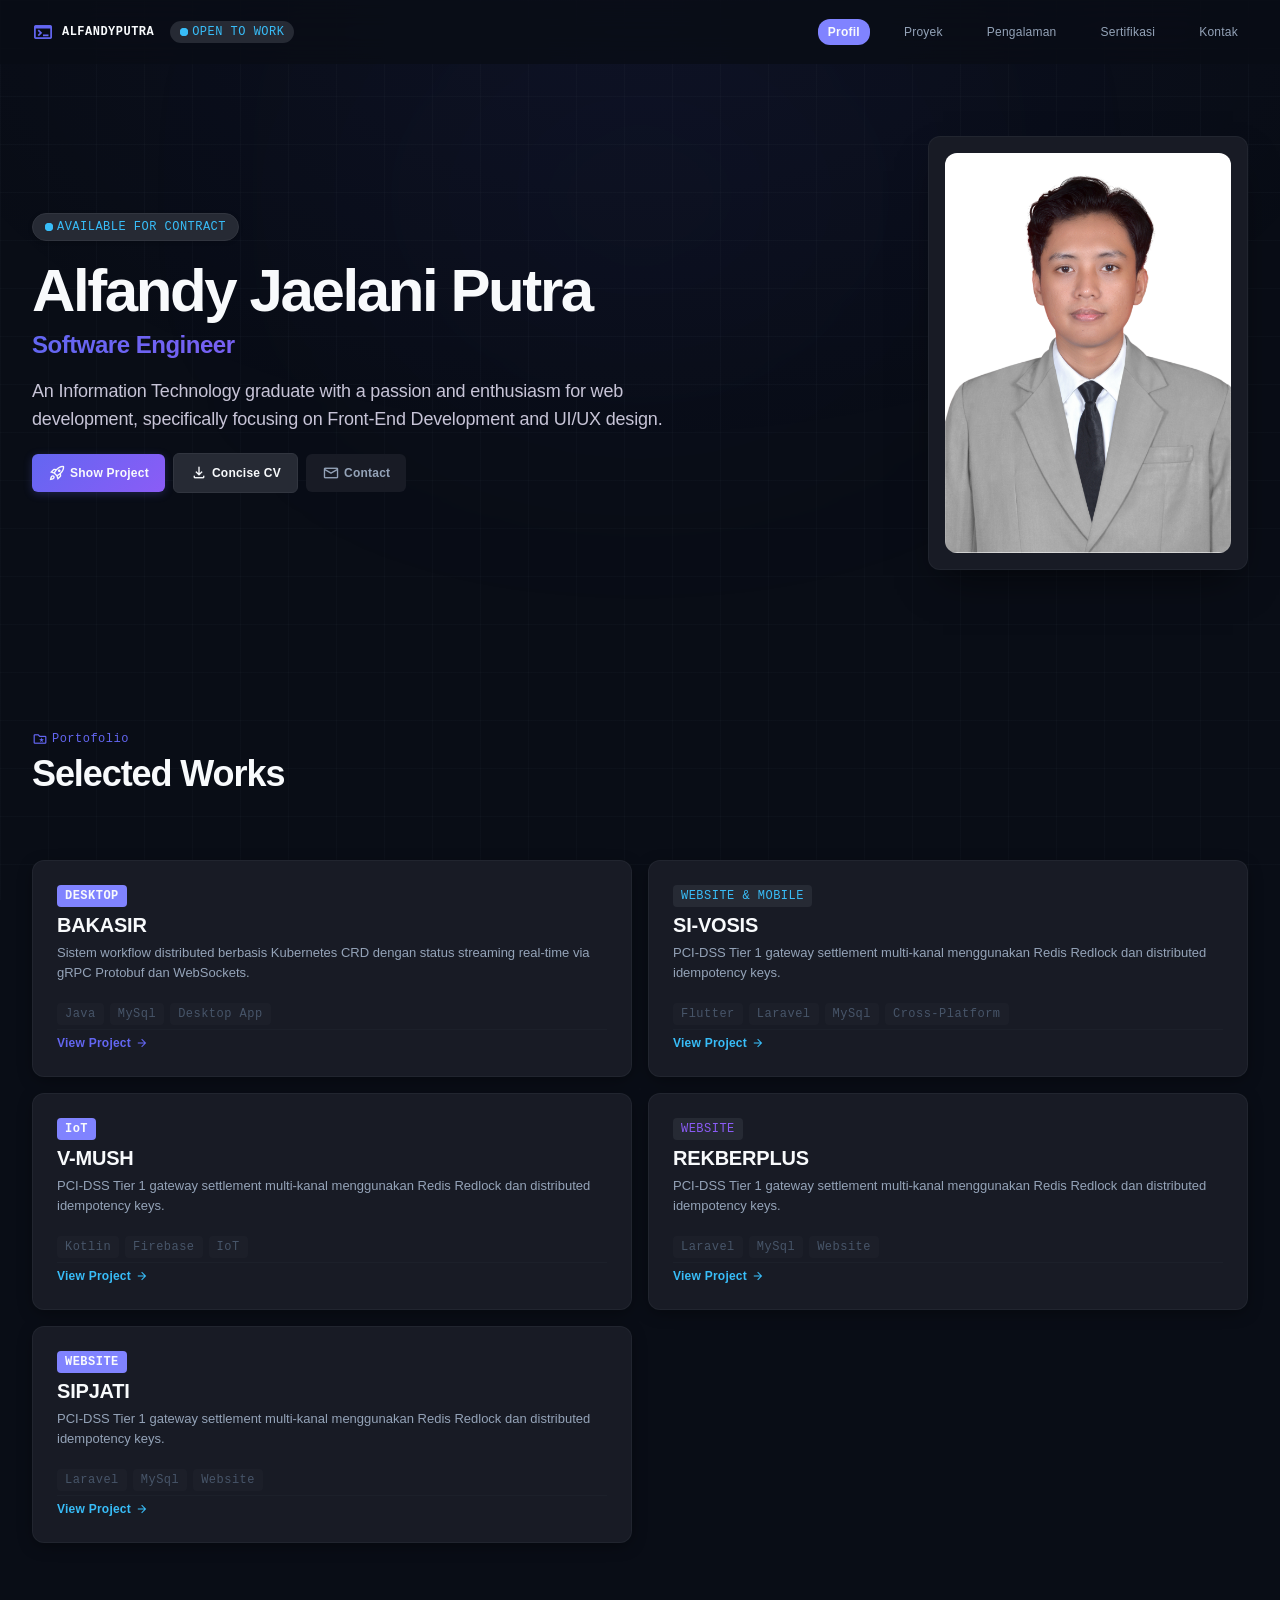
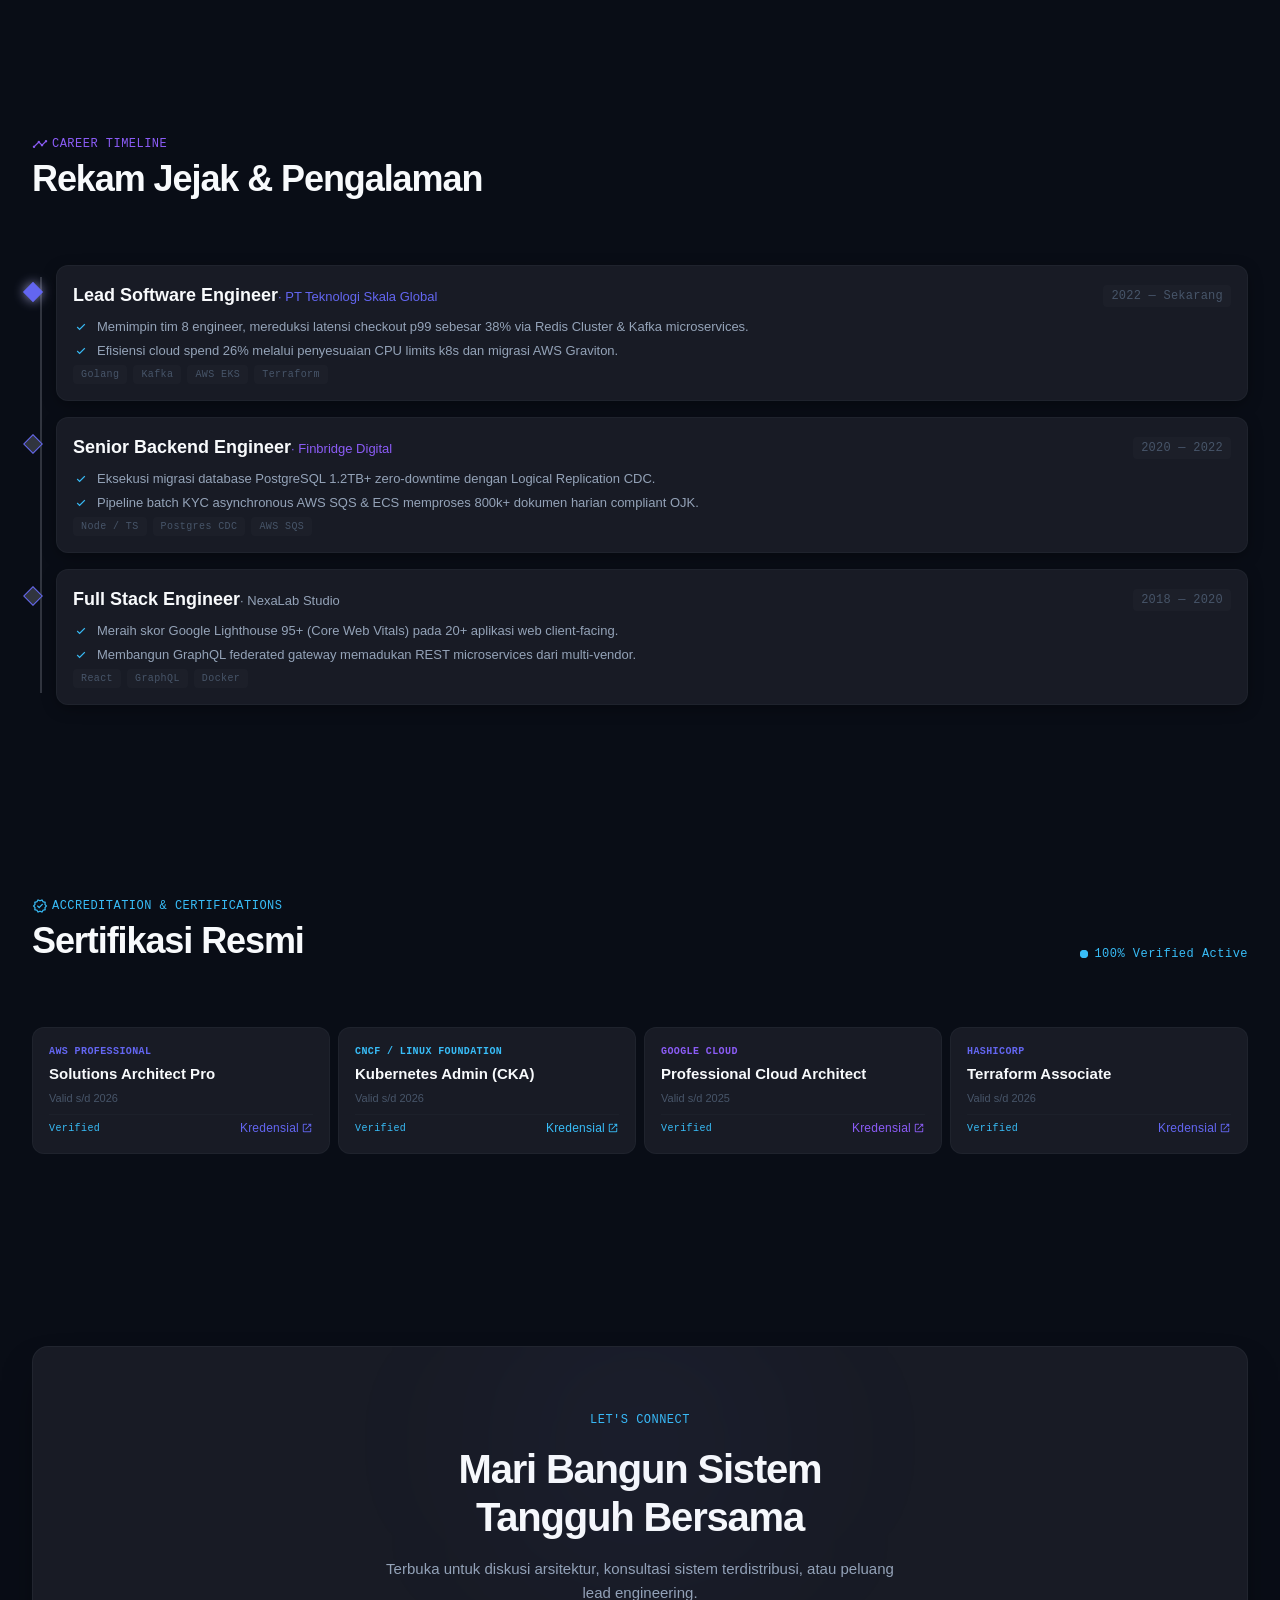
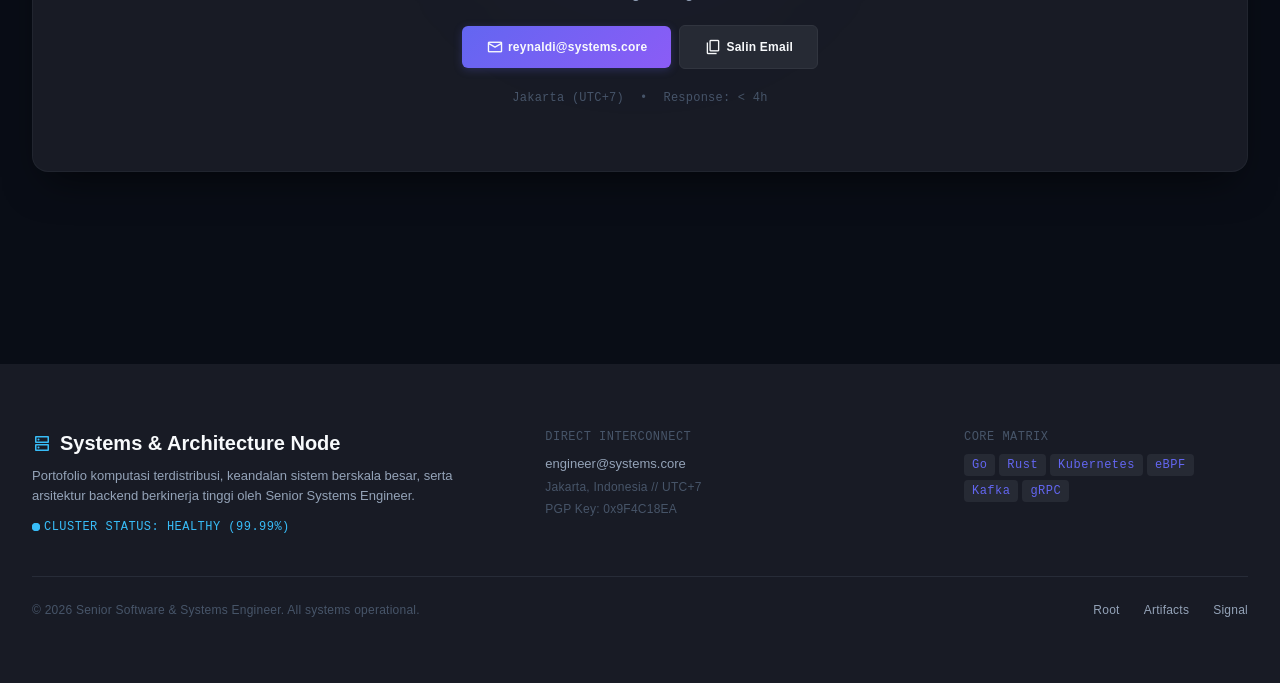
==== index.html @ 4b91b12d "update portofolio" ====
<!DOCTYPE html>
<html lang="id">

<head>
  <meta charset="UTF-8">
  <meta name="viewport" content="width=device-width, initial-scale=1.0">
  <meta name="description" content="Portofolio Alfandy Jaelani Putra — Software Engineering.">
  <meta name="author" content="Alfandy Jaelani Putra">
  <title>Alfandy Jaelani Putra — Software Engineering</title>

  <!-- Favicon -->
  <link rel="icon" type="image/svg+xml" href="./assets/Favicon.png">
  <!-- Google Fonts -->
  <link rel="preconnect" href="https://fonts.googleapis.com">
  <link rel="preconnect" href="https://fonts.gstatic.com" crossorigin>
  <link
    href="https://fonts.googleapis.com/css2?family=Geist:wght@100..900&family=Inter:wght@100..900&family=JetBrains+Mono:wght@100..900&display=swap"
    rel="stylPortofolioesheet">

  <!-- Material Symbols -->
  <link
    href="https://fonts.googleapis.com/css2?family=Material+Symbols+Outlined:opsz,wght,FILL,GRAD@20..48,100..700,0..1,-50..200"
    rel="stylesheet">

  <!-- Stylesheet -->
  <link rel="stylesheet" href="css/style.css">
</head>

<body>

  <!-- ═══════════════════════════════════════════════════════════ -->
  <!-- HEADER / NAVIGATION BAR                                    -->
  <!-- ═══════════════════════════════════════════════════════════ -->
  <header class="header" id="header">
    <div class="header__inner">
      <!-- Logo -->
      <div class="header__left">
        <a class="header__logo" href="#">
          <span class="material-symbols-outlined header__logo-icon">terminal</span>
          <span class="header__logo-text">AlfandyPutra</span>
        </a>
        <!-- Status Badge -->
        <div class="header__status-badge">
          <span class="pulse-dot"></span>
          <span class="header__status-text">OPEN TO WORK</span>
        </div>
      </div>

      <!-- Desktop Navigation -->
      <nav class="header__nav" id="desktop-nav">
        <a class="nav-link active" href="#profil" data-section="profil">Profil</a>
        <a class="nav-link" href="#proyek" data-section="proyek">Proyek</a>
        <a class="nav-link" href="#pengalaman" data-section="pengalaman">Pengalaman</a>
        <a class="nav-link" href="#sertifikasi" data-section="sertifikasi">Sertifikasi</a>
        <a class="nav-link" href="#kontak" data-section="kontak">Kontak</a>
      </nav>

      <!-- Right Actions
      <div class="header__right">
        <a class="btn btn--primary btn--sm header__download-btn" href="#download-cv">
          <span class="material-symbols-outlined btn__icon">download</span>
          <span>Download CV</span>
        </a>
        <div class="header__avatar">
          <span class="material-symbols-outlined">person</span>
        </div> -->
      <!-- Mobile Menu Toggle -->
      <button class="mobile-menu-btn" id="mobile-menu-btn" aria-label="Toggle menu">
        <span class="mobile-menu-btn__bar"></span>
        <span class="mobile-menu-btn__bar"></span>
        <span class="mobile-menu-btn__bar"></span>
      </button>
    </div>
    </div>

    <!-- Mobile Navigation -->
    <nav class="mobile-nav" id="mobile-nav">
      <a class="mobile-nav__link active" href="#profil" data-section="profil">Profil</a>
      <a class="mobile-nav__link" href="#proyek" data-section="proyek">Proyek</a>
      <a class="mobile-nav__link" href="#pengalaman" data-section="pengalaman">Pengalaman</a>
      <a class="mobile-nav__link" href="#sertifikasi" data-section="sertifikasi">Sertifikasi</a>
      <a class="mobile-nav__link" href="#kontak" data-section="kontak">Kontak</a>
    </nav>
  </header>

  <!-- ═══════════════════════════════════════════════════════════ -->
  <!-- MAIN CONTENT                                                -->
  <!-- ═══════════════════════════════════════════════════════════ -->
  <main class="main">

    <!-- ─────────────────────────────────────────────────────── -->
    <!-- SECTION 1: PROFIL & HERO                                -->
    <!-- ─────────────────────────────────────────────────────── -->
    <section class="section section--hero" id="profil">
      <!-- Ambient Backdrop Glow -->
      <div class="hero-glow"></div>

      <div class="container">
        <div class="hero__grid">
          <!-- Hero Content -->
          <div class="hero__content reveal">
            <!-- Live Status Badge -->
            <div class="status-badge">
              <span class="pulse-dot pulse-dot--lg"></span>
              <span class="status-badge__text">AVAILABLE FOR CONTRACT</span>
            </div>

            <!-- Name & Title -->
            <div class="hero__titles">
              <h1 class="hero__name">Alfandy Jaelani Putra</h1>
              <p class="hero__role">Software Engineer</p>
            </div>

            <!-- Description -->
            <p class="hero__description">
              An Information Technology graduate with a passion and enthusiasm for
              web development, specifically focusing on Front-End Development and UI/UX design.
            </p>

            <!-- CTA Buttons -->
            <div class="hero__cta">
              <a class="btn btn--primary" href="#proyek">
                <span class="material-symbols-outlined btn__icon">rocket_launch</span>
                <span>Show Project</span>
              </a>
              <a class="btn btn--ghost" href="#download-cv">
                <span class="material-symbols-outlined btn__icon">download</span>
                <span>Concise CV</span>
              </a>
              <a class="btn btn--subtle" href="#kontak">
                <span class="material-symbols-outlined btn__icon">mail</span>
                <span>Contact</span>
              </a>
            </div>
          </div>

          <!-- Developer ID Card -->
          <div class="hero__card reveal">
            <div class="dev-card">
              <div class="dev-card__image-wrapper">
                <img class="dev-card__image" src="foto/bgputih.png" alt="Alfandy Jaelani Putra — Software Engineer"
                  loading="eager">
                <!-- <div class="dev-card__tags">
                  <span class="dev-card__location-tag">JBR-NODE</span>
                  <span class="dev-card__online-tag">ONLINE</span>
                </div>
              </div>
              <div class="dev-card__info">
                <span class="dev-card__timezone">Jember (UTC+7)</span>
                <span class="dev-card__stack">Laravel • MySql</span> -->
              </div>
            </div>
          </div>
        </div>
      </div>
    </section>

    <!-- ─────────────────────────────────────────────────────── -->
    <!-- SECTION 2: PROYEK UNGGULAN                              -->
    <!-- ─────────────────────────────────────────────────────── -->
    <section class="section section--projects" id="proyek">
      <div class="container">
        <!-- Section Header -->
        <div class="section-header reveal">
          <div class="section-header__left">
            <div class="section-header__label">
              <span class="material-symbols-outlined section-header__icon">folder_special</span>
              <span>Portofolio</span>
            </div>
            <h2 class="section-header__title">Selected Works</h2>
          </div>
          <div class="section-header__metrics">
            <!-- <span class="metric metric--tertiary">$12M+ Volume</span>
            <span class="metric__separator">•</span>
            <span class="metric metric--primary">5,000 RPS Peak</span>
            <span class="metric__separator">•</span>
            <span class="metric metric--secondary">1.4k+ Stars</span> -->
          </div>
        </div>

        <!-- Project Cards Grid -->
        <div class="projects-grid">
          <!-- Card 1: Nexus Cloud Orchestrator -->
          <div class="project-card reveal" data-accent="primary">
            <div class="project-card__header">
              <div class="project-card__meta">
                <span class="project-card__category project-card__category--primary">DESKTOP</span>
              </div>
              <h3 class="project-card__title">BAKASIR</h3>
              <p class="project-card__desc">
                Sistem workflow distributed berbasis Kubernetes CRD dengan status streaming real-time via gRPC Protobuf
                dan WebSockets.
              </p>
            </div>
            <div class="project-card__footer">
              <div class="tech-badges">
                <span class="tech-badge">Java</span>
                <span class="tech-badge">MySql</span>
                <span class="tech-badge">Desktop App</span>
              </div>
              <div class="project-card__bottom">
                <a class="project-card__link project-card__link--primary" href="#">
                  View Project <span class="material-symbols-outlined project-card__link-icon">arrow_forward</span>
                </a>
              </div>
            </div>
          </div>

          <!-- Card 2: AuraPay Gateway -->
          <div class="project-card reveal" data-accent="tertiary">
            <div class="project-card__header">
              <div class="project-card__meta">
                <span class="project-card__category project-card__category--tertiary">WEBSITE & MOBILE</span>
              </div>
              <h3 class="project-card__title">SI-VOSIS</h3>
              <p class="project-card__desc">
                PCI-DSS Tier 1 gateway settlement multi-kanal menggunakan Redis Redlock dan distributed idempotency
                keys.
              </p>
            </div>
            <div class="project-card__footer">
              <div class="tech-badges">
                <span class="tech-badge">Flutter</span>
                <span class="tech-badge">Laravel</span>
                <span class="tech-badge">MySql</span>
                <span class="tech-badge">Cross-Platform</span>
              </div>
              <div class="project-card__bottom">
                <a class="project-card__link project-card__link--tertiary" href="#">
                  View Project <span class="material-symbols-outlined project-card__link-icon">arrow_forward</span>
                </a>
              </div>
            </div>
          </div>

          <!-- Card 3: PulseTelemetry Agent -->
          <div class="project-card reveal" data-accent="primary">
            <div class="project-card__header">
              <div class="project-card__meta">
                <span class="project-card__category project-card__category--primary">IoT</span>
              </div>
              <h3 class="project-card__title">V-MUSH</h3>
              <p class="project-card__desc">
                PCI-DSS Tier 1 gateway settlement multi-kanal menggunakan Redis Redlock dan distributed idempotency
                keys.
              </p>
            </div>
            <div class="project-card__footer">
              <div class="tech-badges">
                <span class="tech-badge">Kotlin</span>
                <span class="tech-badge">Firebase</span>
                <span class="tech-badge">IoT</span>
              </div>
              <div class="project-card__bottom">
                <a class="project-card__link project-card__link--tertiary" href="#">
                  View Project <span class="material-symbols-outlined project-card__link-icon">arrow_forward</span>
                </a>
              </div>
            </div>
          </div>

          <div class="project-card reveal" data-accent="secondary">
            <div class="project-card__header">
              <div class="project-card__meta">
                <span class="project-card__category project-card__category--secondary">WEBSITE</span>
              </div>
              <h3 class="project-card__title">REKBERPLUS</h3>
              <p class="project-card__desc">
                PCI-DSS Tier 1 gateway settlement multi-kanal menggunakan Redis Redlock dan distributed idempotency
                keys.
              </p>
            </div>
            <div class="project-card__footer">
              <div class="tech-badges">
                <span class="tech-badge">Laravel</span>
                <span class="tech-badge">MySql</span>
                <span class="tech-badge">Website</span>
              </div>
              <div class="project-card__bottom">
                <a class="project-card__link project-card__link--tertiary" href="#">
                  View Project <span class="material-symbols-outlined project-card__link-icon">arrow_forward</span>
                </a>
              </div>
            </div>
          </div>

          <div class="project-card reveal" data-accent="primary">
            <div class="project-card__header">
              <div class="project-card__meta">
                <span class="project-card__category project-card__category--primary">WEBSITE</span>
              </div>
              <h3 class="project-card__title">SIPJATI</h3>
              <p class="project-card__desc">
                PCI-DSS Tier 1 gateway settlement multi-kanal menggunakan Redis Redlock dan distributed idempotency
                keys.
              </p>
            </div>
            <div class="project-card__footer">
              <div class="tech-badges">
                <span class="tech-badge">Laravel</span>
                <span class="tech-badge">MySql</span>
                <span class="tech-badge">Website</span>
              </div>
              <div class="project-card__bottom">
                <a class="project-card__link project-card__link--tertiary" href="#">
                  View Project <span class="material-symbols-outlined project-card__link-icon">arrow_forward</span>
                </a>
              </div>
            </div>
          </div>
    </section>

    <!-- ─────────────────────────────────────────────────────── -->
    <!-- SECTION 3: PENGALAMAN / CAREER TIMELINE                 -->
    <!-- ─────────────────────────────────────────────────────── -->
    <section class="section section--experience" id="pengalaman">
      <div class="container">
        <!-- Section Header -->
        <div class="section-header reveal">
          <div class="section-header__left">
            <div class="section-header__label section-header__label--secondary">
              <span class="material-symbols-outlined section-header__icon">timeline</span>
              <span>CAREER TIMELINE</span>
            </div>
            <h2 class="section-header__title">Rekam Jejak & Pengalaman</h2>
          </div>
        </div>

        <!-- Timeline -->
        <div class="timeline">
          <!-- Role 1: Current -->
          <div class="timeline__item reveal">
            <div class="timeline__node timeline__node--active"></div>
            <div class="timeline__card">
              <div class="timeline__card-header">
                <div class="timeline__role-info">
                  <span class="timeline__role-title">Lead Software Engineer</span>
                  <span class="timeline__company timeline__company--primary"> · PT Teknologi Skala Global</span>
                </div>
                <span class="timeline__duration">2022 — Sekarang</span>
              </div>
              <div class="timeline__achievements">
                <div class="timeline__achievement">
                  <span class="material-symbols-outlined timeline__check-icon">check</span>
                  <span>Memimpin tim 8 engineer, mereduksi latensi checkout p99 sebesar 38% via Redis Cluster & Kafka
                    microservices.</span>
                </div>
                <div class="timeline__achievement">
                  <span class="material-symbols-outlined timeline__check-icon">check</span>
                  <span>Efisiensi cloud spend 26% melalui penyesuaian CPU limits k8s dan migrasi AWS Graviton.</span>
                </div>
              </div>
              <div class="tech-badges tech-badges--sm">
                <span class="tech-badge tech-badge--sm">Golang</span>
                <span class="tech-badge tech-badge--sm">Kafka</span>
                <span class="tech-badge tech-badge--sm">AWS EKS</span>
                <span class="tech-badge tech-badge--sm">Terraform</span>
              </div>
            </div>
          </div>

          <!-- Role 2 -->
          <div class="timeline__item reveal">
            <div class="timeline__node"></div>
            <div class="timeline__card">
              <div class="timeline__card-header">
                <div class="timeline__role-info">
                  <span class="timeline__role-title">Senior Backend Engineer</span>
                  <span class="timeline__company timeline__company--secondary"> · Finbridge Digital</span>
                </div>
                <span class="timeline__duration">2020 — 2022</span>
              </div>
              <div class="timeline__achievements">
                <div class="timeline__achievement">
                  <span class="material-symbols-outlined timeline__check-icon">check</span>
                  <span>Eksekusi migrasi database PostgreSQL 1.2TB+ zero-downtime dengan Logical Replication
                    CDC.</span>
                </div>
                <div class="timeline__achievement">
                  <span class="material-symbols-outlined timeline__check-icon">check</span>
                  <span>Pipeline batch KYC asynchronous AWS SQS & ECS memproses 800k+ dokumen harian compliant
                    OJK.</span>
                </div>
              </div>
              <div class="tech-badges tech-badges--sm">
                <span class="tech-badge tech-badge--sm">Node / TS</span>
                <span class="tech-badge tech-badge--sm">Postgres CDC</span>
                <span class="tech-badge tech-badge--sm">AWS SQS</span>
              </div>
            </div>
          </div>

          <!-- Role 3 -->
          <div class="timeline__item reveal">
            <div class="timeline__node"></div>
            <div class="timeline__card">
              <div class="timeline__card-header">
                <div class="timeline__role-info">
                  <span class="timeline__role-title">Full Stack Engineer</span>
                  <span class="timeline__company"> · NexaLab Studio</span>
                </div>
                <span class="timeline__duration">2018 — 2020</span>
              </div>
              <div class="timeline__achievements">
                <div class="timeline__achievement">
                  <span class="material-symbols-outlined timeline__check-icon">check</span>
                  <span>Meraih skor Google Lighthouse 95+ (Core Web Vitals) pada 20+ aplikasi web
                    client-facing.</span>
                </div>
                <div class="timeline__achievement">
                  <span class="material-symbols-outlined timeline__check-icon">check</span>
                  <span>Membangun GraphQL federated gateway memadukan REST microservices dari multi-vendor.</span>
                </div>
              </div>
              <div class="tech-badges tech-badges--sm">
                <span class="tech-badge tech-badge--sm">React</span>
                <span class="tech-badge tech-badge--sm">GraphQL</span>
                <span class="tech-badge tech-badge--sm">Docker</span>
              </div>
            </div>
          </div>
        </div>
      </div>
    </section>

    <!-- ─────────────────────────────────────────────────────── -->
    <!-- SECTION 4: SERTIFIKASI                                  -->
    <!-- ─────────────────────────────────────────────────────── -->
    <section class="section section--certs" id="sertifikasi">
      <div class="container">
        <!-- Section Header -->
        <div class="section-header reveal">
          <div class="section-header__left">
            <div class="section-header__label section-header__label--tertiary">
              <span class="material-symbols-outlined section-header__icon">verified</span>
              <span>ACCREDITATION & CERTIFICATIONS</span>
            </div>
            <h2 class="section-header__title">Sertifikasi Resmi</h2>
          </div>
          <div class="section-header__badge">
            <span class="pulse-dot"></span>
            <span class="section-header__badge-text">100% Verified Active</span>
          </div>
        </div>

        <!-- Certifications Grid -->
        <div class="certs-grid">
          <!-- Cert 1 -->
          <div class="cert-card reveal" data-accent="primary">
            <div class="cert-card__body">
              <span class="cert-card__issuer cert-card__issuer--primary">AWS PROFESSIONAL</span>
              <h3 class="cert-card__title">Solutions Architect Pro</h3>
              <span class="cert-card__validity">Valid s/d 2026</span>
            </div>
            <div class="cert-card__footer">
              <span class="cert-card__verified">Verified</span>
              <a class="cert-card__link cert-card__link--primary" href="#">
                Kredensial <span class="material-symbols-outlined cert-card__link-icon">open_in_new</span>
              </a>
            </div>
          </div>

          <!-- Cert 2 -->
          <div class="cert-card reveal" data-accent="tertiary">
            <div class="cert-card__body">
              <span class="cert-card__issuer cert-card__issuer--tertiary">CNCF / LINUX FOUNDATION</span>
              <h3 class="cert-card__title">Kubernetes Admin (CKA)</h3>
              <span class="cert-card__validity">Valid s/d 2026</span>
            </div>
            <div class="cert-card__footer">
              <span class="cert-card__verified">Verified</span>
              <a class="cert-card__link cert-card__link--tertiary" href="#">
                Kredensial <span class="material-symbols-outlined cert-card__link-icon">open_in_new</span>
              </a>
            </div>
          </div>

          <!-- Cert 3 -->
          <div class="cert-card reveal" data-accent="secondary">
            <div class="cert-card__body">
              <span class="cert-card__issuer cert-card__issuer--secondary">GOOGLE CLOUD</span>
              <h3 class="cert-card__title">Professional Cloud Architect</h3>
              <span class="cert-card__validity">Valid s/d 2025</span>
            </div>
            <div class="cert-card__footer">
              <span class="cert-card__verified">Verified</span>
              <a class="cert-card__link cert-card__link--secondary" href="#">
                Kredensial <span class="material-symbols-outlined cert-card__link-icon">open_in_new</span>
              </a>
            </div>
          </div>

          <!-- Cert 4 -->
          <div class="cert-card reveal" data-accent="primary">
            <div class="cert-card__body">
              <span class="cert-card__issuer cert-card__issuer--primary">HASHICORP</span>
              <h3 class="cert-card__title">Terraform Associate</h3>
              <span class="cert-card__validity">Valid s/d 2026</span>
            </div>
            <div class="cert-card__footer">
              <span class="cert-card__verified">Verified</span>
              <a class="cert-card__link cert-card__link--primary" href="#">
                Kredensial <span class="material-symbols-outlined cert-card__link-icon">open_in_new</span>
              </a>
            </div>
          </div>
        </div>
      </div>
    </section>

    <!-- ─────────────────────────────────────────────────────── -->
    <!-- SECTION 5: KONTAK / CALL TO ACTION                      -->
    <!-- ─────────────────────────────────────────────────────── -->
    <section class="section section--contact" id="kontak">
      <div class="container">
        <div class="contact-card reveal">
          <!-- Ambient Glow -->
          <div class="contact-card__glow"></div>

          <span class="contact-card__label">LET'S CONNECT</span>
          <h2 class="contact-card__title">Mari Bangun Sistem Tangguh Bersama</h2>
          <p class="contact-card__desc">
            Terbuka untuk diskusi arsitektur, konsultasi sistem terdistribusi, atau peluang lead engineering.
          </p>

          <div class="contact-card__actions">
            <a class="btn btn--primary btn--lg" href="mailto:reynaldi@systems.core">
              <span class="material-symbols-outlined btn__icon">mail</span>
              <span>reynaldi@systems.core</span>
            </a>
            <button class="btn btn--ghost btn--lg" id="copy-email-btn" type="button">
              <span class="material-symbols-outlined btn__icon">content_copy</span>
              <span class="copy-btn-text">Salin Email</span>
            </button>
          </div>

          <div class="contact-card__meta">
            <span>Jakarta (UTC+7)</span>
            <span>•</span>
            <span>Response: &lt; 4h</span>
          </div>
        </div>
      </div>
    </section>

  </main>

  <!-- ═══════════════════════════════════════════════════════════ -->
  <!-- FOOTER                                                      -->
  <!-- ═══════════════════════════════════════════════════════════ -->
  <footer class="footer">
    <div class="container">
      <div class="footer__grid">
        <!-- Column 1: About -->
        <div class="footer__about">
          <div class="footer__brand">
            <span class="material-symbols-outlined footer__brand-icon">dns</span>
            <span class="footer__brand-name">Systems & Architecture Node</span>
          </div>
          <p class="footer__about-text">
            Portofolio komputasi terdistribusi, keandalan sistem berskala besar, serta arsitektur backend berkinerja
            tinggi oleh Senior Systems Engineer.
          </p>
          <div class="footer__cluster-status">
            <span class="pulse-dot pulse-dot--static"></span>
            <span>CLUSTER STATUS: HEALTHY (99.99%)</span>
          </div>
        </div>

        <!-- Column 2: Contact -->
        <div class="footer__contact">
          <span class="footer__col-title">Direct Interconnect</span>
          <div class="footer__contact-links">
            <a class="footer__email" href="mailto:engineer@systems.core">engineer@systems.core</a>
            <span class="footer__detail">Jakarta, Indonesia // UTC+7</span>
            <span class="footer__detail">PGP Key: 0x9F4C18EA</span>
          </div>
        </div>

        <!-- Column 3: Tech Stack -->
        <div class="footer__stack">
          <span class="footer__col-title">Core Matrix</span>
          <div class="footer__stack-badges">
            <span class="footer__stack-badge">Go</span>
            <span class="footer__stack-badge">Rust</span>
            <span class="footer__stack-badge">Kubernetes</span>
            <span class="footer__stack-badge">eBPF</span>
            <span class="footer__stack-badge">Kafka</span>
            <span class="footer__stack-badge">gRPC</span>
          </div>
        </div>
      </div>

      <!-- Bottom Bar -->
      <div class="footer__bottom">
        <span class="footer__copyright">© <span class="current-year">2024</span> Senior Software & Systems Engineer. All
          systems operational.</span>
        <nav class="footer__nav">
          <a class="footer__nav-link" href="#profil">Root</a>
          <a class="footer__nav-link" href="#proyek">Artifacts</a>
          <a class="footer__nav-link" href="#kontak">Signal</a>
        </nav>
      </div>
    </div>
  </footer>

  <!-- JavaScript -->
  <script src="js/main.js"></script>
</body>

</html>
---- css/style.css ----
/* ============================================================
 *  PORTFOLIO — CSS Design System
 *  Theme: Obsidian Kinetic (Dark Glassmorphism)
 *  Fonts: Geist (headers) · Inter (body) · JetBrains Mono (code)
 * ============================================================ */

/* ────────────────────────────────────────────────────────────
 *  0. RESET & BASE
 * ──────────────────────────────────────────────────────────── */
*,
*::before,
*::after {
  margin: 0;
  padding: 0;
  box-sizing: border-box;
}

html {
  scroll-behavior: smooth;
  -webkit-text-size-adjust: 100%;
}

body {
  font-family: 'Inter', system-ui, -apple-system, sans-serif;
  font-size: 0.9375rem;
  line-height: 1.5;
  font-weight: 400;
  color: var(--text-high);
  background-color: var(--canvas);
  -webkit-font-smoothing: antialiased;
  -moz-osx-font-smoothing: grayscale;
  overscroll-behavior: none;
}

/* Hide scrollbars */
::-webkit-scrollbar { display: none; }
body { scrollbar-width: none; -ms-overflow-style: none; }

a {
  color: inherit;
  text-decoration: none;
}

img {
  max-width: 100%;
  height: auto;
  display: block;
}

button {
  font: inherit;
  cursor: pointer;
  border: none;
  background: none;
  color: inherit;
}

ul, ol { list-style: none; }

/* ────────────────────────────────────────────────────────────
 *  1. CSS CUSTOM PROPERTIES (Design Tokens)
 * ──────────────────────────────────────────────────────────── */
:root {
  /* ── Canvas & Surfaces ── */
  --canvas:          #090D16;
  --surface-1:       #0F172A;
  --surface-2:       #1E293B;
  --surface-low:     #181b25;
  --surface-container: #1c1f29;
  --surface-high:    #262a34;
  --surface-highest: #31353f;
  --surface-variant: #31353f;

  /* ── Accent Colors ── */
  --primary:         #6366F1;
  --primary-light:   #818CF8;
  --primary-container: #8083ff;
  --secondary:       #8B5CF6;
  --secondary-light: #A78BFA;
  --tertiary:        #38BDF8;
  --tertiary-container: #009bd1;

  /* ── Text ── */
  --text-high:       #F8FAFC;
  --text-balanced:   #94A3B8;
  --text-subdued:    #475569;
  --on-primary:      #F8FAFC;
  --on-surface-variant: #c7c4d7;

  /* ── Borders ── */
  --border-crisp:    rgba(148, 163, 184, 0.12);
  --border-hover:    rgba(99, 102, 241, 0.4);
  --border-faint:    rgba(148, 163, 184, 0.08);
  --border-variant:  rgba(49, 53, 63, 0.4);

  /* ── Shadows & Glows ── */
  --shadow-card:     0 4px 16px -2px rgba(0, 0, 0, 0.4);
  --shadow-xl:       0 20px 40px -15px rgba(0, 0, 0, 0.6);
  --glow-primary:    0 0 24px -4px rgba(99, 102, 241, 0.12);
  --glow-primary-btn: 0 0 16px rgba(99, 102, 241, 0.4);

  /* ── Glassmorphism ── */
  --glass-bg:        rgba(15, 23, 42, 0.65);
  --glass-hover-bg:  rgba(30, 41, 59, 0.8);
  --glass-blur:      blur(16px);
  --glass-border:    1px solid rgba(148, 163, 184, 0.08);

  /* ── Spacing ── */
  --space-xs:  0.25rem;
  --space-sm:  0.5rem;
  --space-md:  1rem;
  --space-lg:  1.5rem;
  --space-xl:  2.5rem;
  --space-2xl: 4rem;
  --space-3xl: 6rem;
  --gutter:    1.5rem;
  --margin:    2rem;

  /* ── Border Radius ── */
  --radius-micro:   0.25rem;
  --radius-control: 0.375rem;
  --radius-card:    0.75rem;
  --radius-lg:      1rem;
  --radius-pill:    9999px;

  /* ── Layout ── */
  --container-max:   80rem; /* 1280px */
  --header-height:   4rem;  /* 64px  */

  /* ── Transitions ── */
  --transition-fast: 150ms ease;
  --transition-base: 200ms ease;
  --transition-slow: 300ms ease;
}

/* ────────────────────────────────────────────────────────────
 *  2. TYPOGRAPHY UTILITIES
 * ──────────────────────────────────────────────────────────── */
.font-geist { font-family: 'Geist', sans-serif; }
.font-mono  { font-family: 'JetBrains Mono', monospace; }

/* ────────────────────────────────────────────────────────────
 *  3. LAYOUT
 * ──────────────────────────────────────────────────────────── */
.container {
  width: 100%;
  max-width: var(--container-max);
  margin-left: auto;
  margin-right: auto;
  padding-left: var(--margin);
  padding-right: var(--margin);
}

.main {
  width: 100%;
  padding-top: var(--header-height);
}

.section {
  padding-top: var(--space-3xl);
  padding-bottom: var(--space-3xl);
}

.section--hero {
  position: relative;
  padding-top: var(--space-2xl);
  padding-bottom: var(--space-2xl);
}

/* ────────────────────────────────────────────────────────────
 *  4. HEADER / NAVIGATION
 * ──────────────────────────────────────────────────────────── */
.header {
  position: fixed;
  top: 0;
  left: 0;
  right: 0;
  z-index: 100;
  height: var(--header-height);
  background: rgba(9, 13, 22, 0.8);
  backdrop-filter: blur(20px);
  -webkit-backdrop-filter: blur(20px);
  border-bottom: 1px solid transparent;
  transition: border-color var(--transition-base),
              box-shadow var(--transition-base);
}

.header.scrolled {
  border-bottom-color: var(--border-crisp);
  box-shadow: 0 1px 8px rgba(0, 0, 0, 0.15);
}

.header__inner {
  max-width: var(--container-max);
  margin: 0 auto;
  padding: 0 var(--margin);
  height: 100%;
  display: flex;
  align-items: center;
  justify-content: space-between;
  gap: var(--space-md);
}

.header__left {
  display: flex;
  align-items: center;
  gap: var(--space-md);
}

.header__logo {
  display: flex;
  align-items: center;
  gap: var(--space-sm);
}

.header__logo-icon {
  color: var(--primary);
  font-size: 22px;
}

.header__logo-text {
  font-family: 'JetBrains Mono', monospace;
  font-size: 0.75rem;
  font-weight: 700;
  letter-spacing: 0.04em;
  text-transform: uppercase;
  color: var(--text-high);
}

.header__status-badge {
  display: none;
  align-items: center;
  gap: var(--space-xs);
  padding: 0.125rem 0.625rem;
  border-radius: var(--radius-pill);
  background: var(--surface-high);
}

@media (min-width: 640px) {
  .header__status-badge { display: flex; }
}

.header__status-text {
  font-family: 'JetBrains Mono', monospace;
  font-size: 0.75rem;
  font-weight: 500;
  letter-spacing: 0.04em;
  color: var(--tertiary);
}

/* Desktop Nav */
.header__nav {
  display: none;
  align-items: center;
  gap: var(--space-lg);
}

@media (min-width: 1024px) {
  .header__nav { display: flex; }
}

.nav-link {
  font-family: 'Inter', sans-serif;
  font-size: 0.75rem;
  font-weight: 500;
  letter-spacing: 0.02em;
  color: var(--text-balanced);
  padding: 0.25rem 0.625rem;
  border-radius: var(--radius-card);
  transition: color var(--transition-fast),
              background var(--transition-fast);
}

.nav-link:hover {
  color: var(--text-high);
}

.nav-link.active {
  background: var(--primary-container);
  color: var(--on-primary);
  font-weight: 700;
}

/* Right Actions */
.header__right {
  display: flex;
  align-items: center;
  gap: var(--space-md);
}

.header__download-btn {
  display: none;
}

@media (min-width: 640px) {
  .header__download-btn { display: inline-flex; }
}

.header__avatar {
  width: 2rem;
  height: 2rem;
  border-radius: 50%;
  background: var(--primary);
  display: flex;
  align-items: center;
  justify-content: center;
}

.header__avatar .material-symbols-outlined {
  font-size: 18px;
  color: var(--on-primary);
}

/* Mobile Menu Button */
.mobile-menu-btn {
  display: flex;
  flex-direction: column;
  justify-content: center;
  gap: 5px;
  width: 28px;
  height: 28px;
  padding: 2px;
}

@media (min-width: 1024px) {
  .mobile-menu-btn { display: none; }
}

.mobile-menu-btn__bar {
  display: block;
  width: 100%;
  height: 2px;
  background: var(--text-high);
  border-radius: 2px;
  transition: transform var(--transition-base),
              opacity var(--transition-base);
  transform-origin: center;
}

.mobile-menu-btn.open .mobile-menu-btn__bar:nth-child(1) {
  transform: translateY(7px) rotate(45deg);
}
.mobile-menu-btn.open .mobile-menu-btn__bar:nth-child(2) {
  opacity: 0;
}
.mobile-menu-btn.open .mobile-menu-btn__bar:nth-child(3) {
  transform: translateY(-7px) rotate(-45deg);
}

/* Mobile Nav */
.mobile-nav {
  display: none;
  flex-direction: column;
  gap: var(--space-xs);
  padding: var(--space-md) var(--margin) var(--space-lg);
  background: rgba(9, 13, 22, 0.95);
  backdrop-filter: blur(24px);
  -webkit-backdrop-filter: blur(24px);
  border-bottom: 1px solid var(--border-crisp);
  max-height: 0;
  overflow: hidden;
  opacity: 0;
  transition: max-height var(--transition-slow),
              opacity var(--transition-base),
              padding var(--transition-slow);
}

.mobile-nav.open {
  display: flex;
  max-height: 400px;
  opacity: 1;
}

@media (min-width: 1024px) {
  .mobile-nav { display: none !important; }
}

.mobile-nav__link {
  font-family: 'Inter', sans-serif;
  font-size: 0.875rem;
  font-weight: 500;
  color: var(--text-balanced);
  padding: 0.75rem var(--space-md);
  border-radius: var(--radius-card);
  transition: color var(--transition-fast),
              background var(--transition-fast);
}

.mobile-nav__link:hover,
.mobile-nav__link.active {
  color: var(--text-high);
  background: var(--surface-high);
}

/* ────────────────────────────────────────────────────────────
 *  5. HERO SECTION
 * ──────────────────────────────────────────────────────────── */
.hero-glow {
  position: absolute;
  top: -3rem;
  left: 50%;
  transform: translateX(-50%);
  width: 720px;
  height: 360px;
  background: radial-gradient(ellipse at center, rgba(99, 102, 241, 0.1), transparent 70%);
  border-radius: 50%;
  filter: blur(140px);
  pointer-events: none;
  z-index: 0;
  will-change: transform;
}

.hero__grid {
  display: grid;
  grid-template-columns: 1fr;
  gap: var(--space-xl);
  align-items: center;
  padding-top: var(--space-sm);
}

@media (min-width: 1024px) {
  .hero__grid {
    grid-template-columns: 2fr 1fr;
  }
}

.hero__content {
  display: flex;
  flex-direction: column;
  gap: var(--space-md);
  position: relative;
  z-index: 1;
}

/* Status Badge (hero) */
.status-badge {
  display: inline-flex;
  align-items: center;
  gap: var(--space-xs);
  padding: 0.25rem 0.75rem;
  border-radius: var(--radius-pill);
  background: var(--surface-high);
  width: fit-content;
  box-shadow: 0 1px 4px rgba(0,0,0,0.2);
  border: 1px solid var(--surface-variant);
}

.status-badge__text {
  font-family: 'JetBrains Mono', monospace;
  font-size: 0.75rem;
  font-weight: 500;
  letter-spacing: 0.04em;
  color: var(--tertiary);
}

/* Pulse Dot */
.pulse-dot {
  position: relative;
  display: inline-flex;
  width: 0.5rem;
  height: 0.5rem;
}

.pulse-dot::before {
  content: '';
  position: absolute;
  inset: 0;
  border-radius: 50%;
  background: var(--tertiary);
  animation: pulse-ring 2s ease-out infinite;
}

.pulse-dot::after {
  content: '';
  position: relative;
  display: block;
  width: 100%;
  height: 100%;
  border-radius: 50%;
  background: var(--tertiary);
}

.pulse-dot--lg {
  width: 0.5rem;
  height: 0.5rem;
}

.pulse-dot--static::before {
  animation: none;
}

@keyframes pulse-ring {
  0% {
    transform: scale(1);
    opacity: 0.75;
  }
  100% {
    transform: scale(2.5);
    opacity: 0;
  }
}

/* Hero Titles */
.hero__titles {
  display: flex;
  flex-direction: column;
  gap: 0.25rem;
}

.hero__name {
  font-family: 'Geist', sans-serif;
  font-size: 2.5rem;
  font-weight: 700;
  line-height: 3rem;
  letter-spacing: -0.03em;
  color: var(--text-high);
}

@media (min-width: 768px) {
  .hero__name {
    font-size: 3.75rem;
    line-height: 4.25rem;
    letter-spacing: -0.04em;
  }
}

.hero__role {
  font-family: 'Geist', sans-serif;
  font-size: 1.25rem;
  font-weight: 600;
  line-height: 1.75rem;
  letter-spacing: -0.01em;
  background: linear-gradient(90deg, var(--primary), var(--secondary), var(--tertiary));
  -webkit-background-clip: text;
  -webkit-text-fill-color: transparent;
  background-clip: text;
}

@media (min-width: 768px) {
  .hero__role {
    font-size: 1.5rem;
    line-height: 2rem;
    letter-spacing: -0.02em;
  }
}

.hero__description {
  font-family: 'Inter', sans-serif;
  font-size: 1.125rem;
  font-weight: 400;
  line-height: 1.75rem;
  letter-spacing: -0.01em;
  color: var(--on-surface-variant);
  max-width: 42rem;
}

/* Hero CTA */
.hero__cta {
  display: flex;
  flex-wrap: wrap;
  align-items: center;
  gap: var(--space-sm);
  padding-top: var(--space-xs);
}

/* Developer Card */
.hero__card {
  position: relative;
  z-index: 1;
  display: flex;
  justify-content: center;
}

@media (min-width: 1024px) {
  .hero__card {
    justify-content: flex-end;
  }
}

.dev-card {
  background: var(--surface-low);
  border-radius: var(--radius-card);
  padding: var(--space-md);
  display: flex;
  flex-direction: column;
  gap: var(--space-sm);
  box-shadow: var(--shadow-xl);
  border: 1px solid var(--border-variant);
  width: 100%;
  max-width: 320px;
}

.dev-card__image-wrapper {
  position: relative;
  width: 100%;
  aspect-ratio: 5 / 7;
  border-radius: var(--radius-card);
  overflow: hidden;
  background: var(--surface-high);
}

.dev-card__image {
  width: 100%;
  height: 100%;
  object-fit: cover;
  object-position: center top;
}

.dev-card__tags {
  position: absolute;
  bottom: 0.5rem;
  left: 0.5rem;
  right: 0.5rem;
  display: flex;
  align-items: center;
  justify-content: space-between;
}

.dev-card__location-tag {
  font-family: 'JetBrains Mono', monospace;
  font-size: 0.75rem;
  font-weight: 500;
  letter-spacing: 0.04em;
  color: var(--tertiary);
  padding: 0.125rem 0.5rem;
  border-radius: var(--radius-micro);
  background: rgba(10, 14, 23, 0.9);
  backdrop-filter: blur(12px);
  border: 1px solid rgba(49, 53, 63, 0.3);
}

.dev-card__online-tag {
  font-family: 'JetBrains Mono', monospace;
  font-size: 0.75rem;
  font-weight: 700;
  letter-spacing: 0.04em;
  color: #002d40;
  padding: 0.125rem 0.5rem;
  border-radius: var(--radius-micro);
  background: var(--tertiary-container);
}

.dev-card__info {
  display: flex;
  align-items: center;
  justify-content: space-between;
  padding-top: 0.25rem;
}

.dev-card__timezone {
  font-family: 'Geist', sans-serif;
  font-size: 1.125rem;
  font-weight: 600;
  color: var(--text-high);
}

.dev-card__stack {
  font-family: 'JetBrains Mono', monospace;
  font-size: 0.75rem;
  font-weight: 500;
  letter-spacing: 0.04em;
  color: var(--text-subdued);
}

/* ────────────────────────────────────────────────────────────
 *  6. BUTTONS
 * ──────────────────────────────────────────────────────────── */
.btn {
  display: inline-flex;
  align-items: center;
  gap: var(--space-xs);
  padding: 0.625rem 1rem;
  border-radius: var(--radius-control);
  font-family: 'Inter', sans-serif;
  font-size: 0.75rem;
  font-weight: 600;
  letter-spacing: 0.02em;
  transition: all var(--transition-base);
  white-space: nowrap;
  cursor: pointer;
  border: none;
}

.btn__icon {
  font-size: 18px;
}

/* Primary Button */
.btn--primary {
  background: linear-gradient(135deg, var(--primary), var(--secondary));
  color: var(--on-primary);
  box-shadow: 0 2px 8px rgba(99, 102, 241, 0.25);
}

.btn--primary:hover {
  box-shadow: var(--glow-primary-btn);
  filter: brightness(1.1);
}

/* Ghost Button */
.btn--ghost {
  background: var(--surface-high);
  color: var(--text-high);
  border: 1px solid var(--surface-variant);
}

.btn--ghost:hover {
  background: rgba(53, 57, 67, 0.8);
  border-color: var(--primary);
}

/* Subtle Button */
.btn--subtle {
  background: var(--surface-low);
  color: var(--text-balanced);
}

.btn--subtle:hover {
  color: var(--tertiary);
}

/* Size Modifiers */
.btn--sm {
  padding: 0.375rem 0.875rem;
  font-size: 0.75rem;
}

.btn--lg {
  padding: 0.75rem 1.5rem;
  font-size: 0.75rem;
}

/* ────────────────────────────────────────────────────────────
 *  7. SECTION HEADERS
 * ──────────────────────────────────────────────────────────── */
.section-header {
  display: flex;
  flex-direction: column;
  gap: var(--space-sm);
  margin-bottom: var(--space-2xl);
}

@media (min-width: 768px) {
  .section-header {
    flex-direction: row;
    align-items: flex-end;
    justify-content: space-between;
  }
}

.section-header__left {
  display: flex;
  flex-direction: column;
  gap: 0.25rem;
}

.section-header__label {
  display: inline-flex;
  align-items: center;
  gap: var(--space-xs);
  font-family: 'JetBrains Mono', monospace;
  font-size: 0.75rem;
  font-weight: 500;
  letter-spacing: 0.04em;
  color: var(--primary);
}

.section-header__label--secondary { color: var(--secondary); }
.section-header__label--tertiary  { color: var(--tertiary); }

.section-header__icon {
  font-size: 16px;
}

.section-header__title {
  font-family: 'Geist', sans-serif;
  font-size: 2.25rem;
  font-weight: 600;
  line-height: 2.75rem;
  letter-spacing: -0.03em;
  color: var(--text-high);
}

.section-header__metrics {
  display: flex;
  align-items: center;
  gap: var(--space-sm);
  font-family: 'JetBrains Mono', monospace;
  font-size: 0.75rem;
  font-weight: 500;
  letter-spacing: 0.04em;
  color: var(--text-subdued);
}

.metric--primary  { color: var(--primary);   font-weight: 700; }
.metric--secondary { color: var(--secondary); font-weight: 700; }
.metric--tertiary  { color: var(--tertiary);  font-weight: 700; }

.metric__separator { color: var(--text-subdued); }

.section-header__badge {
  display: flex;
  align-items: center;
  gap: 0.375rem;
  font-family: 'JetBrains Mono', monospace;
  font-size: 0.75rem;
  font-weight: 500;
  letter-spacing: 0.04em;
  color: var(--tertiary);
}

/* ────────────────────────────────────────────────────────────
 *  8. PROJECT CARDS
 * ──────────────────────────────────────────────────────────── */
.projects-grid {
  display: grid;
  grid-template-columns: 1fr;
  gap: var(--space-md);
}

@media (min-width: 768px) {
  .projects-grid {
    grid-template-columns: repeat(2, 1fr);
  }
}

.project-card {
  background: var(--surface-low);
  border-radius: var(--radius-card);
  padding: var(--space-lg);
  display: flex;
  flex-direction: column;
  justify-content: space-between;
  gap: var(--space-md);
  box-shadow: var(--shadow-card);
  border: 1px solid var(--border-variant);
  transition: border-color var(--transition-base);
}

.project-card[data-accent="primary"]:hover  { border-color: rgba(99, 102, 241, 0.5); }
.project-card[data-accent="secondary"]:hover { border-color: rgba(139, 92, 246, 0.5); }
.project-card[data-accent="tertiary"]:hover  { border-color: rgba(56, 189, 248, 0.5); }

.project-card__header {
  display: flex;
  flex-direction: column;
  gap: var(--space-xs);
}

.project-card__meta {
  display: flex;
  align-items: center;
  justify-content: space-between;
}

.project-card__category {
  font-family: 'JetBrains Mono', monospace;
  font-size: 0.75rem;
  font-weight: 700;
  letter-spacing: 0.04em;
  padding: 0.125rem 0.5rem;
  border-radius: var(--radius-micro);
}

.project-card__category--primary {
  background: var(--primary-container);
  color: var(--on-primary);
}

.project-card__category--secondary {
  background: var(--surface-high);
  color: var(--secondary);
  font-weight: 500;
}

.project-card__category--tertiary {
  background: var(--surface-high);
  color: var(--tertiary);
  font-weight: 500;
}

.project-card__stat {
  font-family: 'JetBrains Mono', monospace;
  font-size: 0.75rem;
  font-weight: 600;
  letter-spacing: 0.02em;
}

.project-card__stat--primary   { color: var(--primary); }
.project-card__stat--secondary { color: var(--secondary); }
.project-card__stat--tertiary  { color: var(--tertiary); }

.project-card__title {
  font-family: 'Geist', sans-serif;
  font-size: 1.25rem;
  font-weight: 600;
  line-height: 1.75rem;
  letter-spacing: -0.01em;
  color: var(--text-high);
  transition: color var(--transition-fast);
}

.project-card[data-accent="primary"]:hover .project-card__title   { color: var(--primary); }
.project-card[data-accent="secondary"]:hover .project-card__title { color: var(--secondary); }
.project-card[data-accent="tertiary"]:hover .project-card__title  { color: var(--tertiary); }

.project-card__desc {
  font-family: 'Inter', sans-serif;
  font-size: 0.8125rem;
  font-weight: 400;
  line-height: 1.25rem;
  color: var(--text-balanced);
}

.project-card__footer {
  display: flex;
  flex-direction: column;
  gap: var(--space-xs);
  padding-top: var(--space-xs);
}

.project-card__bottom {
  display: flex;
  align-items: center;
  justify-content: space-between;
  padding-top: 0.25rem;
  border-top: 1px solid rgba(49, 53, 63, 0.2);
}

.project-card__note {
  font-family: 'Inter', sans-serif;
  font-size: 0.75rem;
  font-weight: 500;
  letter-spacing: 0.02em;
  color: var(--text-subdued);
}

.project-card__note--tertiary { color: var(--tertiary); }

.project-card__link {
  font-family: 'Inter', sans-serif;
  font-size: 0.75rem;
  font-weight: 600;
  letter-spacing: 0.02em;
  display: flex;
  align-items: center;
  gap: 0.25rem;
  transition: opacity var(--transition-fast);
}

.project-card__link--primary   { color: var(--primary); }
.project-card__link--secondary { color: var(--secondary); }
.project-card__link--tertiary  { color: var(--tertiary); }

.project-card__link:hover { opacity: 0.8; text-decoration: underline; }

.project-card__link-icon { font-size: 14px; }

/* ────────────────────────────────────────────────────────────
 *  9. TECH BADGES
 * ──────────────────────────────────────────────────────────── */
.tech-badges {
  display: flex;
  flex-wrap: wrap;
  gap: 0.375rem;
}

.tech-badges--sm { gap: 0.375rem; }

.tech-badge {
  font-family: 'JetBrains Mono', monospace;
  font-size: 0.75rem;
  font-weight: 500;
  letter-spacing: 0.04em;
  color: var(--text-subdued);
  background: var(--surface-container);
  padding: 0.125rem 0.5rem;
  border-radius: var(--radius-micro);
}

.tech-badge--sm {
  font-size: 0.625rem;
}

/* ────────────────────────────────────────────────────────────
 *  10. TIMELINE / EXPERIENCE
 * ──────────────────────────────────────────────────────────── */
.timeline {
  display: flex;
  flex-direction: column;
  gap: var(--space-md);
  position: relative;
  padding-left: 1.5rem;
}

/* Vertical Line */
.timeline::before {
  content: '';
  position: absolute;
  left: 0.5rem;
  top: 0.75rem;
  bottom: 0.75rem;
  width: 2px;
  background: var(--surface-variant);
}

.timeline__item {
  position: relative;
}

/* Diamond Node */
.timeline__node {
  position: absolute;
  left: -1.9rem;
  top: 1.25rem;
  width: 0.875rem;
  height: 0.875rem;
  transform: rotate(45deg);
  background: var(--surface-variant);
  border: 1px solid var(--primary);
  z-index: 2;
}

.timeline__node--active {
  background: var(--primary);
  box-shadow: 0 0 12px rgba(192, 193, 255, 0.8);
}

/* Timeline Card */
.timeline__card {
  background: var(--surface-low);
  border-radius: var(--radius-card);
  padding: var(--space-md);
  display: flex;
  flex-direction: column;
  gap: var(--space-xs);
  box-shadow: var(--shadow-card);
  border: 1px solid rgba(49, 53, 63, 0.3);
}

.timeline__card-header {
  display: flex;
  flex-direction: column;
  gap: 0.25rem;
}

@media (min-width: 640px) {
  .timeline__card-header {
    flex-direction: row;
    align-items: center;
    justify-content: space-between;
  }
}

.timeline__role-info {
  display: flex;
  flex-wrap: wrap;
  align-items: baseline;
}

.timeline__role-title {
  font-family: 'Geist', sans-serif;
  font-size: 1.125rem;
  font-weight: 600;
  color: var(--text-high);
}

.timeline__company {
  font-family: 'Inter', sans-serif;
  font-size: 0.8125rem;
  font-weight: 500;
  color: var(--text-balanced);
}

.timeline__company--primary   { color: var(--primary); }
.timeline__company--secondary { color: var(--secondary); }

.timeline__duration {
  font-family: 'JetBrains Mono', monospace;
  font-size: 0.75rem;
  font-weight: 500;
  letter-spacing: 0.02em;
  color: var(--text-subdued);
  background: var(--surface-container);
  padding: 0.125rem 0.5rem;
  border-radius: var(--radius-micro);
  width: fit-content;
}

/* Achievements */
.timeline__achievements {
  display: flex;
  flex-direction: column;
  gap: 0.25rem;
  padding-top: 0.25rem;
}

.timeline__achievement {
  display: flex;
  align-items: flex-start;
  gap: 0.5rem;
  font-family: 'Inter', sans-serif;
  font-size: 0.8125rem;
  line-height: 1.25rem;
  color: var(--text-balanced);
}

.timeline__check-icon {
  font-size: 16px;
  color: var(--tertiary);
  flex-shrink: 0;
  margin-top: 0.125rem;
}

/* ────────────────────────────────────────────────────────────
 *  11. CERTIFICATIONS
 * ──────────────────────────────────────────────────────────── */
.certs-grid {
  display: grid;
  grid-template-columns: 1fr;
  gap: var(--space-sm);
}

@media (min-width: 768px) {
  .certs-grid {
    grid-template-columns: repeat(2, 1fr);
  }
}

@media (min-width: 1024px) {
  .certs-grid {
    grid-template-columns: repeat(4, 1fr);
  }
}

.cert-card {
  background: var(--surface-low);
  border-radius: var(--radius-card);
  padding: var(--space-md);
  display: flex;
  flex-direction: column;
  justify-content: space-between;
  gap: var(--space-sm);
  border: 1px solid rgba(49, 53, 63, 0.3);
  transition: border-color var(--transition-base);
}

.cert-card[data-accent="primary"]:hover   { border-color: rgba(99, 102, 241, 0.5); }
.cert-card[data-accent="secondary"]:hover { border-color: rgba(139, 92, 246, 0.5); }
.cert-card[data-accent="tertiary"]:hover  { border-color: rgba(56, 189, 248, 0.5); }

.cert-card__body {
  display: flex;
  flex-direction: column;
  gap: 0.25rem;
}

.cert-card__issuer {
  font-family: 'JetBrains Mono', monospace;
  font-size: 0.625rem;
  font-weight: 700;
  letter-spacing: 0.04em;
}

.cert-card__issuer--primary   { color: var(--primary); }
.cert-card__issuer--secondary { color: var(--secondary); }
.cert-card__issuer--tertiary  { color: var(--tertiary); }

.cert-card__title {
  font-family: 'Geist', sans-serif;
  font-size: 0.9375rem;
  font-weight: 600;
  color: var(--text-high);
}

.cert-card__validity {
  font-family: 'Inter', sans-serif;
  font-size: 0.6875rem;
  font-weight: 500;
  color: var(--text-subdued);
}

.cert-card__footer {
  display: flex;
  align-items: center;
  justify-content: space-between;
  padding-top: 0.25rem;
  border-top: 1px solid rgba(49, 53, 63, 0.2);
}

.cert-card__verified {
  font-family: 'JetBrains Mono', monospace;
  font-size: 0.625rem;
  font-weight: 500;
  letter-spacing: 0.04em;
  color: var(--tertiary);
}

.cert-card__link {
  font-family: 'Inter', sans-serif;
  font-size: 0.75rem;
  font-weight: 500;
  letter-spacing: 0.02em;
  display: flex;
  align-items: center;
  gap: 0.125rem;
  transition: opacity var(--transition-fast);
}

.cert-card__link--primary   { color: var(--primary); }
.cert-card__link--secondary { color: var(--secondary); }
.cert-card__link--tertiary  { color: var(--tertiary); }

.cert-card__link:hover { text-decoration: underline; }

.cert-card__link-icon { font-size: 12px; }

/* ────────────────────────────────────────────────────────────
 *  12. CONTACT CTA
 * ──────────────────────────────────────────────────────────── */
.contact-card {
  background: var(--surface-low);
  border-radius: 1rem;
  padding: var(--space-xl) var(--space-lg);
  display: flex;
  flex-direction: column;
  align-items: center;
  text-align: center;
  gap: var(--space-md);
  box-shadow: var(--shadow-xl);
  border: 1px solid var(--border-variant);
  position: relative;
  overflow: hidden;
}

@media (min-width: 1024px) {
  .contact-card {
    padding: var(--space-2xl);
  }
}

.contact-card__glow {
  position: absolute;
  top: -6rem;
  left: 50%;
  transform: translateX(-50%);
  width: 24rem;
  height: 24rem;
  background: radial-gradient(circle, rgba(99, 102, 241, 0.1), transparent 60%);
  border-radius: 50%;
  filter: blur(100px);
  pointer-events: none;
}

.contact-card__label {
  font-family: 'JetBrains Mono', monospace;
  font-size: 0.75rem;
  font-weight: 500;
  letter-spacing: 0.04em;
  text-transform: uppercase;
  color: var(--tertiary);
}

.contact-card__title {
  font-family: 'Geist', sans-serif;
  font-size: 2.25rem;
  font-weight: 700;
  line-height: 2.75rem;
  letter-spacing: -0.03em;
  color: var(--text-high);
  max-width: 32rem;
}

@media (min-width: 768px) {
  .contact-card__title {
    font-size: 2.5rem;
    line-height: 3rem;
  }
}

.contact-card__desc {
  font-family: 'Inter', sans-serif;
  font-size: 0.9375rem;
  font-weight: 400;
  line-height: 1.5rem;
  color: var(--text-balanced);
  max-width: 32rem;
}

.contact-card__actions {
  display: flex;
  flex-wrap: wrap;
  align-items: center;
  justify-content: center;
  gap: var(--space-sm);
  padding-top: var(--space-xs);
  position: relative;
  z-index: 1;
}

.contact-card__meta {
  display: flex;
  align-items: center;
  gap: var(--space-md);
  font-family: 'JetBrains Mono', monospace;
  font-size: 0.75rem;
  font-weight: 500;
  letter-spacing: 0.02em;
  color: var(--text-subdued);
  padding-top: var(--space-xs);
}

/* ────────────────────────────────────────────────────────────
 *  13. FOOTER
 * ──────────────────────────────────────────────────────────── */
.footer {
  background: var(--surface-low);
  margin-top: var(--space-3xl);
  padding: var(--space-2xl) 0;
}

.footer__grid {
  display: grid;
  grid-template-columns: 1fr;
  gap: var(--space-xl);
  padding-bottom: var(--space-xl);
}

@media (min-width: 768px) {
  .footer__grid {
    grid-template-columns: 5fr 4fr 3fr;
  }
}

.footer__about {
  display: flex;
  flex-direction: column;
  gap: var(--space-sm);
}

.footer__brand {
  display: flex;
  align-items: center;
  gap: var(--space-sm);
}

.footer__brand-icon {
  font-size: 20px;
  color: var(--tertiary);
}

.footer__brand-name {
  font-family: 'Geist', sans-serif;
  font-size: 1.25rem;
  font-weight: 600;
  color: var(--text-high);
}

.footer__about-text {
  font-family: 'Inter', sans-serif;
  font-size: 0.8125rem;
  line-height: 1.25rem;
  color: var(--text-balanced);
  max-width: 28rem;
}

.footer__cluster-status {
  display: flex;
  align-items: center;
  gap: var(--space-xs);
  font-family: 'JetBrains Mono', monospace;
  font-size: 0.75rem;
  font-weight: 500;
  letter-spacing: 0.04em;
  color: var(--tertiary);
  padding-top: var(--space-xs);
}

.footer__contact {
  display: flex;
  flex-direction: column;
  gap: var(--space-sm);
}

.footer__col-title {
  font-family: 'JetBrains Mono', monospace;
  font-size: 0.75rem;
  font-weight: 500;
  letter-spacing: 0.04em;
  text-transform: uppercase;
  color: var(--text-subdued);
}

.footer__contact-links {
  display: flex;
  flex-direction: column;
  gap: var(--space-xs);
}

.footer__email {
  font-family: 'Inter', sans-serif;
  font-size: 0.8125rem;
  color: var(--text-balanced);
  transition: color var(--transition-fast);
}

.footer__email:hover { color: var(--tertiary); }

.footer__detail {
  font-family: 'Inter', sans-serif;
  font-size: 0.75rem;
  font-weight: 500;
  letter-spacing: 0.02em;
  color: var(--text-subdued);
}

.footer__stack {
  display: flex;
  flex-direction: column;
  gap: var(--space-sm);
}

.footer__stack-badges {
  display: flex;
  flex-wrap: wrap;
  gap: var(--space-xs);
}

.footer__stack-badge {
  font-family: 'JetBrains Mono', monospace;
  font-size: 0.75rem;
  font-weight: 500;
  letter-spacing: 0.04em;
  color: var(--primary);
  background: var(--surface-high);
  padding: 0.125rem 0.5rem;
  border-radius: var(--radius-micro);
}

.footer__bottom {
  display: flex;
  flex-direction: column;
  gap: var(--space-md);
  padding-top: var(--space-lg);
  border-top: 1px solid var(--border-crisp);
  align-items: center;
}

@media (min-width: 640px) {
  .footer__bottom {
    flex-direction: row;
    justify-content: space-between;
  }
}

.footer__copyright {
  font-family: 'Inter', sans-serif;
  font-size: 0.75rem;
  font-weight: 500;
  letter-spacing: 0.02em;
  color: var(--text-subdued);
}

.footer__nav {
  display: flex;
  align-items: center;
  gap: var(--space-lg);
}

.footer__nav-link {
  font-family: 'Inter', sans-serif;
  font-size: 0.75rem;
  font-weight: 500;
  letter-spacing: 0.02em;
  color: var(--text-balanced);
  transition: color var(--transition-fast);
}

.footer__nav-link:hover {
  color: var(--text-high);
}

/* ────────────────────────────────────────────────────────────
 *  14. SCROLL REVEAL ANIMATIONS
 * ──────────────────────────────────────────────────────────── */
.reveal {
  opacity: 0;
  transform: translateY(24px);
  transition: opacity 0.6s cubic-bezier(0.16, 1, 0.3, 1),
              transform 0.6s cubic-bezier(0.16, 1, 0.3, 1);
}

.reveal.revealed {
  opacity: 1;
  transform: translateY(0);
}

/* Stagger children */
.reveal:nth-child(2) { transition-delay: 0.08s; }
.reveal:nth-child(3) { transition-delay: 0.16s; }
.reveal:nth-child(4) { transition-delay: 0.24s; }

/* ────────────────────────────────────────────────────────────
 *  15. AMBIENT BACKGROUND GRID (Layer 0)
 * ──────────────────────────────────────────────────────────── */
body::before {
  content: '';
  position: fixed;
  inset: 0;
  background:
    radial-gradient(ellipse 60% 50% at 50% 0%, rgba(99, 102, 241, 0.05), transparent),
    linear-gradient(rgba(148, 163, 184, 0.03) 1px, transparent 1px),
    linear-gradient(90deg, rgba(148, 163, 184, 0.03) 1px, transparent 1px);
  background-size: 100% 100%, 48px 48px, 48px 48px;
  pointer-events: none;
  z-index: 0;
}

/* Ensure content sits above background */
.main,
.footer {
  position: relative;
  z-index: 1;
}

/* ────────────────────────────────────────────────────────────
 *  16. RESPONSIVE REFINEMENTS
 * ──────────────────────────────────────────────────────────── */

/* Mobile (<768px) */
@media (max-width: 767px) {
  :root {
    --margin: 1rem;
    --gutter: 1rem;
  }

  .section {
    padding-top: var(--space-2xl);
    padding-bottom: var(--space-2xl);
  }

  .section-header__title {
    font-size: 1.75rem;
    line-height: 2.25rem;
  }

  .contact-card__title {
    font-size: 1.75rem;
    line-height: 2.25rem;
  }

  .hero-glow {
    width: 360px;
    height: 180px;
  }
}

/* Tablet (768-1023px) */
@media (min-width: 768px) and (max-width: 1023px) {
  :root {
    --margin: 1.5rem;
    --gutter: 1.25rem;
  }
}

/* ────────────────────────────────────────────────────────────
 *  17. ACCESSIBILITY & MOTION PREFERENCES
 * ──────────────────────────────────────────────────────────── */
@media (prefers-reduced-motion: reduce) {
  *,
  *::before,
  *::after {
    animation-duration: 0.01ms !important;
    animation-iteration-count: 1 !important;
    transition-duration: 0.01ms !important;
  }

  .reveal {
    opacity: 1;
    transform: none;
  }

  html { scroll-behavior: auto; }
}

/* Focus visible for keyboard navigation */
:focus-visible {
  outline: 2px solid var(--primary);
  outline-offset: 2px;
  border-radius: var(--radius-micro);
}
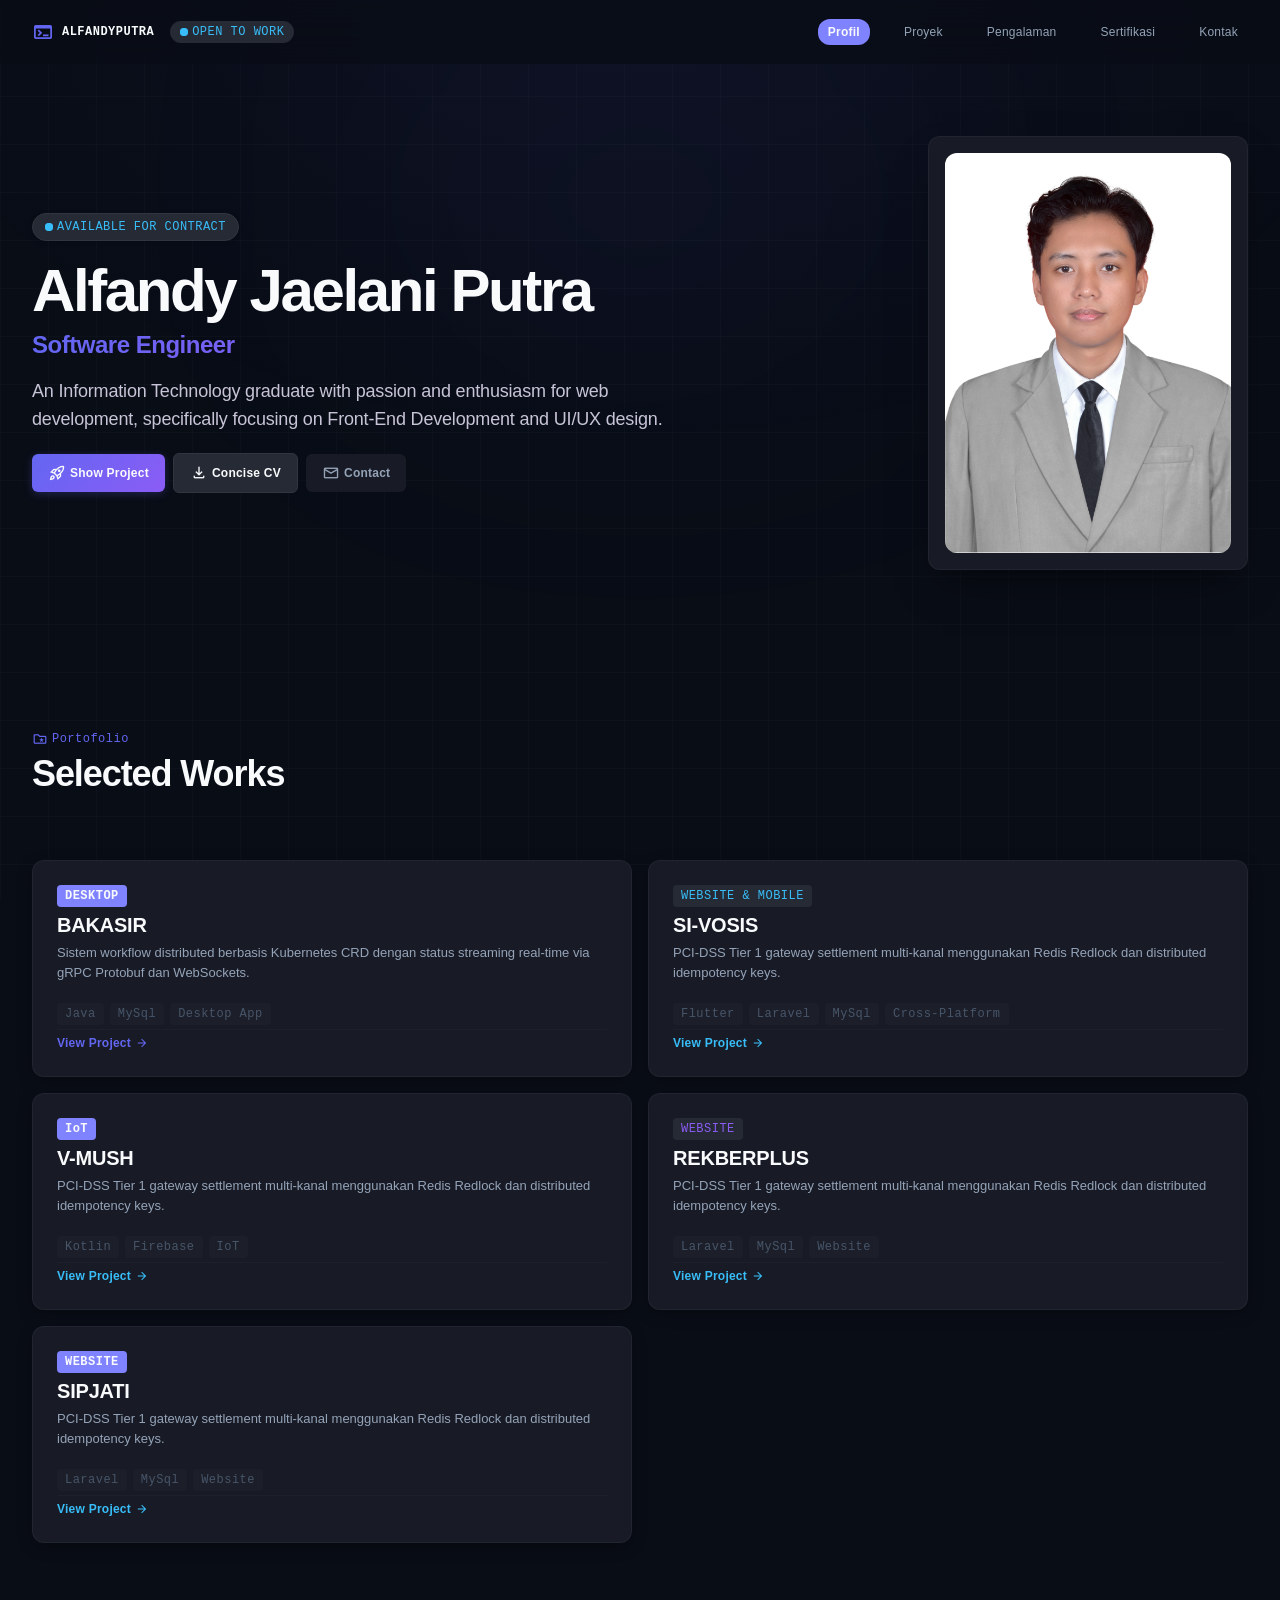
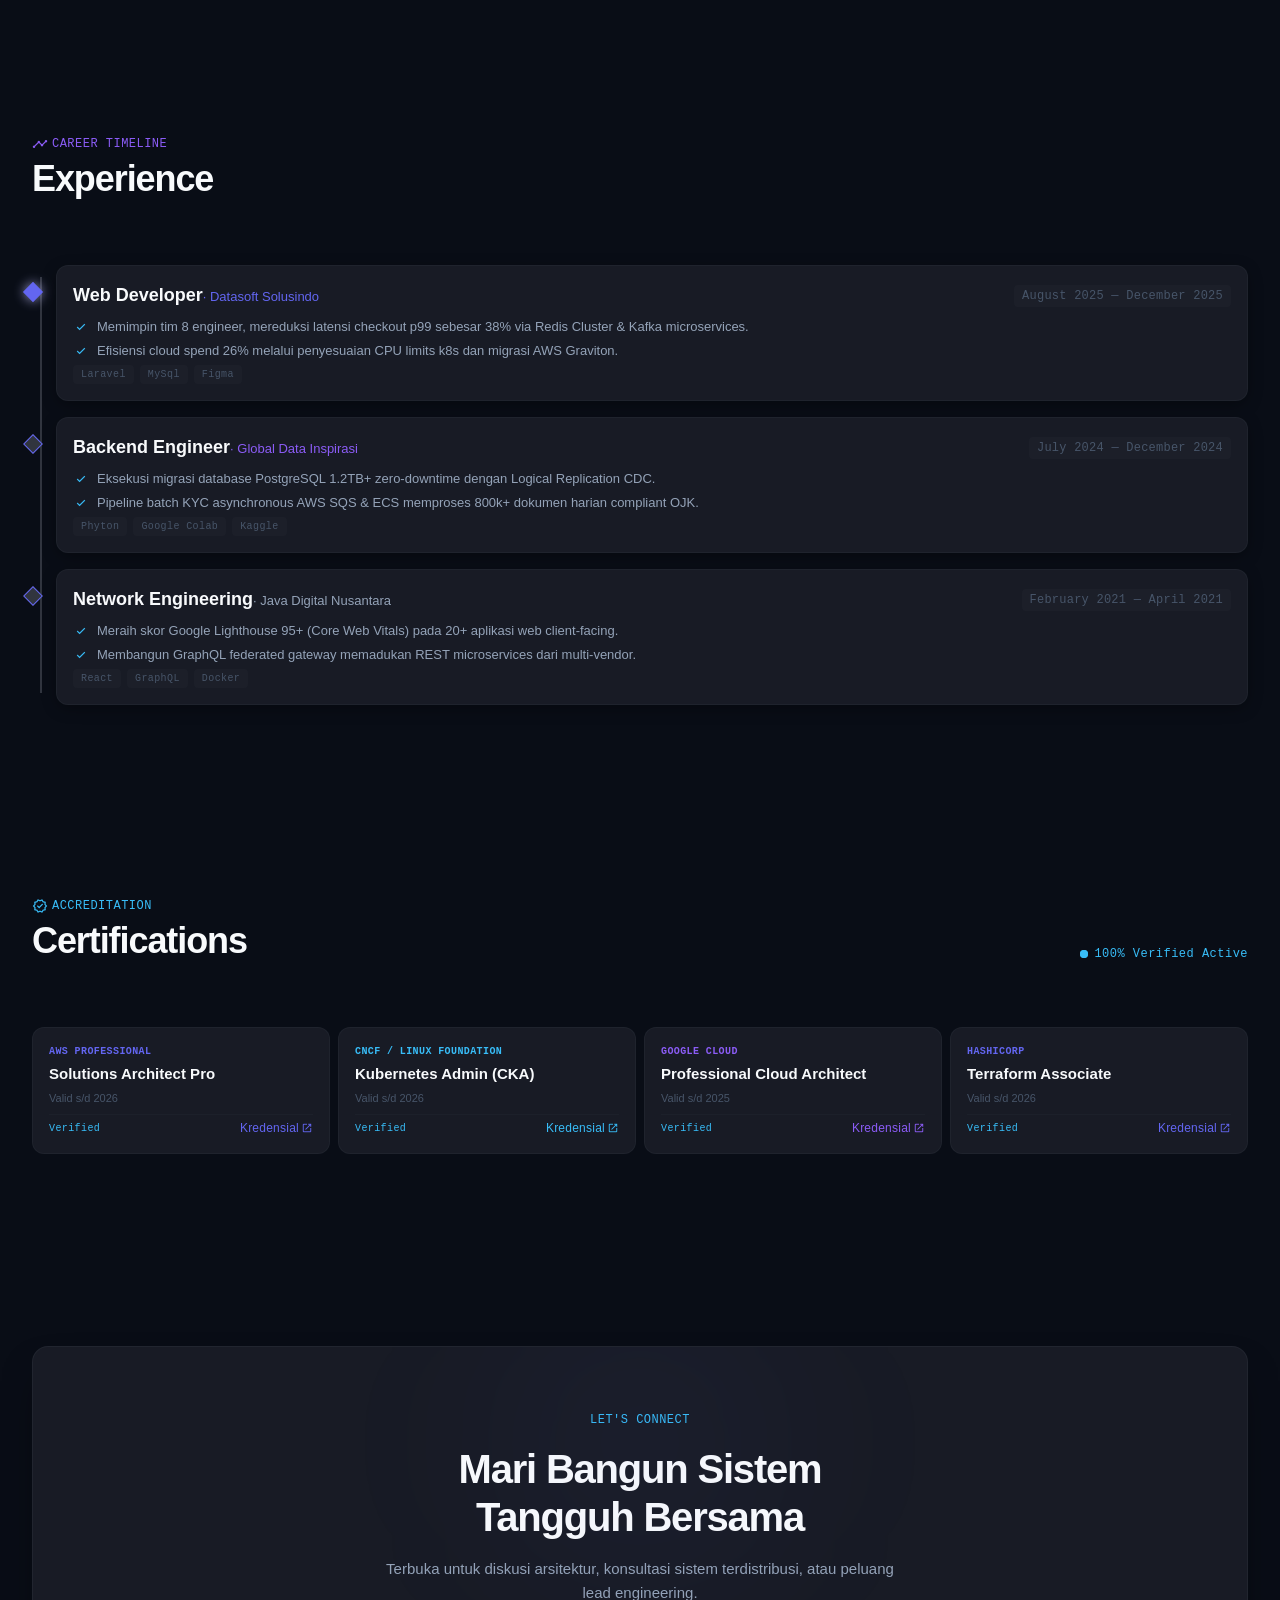
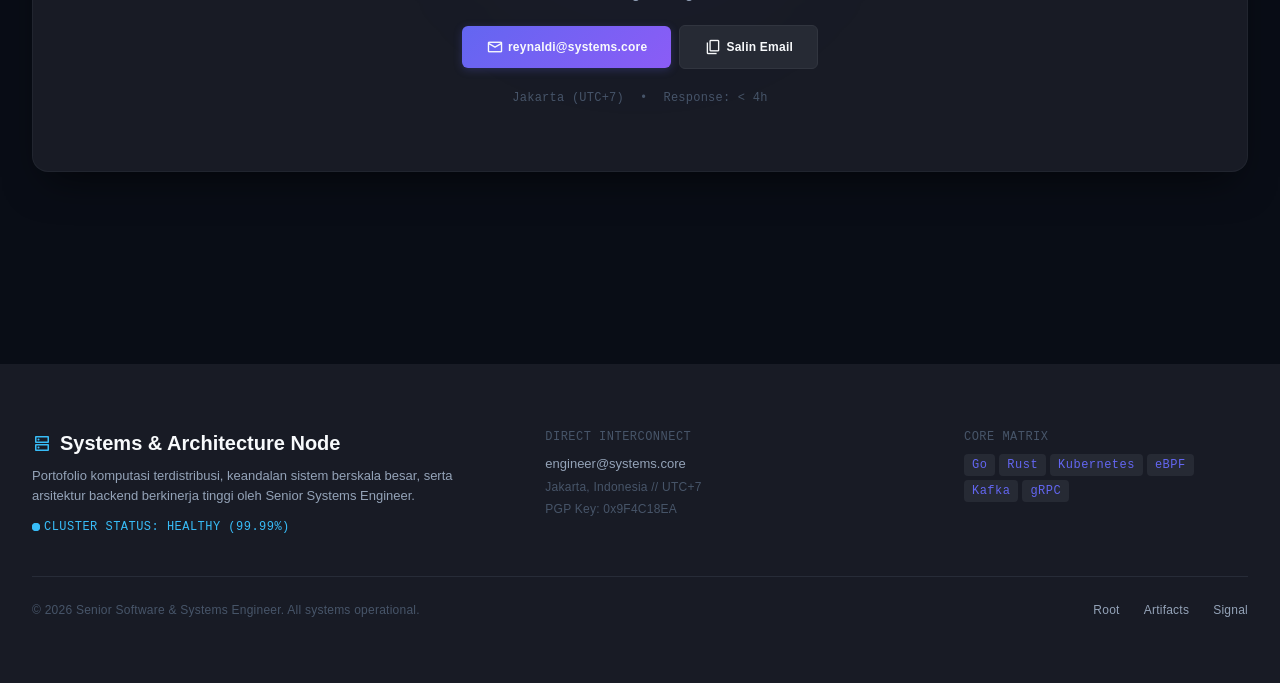
==== commit 60f466b4: "update pengalaman dan sertifikat" ====
--- a/index.html
+++ b/index.html
@@ -113,7 +113,7 @@
 
             <!-- Description -->
             <p class="hero__description">
-              An Information Technology graduate with a passion and enthusiasm for
+              An Information Technology graduate with passion and enthusiasm for
               web development, specifically focusing on Front-End Development and UI/UX design.
             </p>
 
@@ -322,7 +322,7 @@
               <span class="material-symbols-outlined section-header__icon">timeline</span>
               <span>CAREER TIMELINE</span>
             </div>
-            <h2 class="section-header__title">Rekam Jejak & Pengalaman</h2>
+            <h2 class="section-header__title">Experience</h2>
           </div>
         </div>
 
@@ -334,10 +334,10 @@
             <div class="timeline__card">
               <div class="timeline__card-header">
                 <div class="timeline__role-info">
-                  <span class="timeline__role-title">Lead Software Engineer</span>
-                  <span class="timeline__company timeline__company--primary"> · PT Teknologi Skala Global</span>
-                </div>
-                <span class="timeline__duration">2022 — Sekarang</span>
+                  <span class="timeline__role-title">Web Developer</span>
+                  <span class="timeline__company timeline__company--primary"> · Datasoft Solusindo </span>
+                </div>
+                <span class="timeline__duration">August 2025 — December 2025</span>
               </div>
               <div class="timeline__achievements">
                 <div class="timeline__achievement">
@@ -351,10 +351,9 @@
                 </div>
               </div>
               <div class="tech-badges tech-badges--sm">
-                <span class="tech-badge tech-badge--sm">Golang</span>
-                <span class="tech-badge tech-badge--sm">Kafka</span>
-                <span class="tech-badge tech-badge--sm">AWS EKS</span>
-                <span class="tech-badge tech-badge--sm">Terraform</span>
+                <span class="tech-badge tech-badge--sm">Laravel</span>
+                <span class="tech-badge tech-badge--sm">MySql</span>
+                <span class="tech-badge tech-badge--sm">Figma</span>
               </div>
             </div>
           </div>
@@ -365,10 +364,10 @@
             <div class="timeline__card">
               <div class="timeline__card-header">
                 <div class="timeline__role-info">
-                  <span class="timeline__role-title">Senior Backend Engineer</span>
-                  <span class="timeline__company timeline__company--secondary"> · Finbridge Digital</span>
-                </div>
-                <span class="timeline__duration">2020 — 2022</span>
+                  <span class="timeline__role-title">Backend Engineer</span>
+                  <span class="timeline__company timeline__company--secondary"> · Global Data Inspirasi</span>
+                </div>
+                <span class="timeline__duration">July 2024 — December 2024</span>
               </div>
               <div class="timeline__achievements">
                 <div class="timeline__achievement">
@@ -383,9 +382,9 @@
                 </div>
               </div>
               <div class="tech-badges tech-badges--sm">
-                <span class="tech-badge tech-badge--sm">Node / TS</span>
-                <span class="tech-badge tech-badge--sm">Postgres CDC</span>
-                <span class="tech-badge tech-badge--sm">AWS SQS</span>
+                <span class="tech-badge tech-badge--sm">Phyton</span>
+                <span class="tech-badge tech-badge--sm">Google Colab</span>
+                <span class="tech-badge tech-badge--sm">Kaggle</span>
               </div>
             </div>
           </div>
@@ -396,10 +395,10 @@
             <div class="timeline__card">
               <div class="timeline__card-header">
                 <div class="timeline__role-info">
-                  <span class="timeline__role-title">Full Stack Engineer</span>
-                  <span class="timeline__company"> · NexaLab Studio</span>
-                </div>
-                <span class="timeline__duration">2018 — 2020</span>
+                  <span class="timeline__role-title">Network Engineering</span>
+                  <span class="timeline__company"> · Java Digital Nusantara</span>
+                </div>
+                <span class="timeline__duration">February 2021 — April 2021</span>
               </div>
               <div class="timeline__achievements">
                 <div class="timeline__achievement">
@@ -433,9 +432,9 @@
           <div class="section-header__left">
             <div class="section-header__label section-header__label--tertiary">
               <span class="material-symbols-outlined section-header__icon">verified</span>
-              <span>ACCREDITATION & CERTIFICATIONS</span>
-            </div>
-            <h2 class="section-header__title">Sertifikasi Resmi</h2>
+              <span>ACCREDITATION </span>
+            </div>
+            <h2 class="section-header__title">Certifications</h2>
           </div>
           <div class="section-header__badge">
             <span class="pulse-dot"></span>
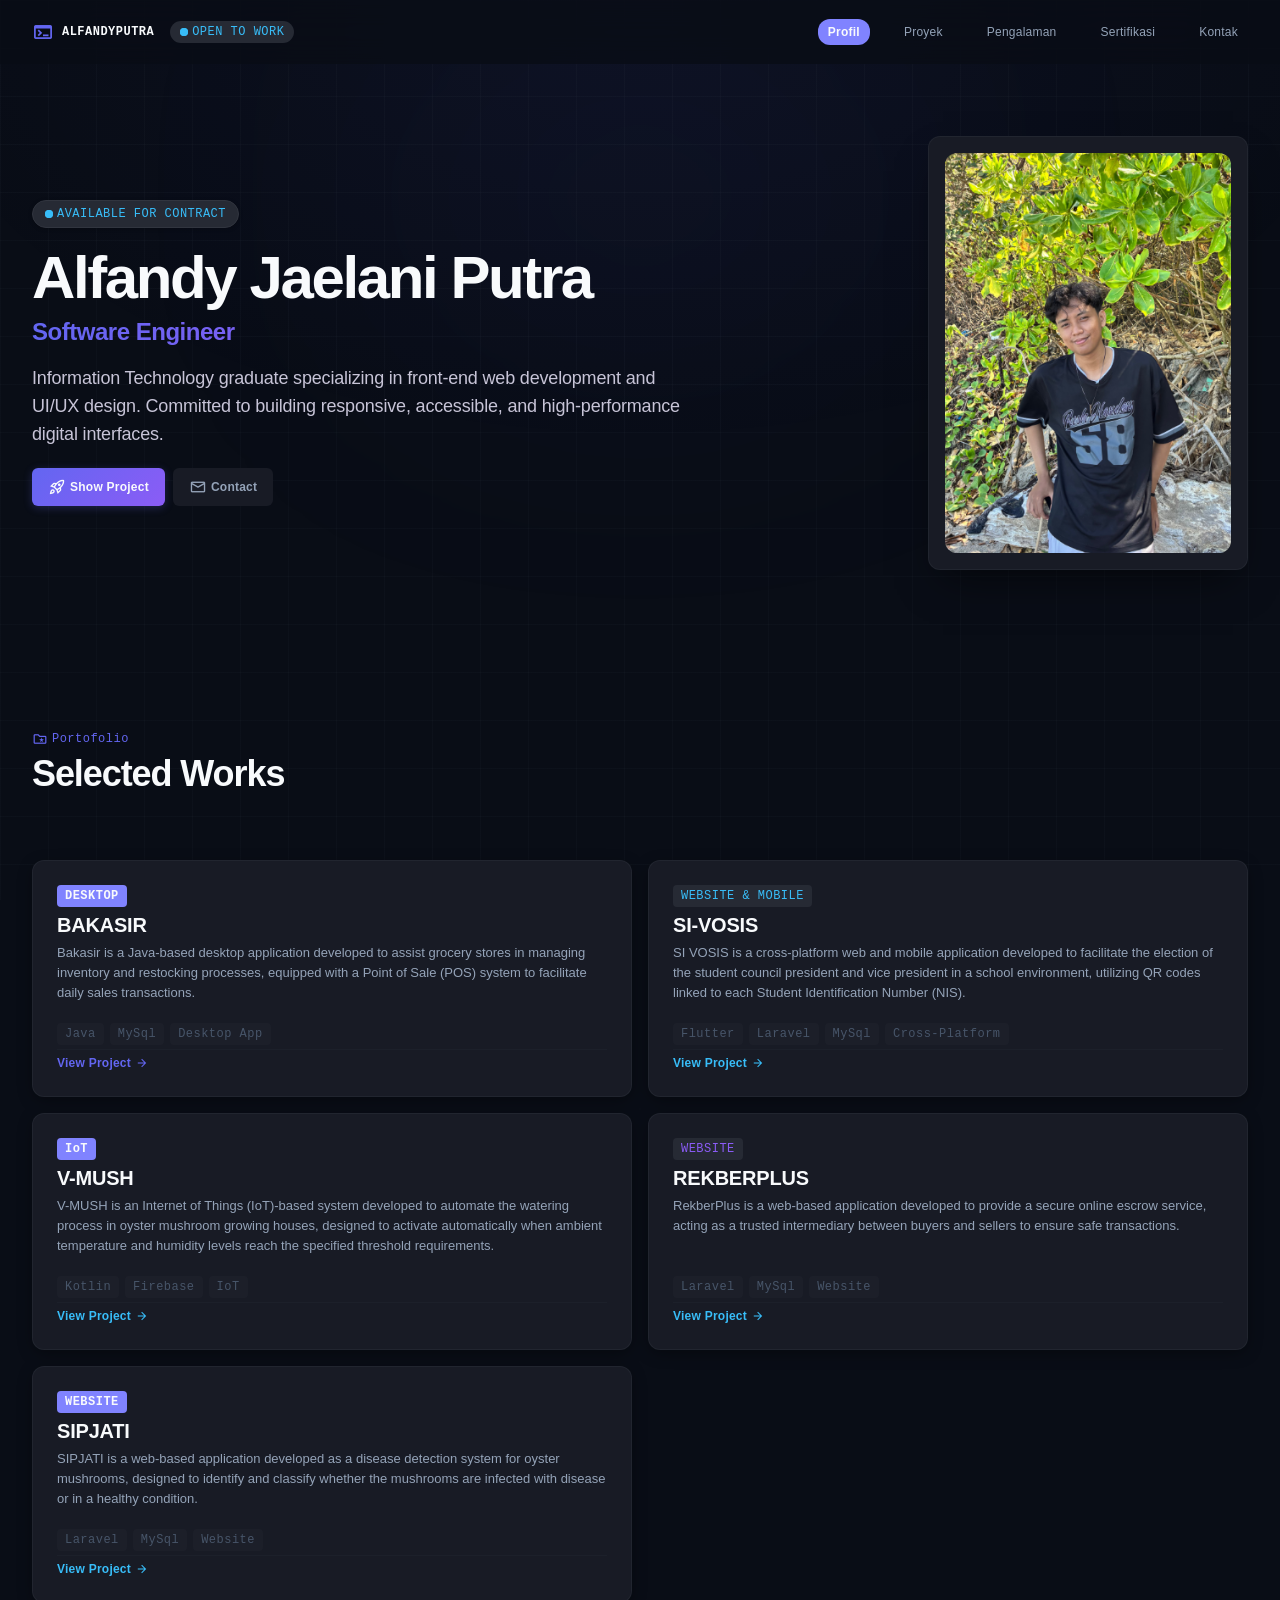
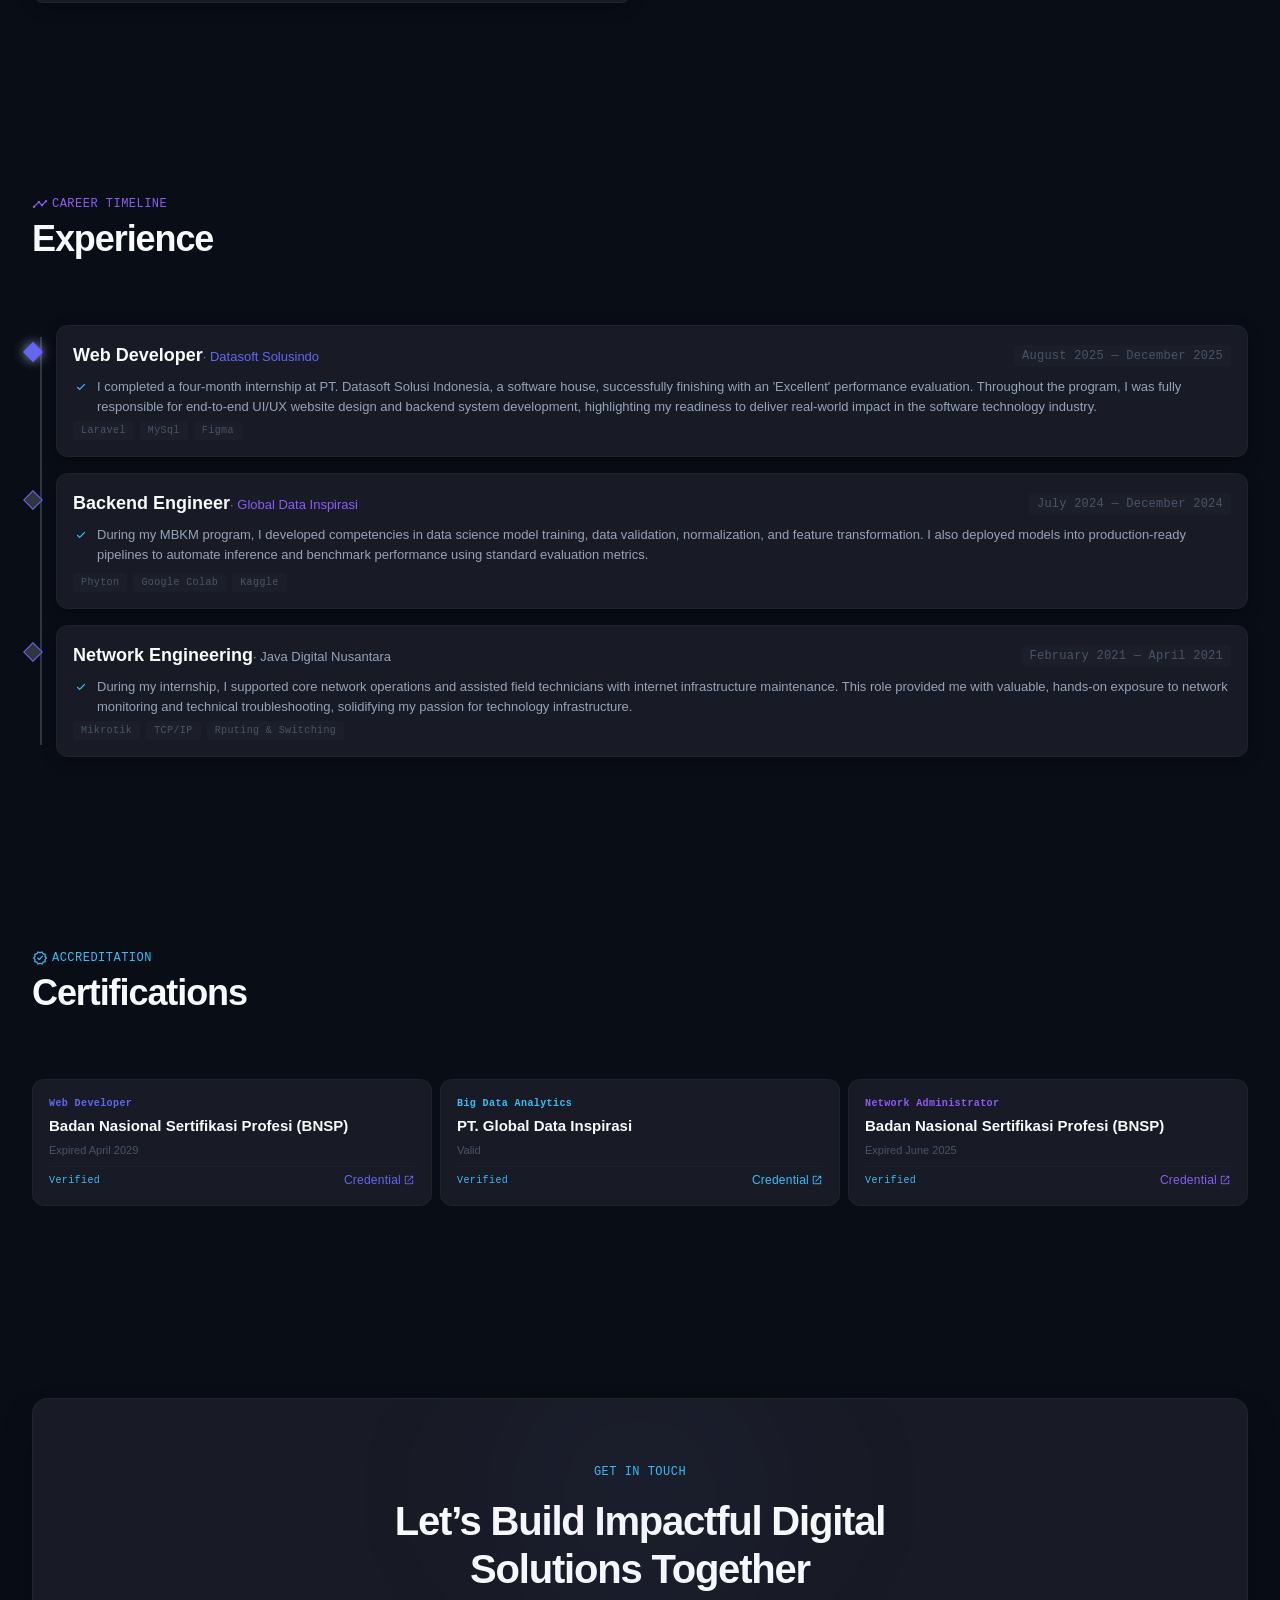
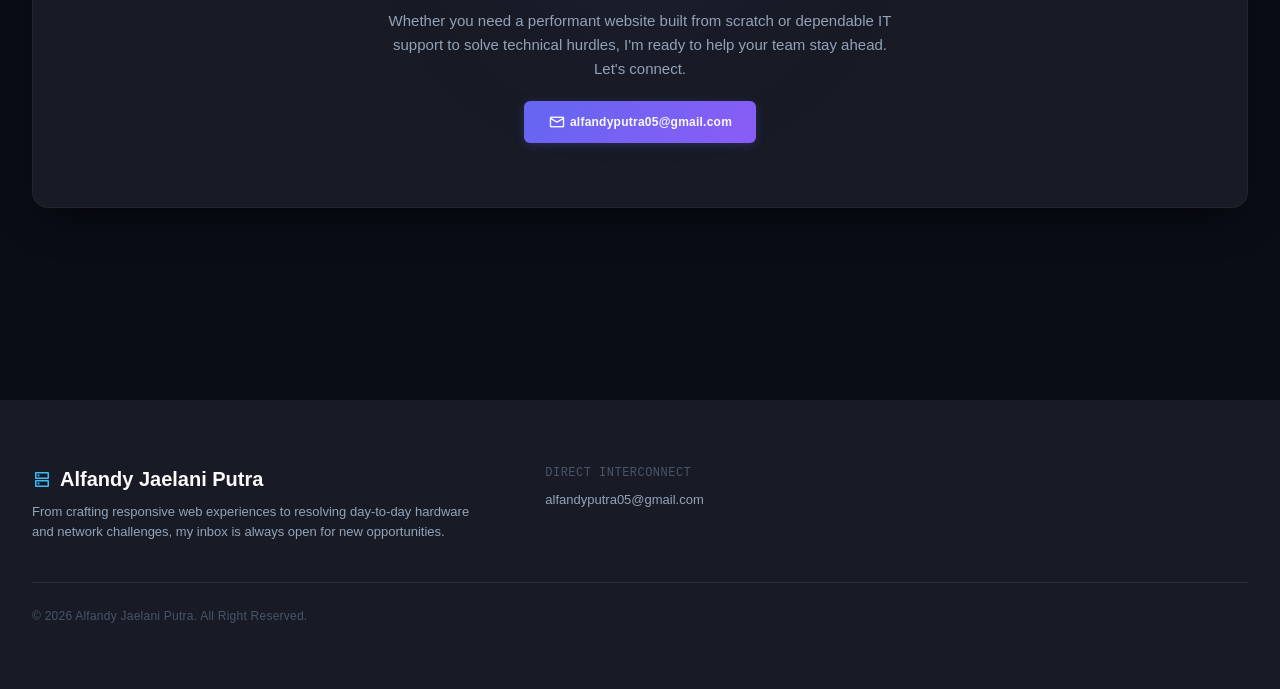
==== commit d3ab8ed5: "update final" ====
--- a/index.html
+++ b/index.html
@@ -113,8 +113,8 @@
 
             <!-- Description -->
             <p class="hero__description">
-              An Information Technology graduate with passion and enthusiasm for
-              web development, specifically focusing on Front-End Development and UI/UX design.
+              Information Technology graduate specializing in front-end web development and UI/UX design. Committed to
+              building responsive, accessible, and high-performance digital interfaces.
             </p>
 
             <!-- CTA Buttons -->
@@ -123,10 +123,10 @@
                 <span class="material-symbols-outlined btn__icon">rocket_launch</span>
                 <span>Show Project</span>
               </a>
-              <a class="btn btn--ghost" href="#download-cv">
+              <!-- <a class="btn btn--ghost" href="#download-cv">
                 <span class="material-symbols-outlined btn__icon">download</span>
                 <span>Concise CV</span>
-              </a>
+              </a> -->
               <a class="btn btn--subtle" href="#kontak">
                 <span class="material-symbols-outlined btn__icon">mail</span>
                 <span>Contact</span>
@@ -138,17 +138,17 @@
           <div class="hero__card reveal">
             <div class="dev-card">
               <div class="dev-card__image-wrapper">
-                <img class="dev-card__image" src="foto/bgputih.png" alt="Alfandy Jaelani Putra — Software Engineer"
+                <img class="dev-card__image" src="foto/profile1.png" alt="Alfandy Jaelani Putra — Software Engineer"
                   loading="eager">
-                <!-- <div class="dev-card__tags">
-                  <span class="dev-card__location-tag">JBR-NODE</span>
-                  <span class="dev-card__online-tag">ONLINE</span>
-                </div>
+              </div>
+              <!-- <div class="dev-card__tags">
+                <span class="dev-card__location-tag">JBR-NODE</span>
+                <span class="dev-card__online-tag">ONLINE</span>
               </div>
               <div class="dev-card__info">
                 <span class="dev-card__timezone">Jember (UTC+7)</span>
-                <span class="dev-card__stack">Laravel • MySql</span> -->
-              </div>
+                <span class="dev-card__stack">Laravel • MySql</span>
+              </div> -->
             </div>
           </div>
         </div>
@@ -188,8 +188,9 @@
               </div>
               <h3 class="project-card__title">BAKASIR</h3>
               <p class="project-card__desc">
-                Sistem workflow distributed berbasis Kubernetes CRD dengan status streaming real-time via gRPC Protobuf
-                dan WebSockets.
+                Bakasir is a Java-based desktop application developed to assist grocery stores in managing inventory
+                and restocking processes, equipped with a Point of Sale (POS) system to facilitate daily sales
+                transactions.
               </p>
             </div>
             <div class="project-card__footer">
@@ -214,8 +215,9 @@
               </div>
               <h3 class="project-card__title">SI-VOSIS</h3>
               <p class="project-card__desc">
-                PCI-DSS Tier 1 gateway settlement multi-kanal menggunakan Redis Redlock dan distributed idempotency
-                keys.
+                SI VOSIS is a cross-platform web and mobile application developed to facilitate the election of the
+                student council president and vice president in a school environment, utilizing QR codes linked to each
+                Student Identification Number (NIS).
               </p>
             </div>
             <div class="project-card__footer">
@@ -241,8 +243,9 @@
               </div>
               <h3 class="project-card__title">V-MUSH</h3>
               <p class="project-card__desc">
-                PCI-DSS Tier 1 gateway settlement multi-kanal menggunakan Redis Redlock dan distributed idempotency
-                keys.
+                V-MUSH is an Internet of Things (IoT)-based system developed to automate the watering process in oyster
+                mushroom growing houses, designed to activate automatically when ambient temperature and humidity levels
+                reach the specified threshold requirements.
               </p>
             </div>
             <div class="project-card__footer">
@@ -266,8 +269,8 @@
               </div>
               <h3 class="project-card__title">REKBERPLUS</h3>
               <p class="project-card__desc">
-                PCI-DSS Tier 1 gateway settlement multi-kanal menggunakan Redis Redlock dan distributed idempotency
-                keys.
+                RekberPlus is a web-based application developed to provide a secure online escrow service, acting as a
+                trusted intermediary between buyers and sellers to ensure safe transactions.
               </p>
             </div>
             <div class="project-card__footer">
@@ -291,8 +294,9 @@
               </div>
               <h3 class="project-card__title">SIPJATI</h3>
               <p class="project-card__desc">
-                PCI-DSS Tier 1 gateway settlement multi-kanal menggunakan Redis Redlock dan distributed idempotency
-                keys.
+                SIPJATI is a web-based application developed as a disease detection system for oyster mushrooms,
+                designed to identify and classify whether the mushrooms are infected with disease or in a healthy
+                condition.
               </p>
             </div>
             <div class="project-card__footer">
@@ -308,6 +312,8 @@
               </div>
             </div>
           </div>
+        </div>
+      </div>
     </section>
 
     <!-- ─────────────────────────────────────────────────────── -->
@@ -342,13 +348,12 @@
               <div class="timeline__achievements">
                 <div class="timeline__achievement">
                   <span class="material-symbols-outlined timeline__check-icon">check</span>
-                  <span>Memimpin tim 8 engineer, mereduksi latensi checkout p99 sebesar 38% via Redis Cluster & Kafka
-                    microservices.</span>
+                  <span>I completed a four-month internship at PT. Datasoft Solusi Indonesia, a software house,
+                    successfully finishing with an 'Excellent' performance evaluation. Throughout the program, I was
+                    fully responsible for end-to-end UI/UX website design and backend system development, highlighting
+                    my readiness to deliver real-world impact in the software technology industry.</span>
                 </div>
-                <div class="timeline__achievement">
-                  <span class="material-symbols-outlined timeline__check-icon">check</span>
-                  <span>Efisiensi cloud spend 26% melalui penyesuaian CPU limits k8s dan migrasi AWS Graviton.</span>
-                </div>
+
               </div>
               <div class="tech-badges tech-badges--sm">
                 <span class="tech-badge tech-badge--sm">Laravel</span>
@@ -372,13 +377,12 @@
               <div class="timeline__achievements">
                 <div class="timeline__achievement">
                   <span class="material-symbols-outlined timeline__check-icon">check</span>
-                  <span>Eksekusi migrasi database PostgreSQL 1.2TB+ zero-downtime dengan Logical Replication
-                    CDC.</span>
+                  <span>During my MBKM program, I developed competencies in data science model training, data
+                    validation, normalization, and feature transformation. I also deployed models into production-ready
+                    pipelines to automate inference and benchmark performance using standard evaluation metrics.</span>
                 </div>
                 <div class="timeline__achievement">
-                  <span class="material-symbols-outlined timeline__check-icon">check</span>
-                  <span>Pipeline batch KYC asynchronous AWS SQS & ECS memproses 800k+ dokumen harian compliant
-                    OJK.</span>
+
                 </div>
               </div>
               <div class="tech-badges tech-badges--sm">
@@ -403,18 +407,17 @@
               <div class="timeline__achievements">
                 <div class="timeline__achievement">
                   <span class="material-symbols-outlined timeline__check-icon">check</span>
-                  <span>Meraih skor Google Lighthouse 95+ (Core Web Vitals) pada 20+ aplikasi web
-                    client-facing.</span>
+                  <span>During my internship, I supported core network operations and assisted field technicians with
+                    internet infrastructure maintenance. This role provided me with valuable, hands-on exposure to
+                    network monitoring and technical troubleshooting, solidifying my passion for technology
+                    infrastructure.</span>
                 </div>
-                <div class="timeline__achievement">
-                  <span class="material-symbols-outlined timeline__check-icon">check</span>
-                  <span>Membangun GraphQL federated gateway memadukan REST microservices dari multi-vendor.</span>
-                </div>
+
               </div>
               <div class="tech-badges tech-badges--sm">
-                <span class="tech-badge tech-badge--sm">React</span>
-                <span class="tech-badge tech-badge--sm">GraphQL</span>
-                <span class="tech-badge tech-badge--sm">Docker</span>
+                <span class="tech-badge tech-badge--sm">Mikrotik</span>
+                <span class="tech-badge tech-badge--sm">TCP/IP</span>
+                <span class="tech-badge tech-badge--sm">Rputing & Switching</span>
               </div>
             </div>
           </div>
@@ -436,10 +439,7 @@
             </div>
             <h2 class="section-header__title">Certifications</h2>
           </div>
-          <div class="section-header__badge">
-            <span class="pulse-dot"></span>
-            <span class="section-header__badge-text">100% Verified Active</span>
-          </div>
+
         </div>
 
         <!-- Certifications Grid -->
@@ -447,60 +447,51 @@
           <!-- Cert 1 -->
           <div class="cert-card reveal" data-accent="primary">
             <div class="cert-card__body">
-              <span class="cert-card__issuer cert-card__issuer--primary">AWS PROFESSIONAL</span>
-              <h3 class="cert-card__title">Solutions Architect Pro</h3>
-              <span class="cert-card__validity">Valid s/d 2026</span>
+              <span class="cert-card__issuer cert-card__issuer--primary">Web Developer</span>
+              <h3 class="cert-card__title">Badan Nasional Sertifikasi Profesi (BNSP)</h3>
+              <span class="cert-card__validity">Expired April 2029</span>
             </div>
             <div class="cert-card__footer">
               <span class="cert-card__verified">Verified</span>
-              <a class="cert-card__link cert-card__link--primary" href="#">
-                Kredensial <span class="material-symbols-outlined cert-card__link-icon">open_in_new</span>
-              </a>
+              <button class="cert-card__link cert-card__link--primary cert-modal-trigger" type="button"
+                data-pdf="sertifikat/web-developer-bnsp.pdf"
+                data-title="Web Developer — Badan Nasional Sertifikasi Profesi (BNSP)">
+                Credential <span class="material-symbols-outlined cert-card__link-icon">open_in_new</span>
+              </button>
             </div>
           </div>
 
           <!-- Cert 2 -->
           <div class="cert-card reveal" data-accent="tertiary">
             <div class="cert-card__body">
-              <span class="cert-card__issuer cert-card__issuer--tertiary">CNCF / LINUX FOUNDATION</span>
-              <h3 class="cert-card__title">Kubernetes Admin (CKA)</h3>
-              <span class="cert-card__validity">Valid s/d 2026</span>
+              <span class="cert-card__issuer cert-card__issuer--tertiary">Big Data Analytics</span>
+              <h3 class="cert-card__title">PT. Global Data Inspirasi</h3>
+              <span class="cert-card__validity">Valid</span>
             </div>
             <div class="cert-card__footer">
               <span class="cert-card__verified">Verified</span>
-              <a class="cert-card__link cert-card__link--tertiary" href="#">
-                Kredensial <span class="material-symbols-outlined cert-card__link-icon">open_in_new</span>
-              </a>
+              <button class="cert-card__link cert-card__link--tertiary cert-modal-trigger" type="button"
+                data-pdf="sertifikat/big-data-analytics.pdf"
+                data-title="Big Data Analytics — PT. Global Data Inspirasi">
+                Credential <span class="material-symbols-outlined cert-card__link-icon">open_in_new</span>
+              </button>
             </div>
           </div>
 
           <!-- Cert 3 -->
           <div class="cert-card reveal" data-accent="secondary">
             <div class="cert-card__body">
-              <span class="cert-card__issuer cert-card__issuer--secondary">GOOGLE CLOUD</span>
-              <h3 class="cert-card__title">Professional Cloud Architect</h3>
-              <span class="cert-card__validity">Valid s/d 2025</span>
+              <span class="cert-card__issuer cert-card__issuer--secondary">Network Administrator</span>
+              <h3 class="cert-card__title">Badan Nasional Sertifikasi Profesi (BNSP)</h3>
+              <span class="cert-card__validity">Expired June 2025</span>
             </div>
             <div class="cert-card__footer">
               <span class="cert-card__verified">Verified</span>
-              <a class="cert-card__link cert-card__link--secondary" href="#">
-                Kredensial <span class="material-symbols-outlined cert-card__link-icon">open_in_new</span>
-              </a>
-            </div>
-          </div>
-
-          <!-- Cert 4 -->
-          <div class="cert-card reveal" data-accent="primary">
-            <div class="cert-card__body">
-              <span class="cert-card__issuer cert-card__issuer--primary">HASHICORP</span>
-              <h3 class="cert-card__title">Terraform Associate</h3>
-              <span class="cert-card__validity">Valid s/d 2026</span>
-            </div>
-            <div class="cert-card__footer">
-              <span class="cert-card__verified">Verified</span>
-              <a class="cert-card__link cert-card__link--primary" href="#">
-                Kredensial <span class="material-symbols-outlined cert-card__link-icon">open_in_new</span>
-              </a>
+              <button class="cert-card__link cert-card__link--secondary cert-modal-trigger" type="button"
+                data-pdf="sertifikat/network-administrator-bnsp.pdf"
+                data-title="Network Administrator — Badan Nasional Sertifikasi Profesi (BNSP)">
+                Credential <span class="material-symbols-outlined cert-card__link-icon">open_in_new</span>
+              </button>
             </div>
           </div>
         </div>
@@ -516,27 +507,18 @@
           <!-- Ambient Glow -->
           <div class="contact-card__glow"></div>
 
-          <span class="contact-card__label">LET'S CONNECT</span>
-          <h2 class="contact-card__title">Mari Bangun Sistem Tangguh Bersama</h2>
+          <span class="contact-card__label">GET IN TOUCH</span>
+          <h2 class="contact-card__title">Let’s Build Impactful Digital Solutions Together</h2>
           <p class="contact-card__desc">
-            Terbuka untuk diskusi arsitektur, konsultasi sistem terdistribusi, atau peluang lead engineering.
+            Whether you need a performant website built from scratch or dependable IT support to solve technical
+            hurdles, I'm ready to help your team stay ahead. Let's connect.
           </p>
 
           <div class="contact-card__actions">
-            <a class="btn btn--primary btn--lg" href="mailto:reynaldi@systems.core">
+            <a class="btn btn--primary btn--lg" href="mailto:alfandyputra05@gmail.com">
               <span class="material-symbols-outlined btn__icon">mail</span>
-              <span>reynaldi@systems.core</span>
+              <span>alfandyputra05@gmail.com</span>
             </a>
-            <button class="btn btn--ghost btn--lg" id="copy-email-btn" type="button">
-              <span class="material-symbols-outlined btn__icon">content_copy</span>
-              <span class="copy-btn-text">Salin Email</span>
-            </button>
-          </div>
-
-          <div class="contact-card__meta">
-            <span>Jakarta (UTC+7)</span>
-            <span>•</span>
-            <span>Response: &lt; 4h</span>
           </div>
         </div>
       </div>
@@ -554,54 +536,64 @@
         <div class="footer__about">
           <div class="footer__brand">
             <span class="material-symbols-outlined footer__brand-icon">dns</span>
-            <span class="footer__brand-name">Systems & Architecture Node</span>
+            <span class="footer__brand-name">Alfandy Jaelani Putra</span>
           </div>
           <p class="footer__about-text">
-            Portofolio komputasi terdistribusi, keandalan sistem berskala besar, serta arsitektur backend berkinerja
-            tinggi oleh Senior Systems Engineer.
+            From crafting responsive web experiences to resolving day-to-day hardware and network challenges, my inbox
+            is always open for new opportunities.
           </p>
-          <div class="footer__cluster-status">
-            <span class="pulse-dot pulse-dot--static"></span>
-            <span>CLUSTER STATUS: HEALTHY (99.99%)</span>
-          </div>
+
         </div>
 
         <!-- Column 2: Contact -->
         <div class="footer__contact">
           <span class="footer__col-title">Direct Interconnect</span>
           <div class="footer__contact-links">
-            <a class="footer__email" href="mailto:engineer@systems.core">engineer@systems.core</a>
-            <span class="footer__detail">Jakarta, Indonesia // UTC+7</span>
-            <span class="footer__detail">PGP Key: 0x9F4C18EA</span>
-          </div>
-        </div>
-
-        <!-- Column 3: Tech Stack -->
-        <div class="footer__stack">
-          <span class="footer__col-title">Core Matrix</span>
-          <div class="footer__stack-badges">
-            <span class="footer__stack-badge">Go</span>
-            <span class="footer__stack-badge">Rust</span>
-            <span class="footer__stack-badge">Kubernetes</span>
-            <span class="footer__stack-badge">eBPF</span>
-            <span class="footer__stack-badge">Kafka</span>
-            <span class="footer__stack-badge">gRPC</span>
+            <a class="footer__email" href="mailto:alfandyputra05@gmail.com">alfandyputra05@gmail.com</a>
           </div>
         </div>
       </div>
 
       <!-- Bottom Bar -->
       <div class="footer__bottom">
-        <span class="footer__copyright">© <span class="current-year">2024</span> Senior Software & Systems Engineer. All
-          systems operational.</span>
-        <nav class="footer__nav">
+        <span class="footer__copyright">© <span class="current-year">2026</span> Alfandy Jaelani Putra. All
+          Right Reserved.</span>
+        <!-- <nav class="footer__nav">
           <a class="footer__nav-link" href="#profil">Root</a>
           <a class="footer__nav-link" href="#proyek">Artifacts</a>
           <a class="footer__nav-link" href="#kontak">Signal</a>
-        </nav>
+        </nav> -->
       </div>
     </div>
   </footer>
+
+  <!-- ═══════════════════════════════════════════════════════════ -->
+  <!-- PDF PREVIEW MODAL                                           -->
+  <!-- ═══════════════════════════════════════════════════════════ -->
+  <div class="pdf-modal" id="pdf-modal" aria-hidden="true" role="dialog" aria-modal="true">
+    <div class="pdf-modal__backdrop" id="pdf-modal-backdrop"></div>
+    <div class="pdf-modal__container">
+      <div class="pdf-modal__header">
+        <div class="pdf-modal__title-wrap">
+          <span class="material-symbols-outlined pdf-modal__icon">verified</span>
+          <h3 class="pdf-modal__title" id="pdf-modal-title">Sertifikat</h3>
+        </div>
+        <div class="pdf-modal__actions">
+          <a class="btn btn--ghost btn--sm pdf-modal__tab-btn" id="pdf-modal-tab" href="#" target="_blank"
+            rel="noopener noreferrer">
+            <span class="material-symbols-outlined btn__icon">open_in_new</span>
+            <span>Tab Baru</span>
+          </a>
+          <button class="pdf-modal__close-btn" id="pdf-modal-close" type="button" aria-label="Tutup">
+            <span class="material-symbols-outlined">close</span>
+          </button>
+        </div>
+      </div>
+      <div class="pdf-modal__body">
+        <iframe class="pdf-modal__iframe" id="pdf-modal-iframe" src="" title="Preview Sertifikat"></iframe>
+      </div>
+    </div>
+  </div>
 
   <!-- JavaScript -->
   <script src="js/main.js"></script>
--- a/css/style.css
+++ b/css/style.css
@@ -1129,7 +1129,7 @@
 
 @media (min-width: 1024px) {
   .certs-grid {
-    grid-template-columns: repeat(4, 1fr);
+    grid-template-columns: repeat(auto-fit, minmax(280px, 1fr));
   }
 }
 
@@ -1590,3 +1590,150 @@
   border-radius: var(--radius-micro);
 }
 
+/* ────────────────────────────────────────────────────────────
+ *  18. PDF PREVIEW MODAL
+ * ──────────────────────────────────────────────────────────── */
+.pdf-modal {
+  position: fixed;
+  inset: 0;
+  z-index: 1000;
+  display: flex;
+  align-items: center;
+  justify-content: center;
+  padding: var(--space-md);
+  opacity: 0;
+  pointer-events: none;
+  transition: opacity var(--transition-base);
+}
+
+.pdf-modal.open {
+  opacity: 1;
+  pointer-events: auto;
+}
+
+.pdf-modal__backdrop {
+  position: absolute;
+  inset: 0;
+  background: rgba(9, 13, 22, 0.85);
+  backdrop-filter: blur(12px);
+  -webkit-backdrop-filter: blur(12px);
+}
+
+.pdf-modal__container {
+  position: relative;
+  z-index: 1;
+  width: 100%;
+  max-width: 960px;
+  height: 85vh;
+  background: var(--surface-1);
+  border: 1px solid var(--border-hover);
+  border-radius: var(--radius-lg);
+  box-shadow: 0 25px 50px -12px rgba(0, 0, 0, 0.7);
+  display: flex;
+  flex-direction: column;
+  overflow: hidden;
+  transform: scale(0.96);
+  transition: transform var(--transition-base);
+}
+
+.pdf-modal.open .pdf-modal__container {
+  transform: scale(1);
+}
+
+.pdf-modal__header {
+  display: flex;
+  align-items: center;
+  justify-content: space-between;
+  gap: var(--space-md);
+  padding: 0.875rem var(--space-md);
+  background: var(--surface-low);
+  border-bottom: 1px solid var(--border-crisp);
+  flex-shrink: 0;
+}
+
+@media (min-width: 640px) {
+  .pdf-modal__header {
+    padding: 0.875rem var(--space-lg);
+  }
+}
+
+.pdf-modal__title-wrap {
+  display: flex;
+  align-items: center;
+  gap: var(--space-xs);
+  min-width: 0;
+}
+
+.pdf-modal__icon {
+  font-size: 20px;
+  color: var(--tertiary);
+  flex-shrink: 0;
+}
+
+.pdf-modal__title {
+  font-family: 'Geist', sans-serif;
+  font-size: 0.9375rem;
+  font-weight: 600;
+  color: var(--text-high);
+  white-space: nowrap;
+  overflow: hidden;
+  text-overflow: ellipsis;
+}
+
+.pdf-modal__actions {
+  display: flex;
+  align-items: center;
+  gap: var(--space-xs);
+  flex-shrink: 0;
+}
+
+.pdf-modal__tab-btn {
+  display: none;
+}
+
+@media (min-width: 640px) {
+  .pdf-modal__tab-btn {
+    display: inline-flex;
+  }
+}
+
+.pdf-modal__close-btn {
+  display: flex;
+  align-items: center;
+  justify-content: center;
+  width: 32px;
+  height: 32px;
+  border-radius: var(--radius-control);
+  background: var(--surface-high);
+  color: var(--text-balanced);
+  cursor: pointer;
+  border: 1px solid var(--border-variant);
+  transition: all var(--transition-fast);
+}
+
+.pdf-modal__close-btn:hover {
+  color: var(--text-high);
+  background: rgba(99, 102, 241, 0.25);
+  border-color: var(--primary);
+}
+
+.pdf-modal__close-btn .material-symbols-outlined {
+  font-size: 18px;
+}
+
+.pdf-modal__body {
+  flex: 1;
+  width: 100%;
+  height: 100%;
+  background: #11141c;
+  position: relative;
+  overflow: hidden;
+}
+
+.pdf-modal__iframe {
+  width: 100%;
+  height: 100%;
+  border: none;
+  display: block;
+}
+
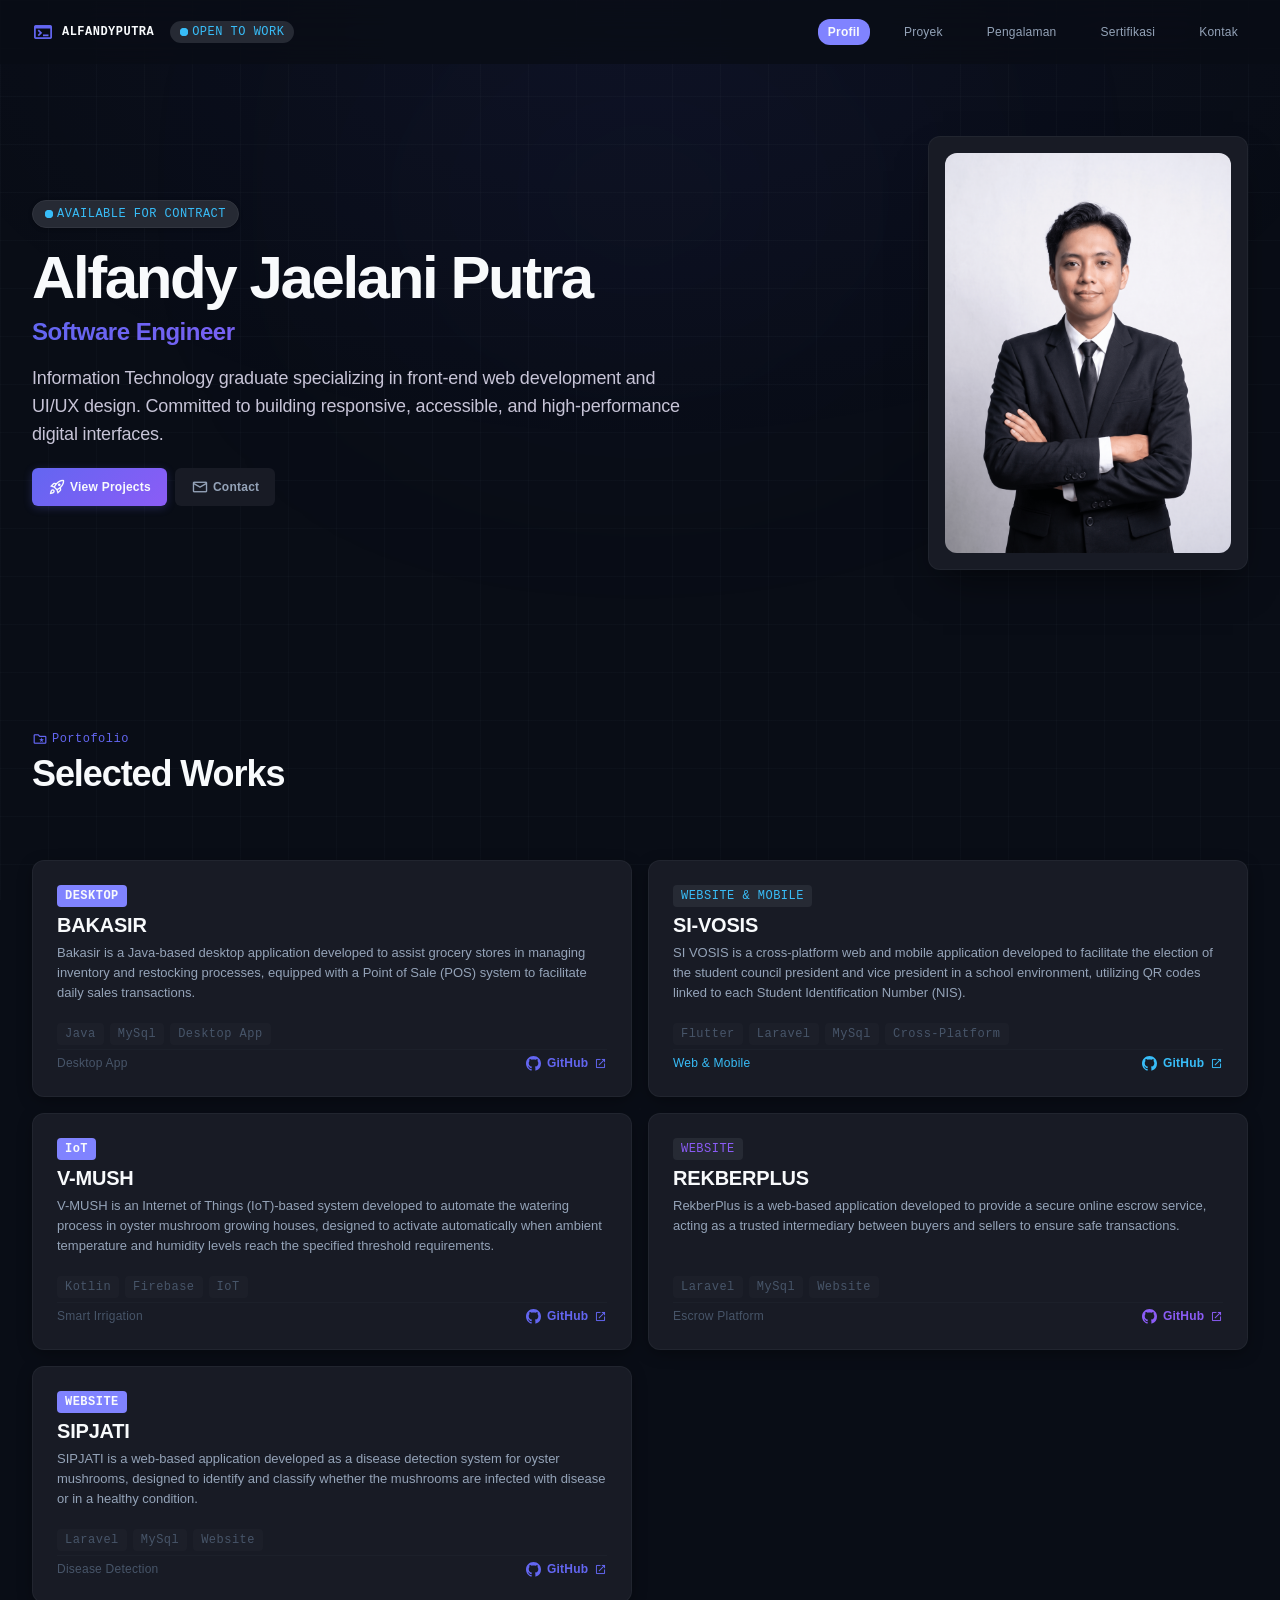
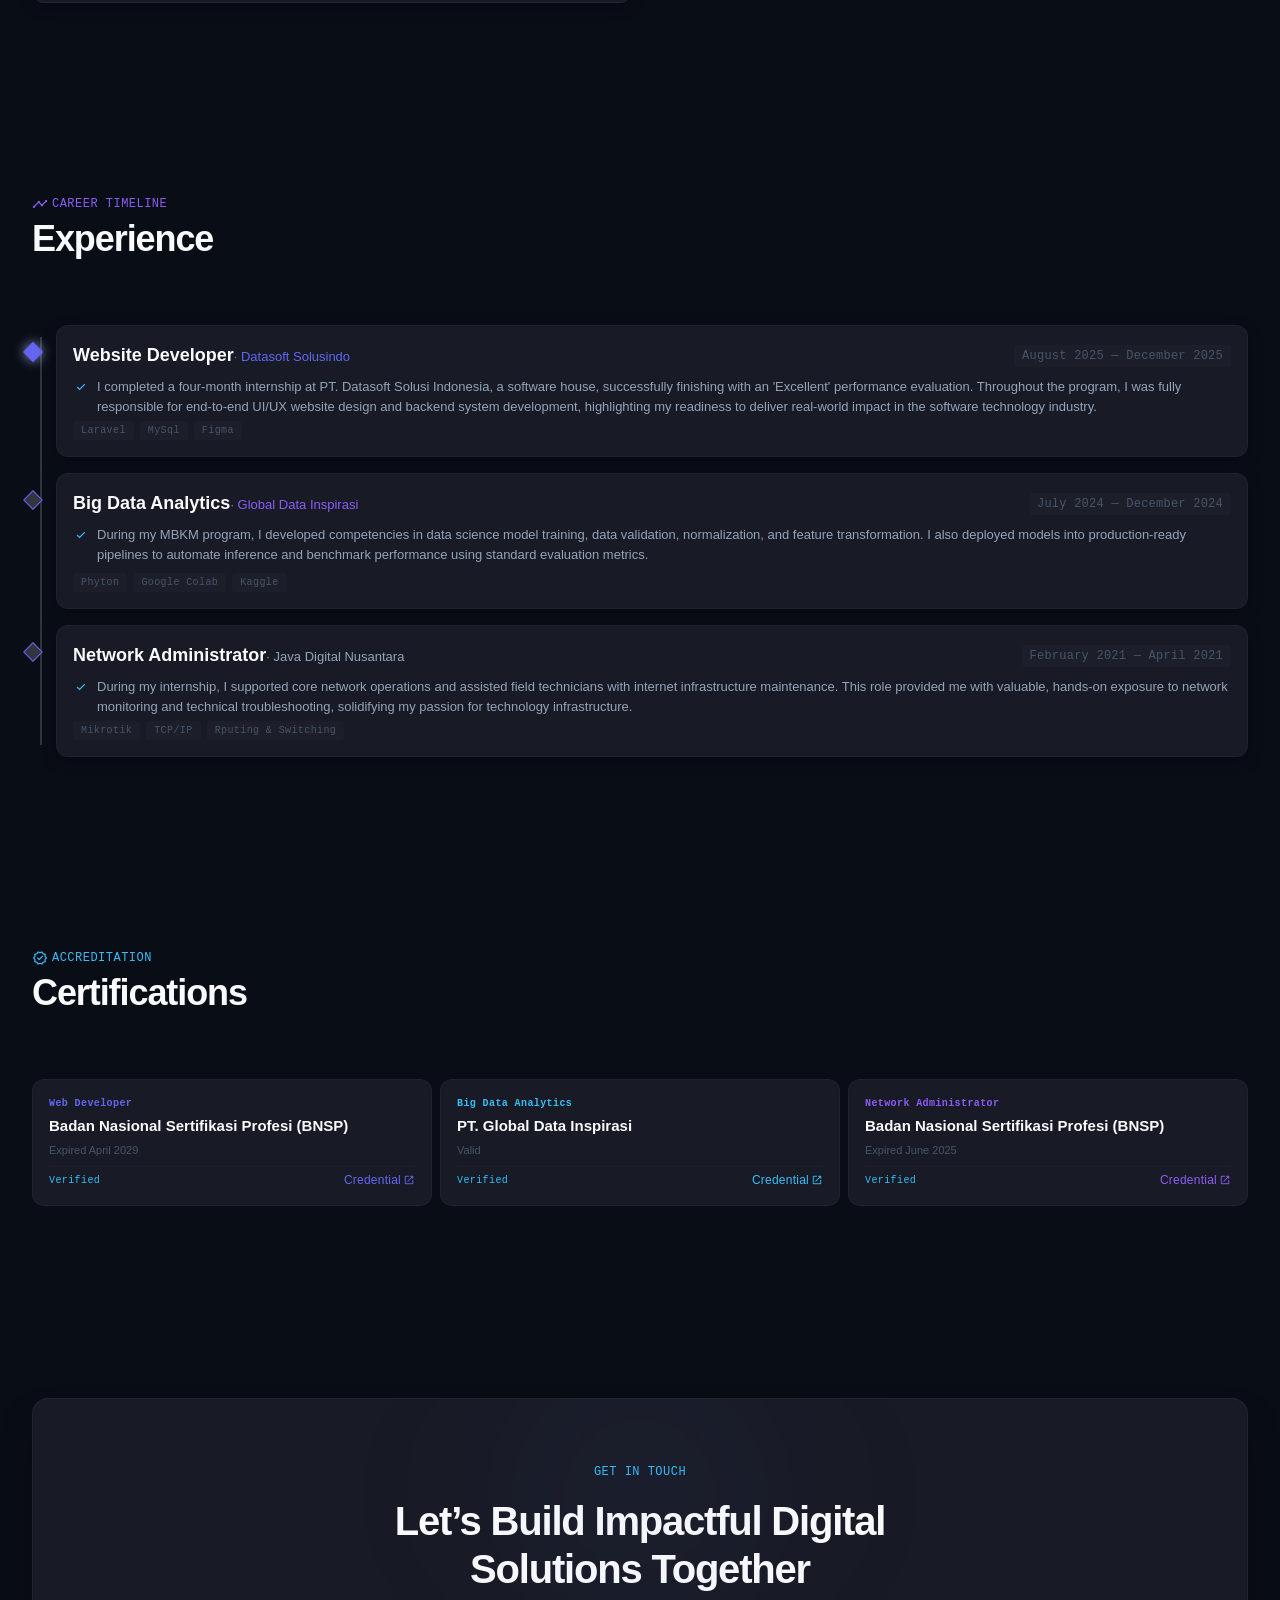
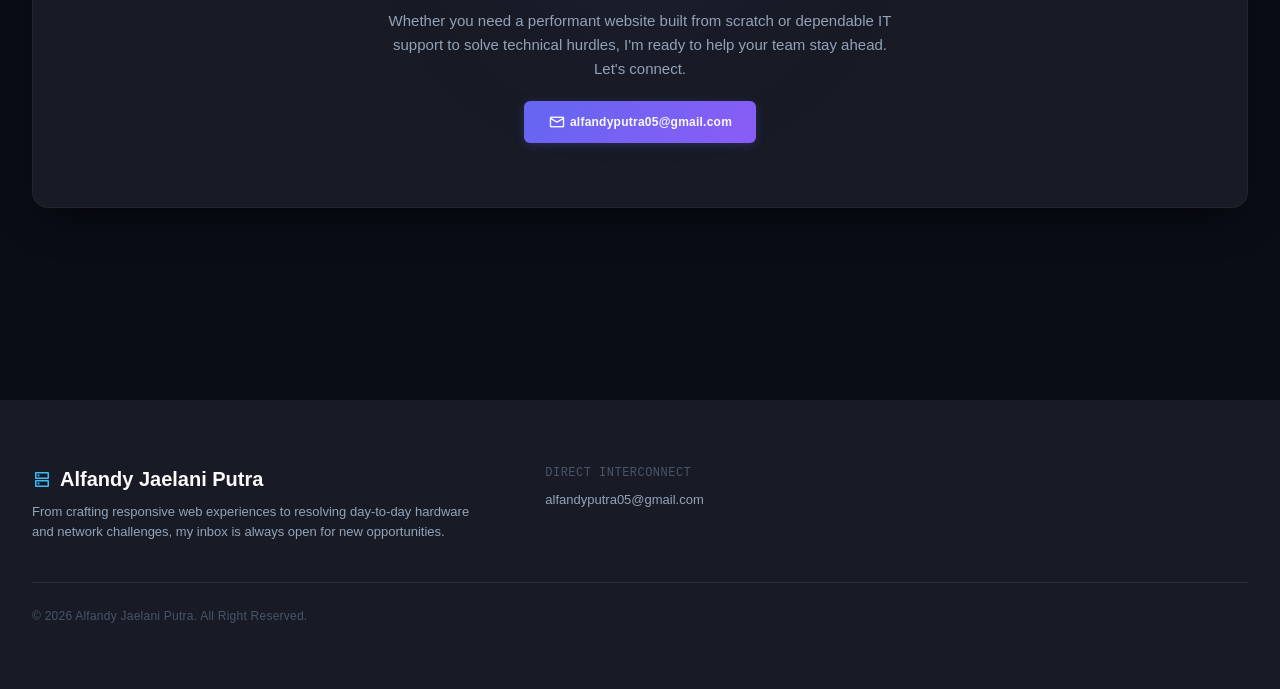
==== commit 828d2f40: "update final" ====
--- a/index.html
+++ b/index.html
@@ -15,7 +15,7 @@
   <link rel="preconnect" href="https://fonts.gstatic.com" crossorigin>
   <link
     href="https://fonts.googleapis.com/css2?family=Geist:wght@100..900&family=Inter:wght@100..900&family=JetBrains+Mono:wght@100..900&display=swap"
-    rel="stylPortofolioesheet">
+    rel="stylesheet">
 
   <!-- Material Symbols -->
   <link
@@ -23,7 +23,7 @@
     rel="stylesheet">
 
   <!-- Stylesheet -->
-  <link rel="stylesheet" href="css/style.css">
+  <link rel="stylesheet" href="css/style.css?v=1.3">
 </head>
 
 <body>
@@ -121,7 +121,7 @@
             <div class="hero__cta">
               <a class="btn btn--primary" href="#proyek">
                 <span class="material-symbols-outlined btn__icon">rocket_launch</span>
-                <span>Show Project</span>
+                <span>View Projects</span>
               </a>
               <!-- <a class="btn btn--ghost" href="#download-cv">
                 <span class="material-symbols-outlined btn__icon">download</span>
@@ -200,8 +200,15 @@
                 <span class="tech-badge">Desktop App</span>
               </div>
               <div class="project-card__bottom">
-                <a class="project-card__link project-card__link--primary" href="#">
-                  View Project <span class="material-symbols-outlined project-card__link-icon">arrow_forward</span>
+                <span class="project-card__note">Desktop App</span>
+                <a class="project-card__link project-card__link--primary" href="https://github.com/alfandyputra"
+                  target="_blank" rel="noopener noreferrer">
+                  <svg class="project-card__github-icon" width="15" height="15" viewBox="0 0 24 24" fill="currentColor">
+                    <path
+                      d="M12 0C5.37 0 0 5.37 0 12c0 5.31 3.435 9.795 8.205 11.385.6.105.825-.255.825-.57 0-.285-.015-1.23-.015-2.235-3.015.555-3.795-.735-4.035-1.41-.135-.345-.72-1.41-1.23-1.695-.42-.225-1.02-.78-.015-.795.945-.015 1.62.87 1.845 1.23 1.08 1.815 2.805 1.305 3.495.99.105-.78.42-1.305.765-1.605-2.67-.3-5.46-1.335-5.46-5.925 0-1.305.465-2.385 1.23-3.225-.12-.3-.54-1.53.12-3.18 0 0 1.005-.315 3.3 1.23.96-.27 1.98-.405 3-.405s2.04.135 3 .405c2.295-1.56 3.3-1.23 3.3-1.23.66 1.65.24 2.88.12 3.18.765.84 1.23 1.905 1.23 3.225 0 4.605-2.805 5.625-5.475 5.925.435.375.81 1.095.81 2.22 0 1.605-.015 2.895-.015 3.3 0 .315.225.69.825.57A12.02 12.02 0 0024 12c0-6.63-5.37-12-12-12z" />
+                  </svg>
+                  <span>GitHub</span>
+                  <span class="material-symbols-outlined project-card__link-icon">open_in_new</span>
                 </a>
               </div>
             </div>
@@ -228,8 +235,15 @@
                 <span class="tech-badge">Cross-Platform</span>
               </div>
               <div class="project-card__bottom">
-                <a class="project-card__link project-card__link--tertiary" href="#">
-                  View Project <span class="material-symbols-outlined project-card__link-icon">arrow_forward</span>
+                <span class="project-card__note project-card__note--tertiary">Web & Mobile</span>
+                <a class="project-card__link project-card__link--tertiary"
+                  href="https://github.com/AlfandyPutra/ProjectMobileS4.git" target="_blank" rel="noopener noreferrer">
+                  <svg class="project-card__github-icon" width="15" height="15" viewBox="0 0 24 24" fill="currentColor">
+                    <path
+                      d="M12 0C5.37 0 0 5.37 0 12c0 5.31 3.435 9.795 8.205 11.385.6.105.825-.255.825-.57 0-.285-.015-1.23-.015-2.235-3.015.555-3.795-.735-4.035-1.41-.135-.345-.72-1.41-1.23-1.695-.42-.225-1.02-.78-.015-.795.945-.015 1.62.87 1.845 1.23 1.08 1.815 2.805 1.305 3.495.99.105-.78.42-1.305.765-1.605-2.67-.3-5.46-1.335-5.46-5.925 0-1.305.465-2.385 1.23-3.225-.12-.3-.54-1.53.12-3.18 0 0 1.005-.315 3.3 1.23.96-.27 1.98-.405 3-.405s2.04.135 3 .405c2.295-1.56 3.3-1.23 3.3-1.23.66 1.65.24 2.88.12 3.18.765.84 1.23 1.905 1.23 3.225 0 4.605-2.805 5.625-5.475 5.925.435.375.81 1.095.81 2.22 0 1.605-.015 2.895-.015 3.3 0 .315.225.69.825.57A12.02 12.02 0 0024 12c0-6.63-5.37-12-12-12z" />
+                  </svg>
+                  <span>GitHub</span>
+                  <span class="material-symbols-outlined project-card__link-icon">open_in_new</span>
                 </a>
               </div>
             </div>
@@ -255,8 +269,15 @@
                 <span class="tech-badge">IoT</span>
               </div>
               <div class="project-card__bottom">
-                <a class="project-card__link project-card__link--tertiary" href="#">
-                  View Project <span class="material-symbols-outlined project-card__link-icon">arrow_forward</span>
+                <span class="project-card__note">Smart Irrigation</span>
+                <a class="project-card__link project-card__link--primary" href="https://github.com/rzaynuri08/vmush.git"
+                  target="_blank" rel="noopener noreferrer">
+                  <svg class="project-card__github-icon" width="15" height="15" viewBox="0 0 24 24" fill="currentColor">
+                    <path
+                      d="M12 0C5.37 0 0 5.37 0 12c0 5.31 3.435 9.795 8.205 11.385.6.105.825-.255.825-.57 0-.285-.015-1.23-.015-2.235-3.015.555-3.795-.735-4.035-1.41-.135-.345-.72-1.41-1.23-1.695-.42-.225-1.02-.78-.015-.795.945-.015 1.62.87 1.845 1.23 1.08 1.815 2.805 1.305 3.495.99.105-.78.42-1.305.765-1.605-2.67-.3-5.46-1.335-5.46-5.925 0-1.305.465-2.385 1.23-3.225-.12-.3-.54-1.53.12-3.18 0 0 1.005-.315 3.3 1.23.96-.27 1.98-.405 3-.405s2.04.135 3 .405c2.295-1.56 3.3-1.23 3.3-1.23.66 1.65.24 2.88.12 3.18.765.84 1.23 1.905 1.23 3.225 0 4.605-2.805 5.625-5.475 5.925.435.375.81 1.095.81 2.22 0 1.605-.015 2.895-.015 3.3 0 .315.225.69.825.57A12.02 12.02 0 0024 12c0-6.63-5.37-12-12-12z" />
+                  </svg>
+                  <span>GitHub</span>
+                  <span class="material-symbols-outlined project-card__link-icon">open_in_new</span>
                 </a>
               </div>
             </div>
@@ -280,8 +301,15 @@
                 <span class="tech-badge">Website</span>
               </div>
               <div class="project-card__bottom">
-                <a class="project-card__link project-card__link--tertiary" href="#">
-                  View Project <span class="material-symbols-outlined project-card__link-icon">arrow_forward</span>
+                <span class="project-card__note">Escrow Platform</span>
+                <a class="project-card__link project-card__link--secondary"
+                  href="https://github.com/YuwanA55/RekberV1.git" target="_blank" rel="noopener noreferrer">
+                  <svg class="project-card__github-icon" width="15" height="15" viewBox="0 0 24 24" fill="currentColor">
+                    <path
+                      d="M12 0C5.37 0 0 5.37 0 12c0 5.31 3.435 9.795 8.205 11.385.6.105.825-.255.825-.57 0-.285-.015-1.23-.015-2.235-3.015.555-3.795-.735-4.035-1.41-.135-.345-.72-1.41-1.23-1.695-.42-.225-1.02-.78-.015-.795.945-.015 1.62.87 1.845 1.23 1.08 1.815 2.805 1.305 3.495.99.105-.78.42-1.305.765-1.605-2.67-.3-5.46-1.335-5.46-5.925 0-1.305.465-2.385 1.23-3.225-.12-.3-.54-1.53.12-3.18 0 0 1.005-.315 3.3 1.23.96-.27 1.98-.405 3-.405s2.04.135 3 .405c2.295-1.56 3.3-1.23 3.3-1.23.66 1.65.24 2.88.12 3.18.765.84 1.23 1.905 1.23 3.225 0 4.605-2.805 5.625-5.475 5.925.435.375.81 1.095.81 2.22 0 1.605-.015 2.895-.015 3.3 0 .315.225.69.825.57A12.02 12.02 0 0024 12c0-6.63-5.37-12-12-12z" />
+                  </svg>
+                  <span>GitHub</span>
+                  <span class="material-symbols-outlined project-card__link-icon">open_in_new</span>
                 </a>
               </div>
             </div>
@@ -306,8 +334,15 @@
                 <span class="tech-badge">Website</span>
               </div>
               <div class="project-card__bottom">
-                <a class="project-card__link project-card__link--tertiary" href="#">
-                  View Project <span class="material-symbols-outlined project-card__link-icon">arrow_forward</span>
+                <span class="project-card__note">Disease Detection</span>
+                <a class="project-card__link project-card__link--primary"
+                  href="https://github.com/AlfandyPutra/skripsijamur.git" target="_blank" rel="noopener noreferrer">
+                  <svg class="project-card__github-icon" width="15" height="15" viewBox="0 0 24 24" fill="currentColor">
+                    <path
+                      d="M12 0C5.37 0 0 5.37 0 12c0 5.31 3.435 9.795 8.205 11.385.6.105.825-.255.825-.57 0-.285-.015-1.23-.015-2.235-3.015.555-3.795-.735-4.035-1.41-.135-.345-.72-1.41-1.23-1.695-.42-.225-1.02-.78-.015-.795.945-.015 1.62.87 1.845 1.23 1.08 1.815 2.805 1.305 3.495.99.105-.78.42-1.305.765-1.605-2.67-.3-5.46-1.335-5.46-5.925 0-1.305.465-2.385 1.23-3.225-.12-.3-.54-1.53.12-3.18 0 0 1.005-.315 3.3 1.23.96-.27 1.98-.405 3-.405s2.04.135 3 .405c2.295-1.56 3.3-1.23 3.3-1.23.66 1.65.24 2.88.12 3.18.765.84 1.23 1.905 1.23 3.225 0 4.605-2.805 5.625-5.475 5.925.435.375.81 1.095.81 2.22 0 1.605-.015 2.895-.015 3.3 0 .315.225.69.825.57A12.02 12.02 0 0024 12c0-6.63-5.37-12-12-12z" />
+                  </svg>
+                  <span>GitHub</span>
+                  <span class="material-symbols-outlined project-card__link-icon">open_in_new</span>
                 </a>
               </div>
             </div>
@@ -340,7 +375,7 @@
             <div class="timeline__card">
               <div class="timeline__card-header">
                 <div class="timeline__role-info">
-                  <span class="timeline__role-title">Web Developer</span>
+                  <span class="timeline__role-title">Website Developer</span>
                   <span class="timeline__company timeline__company--primary"> · Datasoft Solusindo </span>
                 </div>
                 <span class="timeline__duration">August 2025 — December 2025</span>
@@ -369,7 +404,7 @@
             <div class="timeline__card">
               <div class="timeline__card-header">
                 <div class="timeline__role-info">
-                  <span class="timeline__role-title">Backend Engineer</span>
+                  <span class="timeline__role-title">Big Data Analytics</span>
                   <span class="timeline__company timeline__company--secondary"> · Global Data Inspirasi</span>
                 </div>
                 <span class="timeline__duration">July 2024 — December 2024</span>
@@ -399,7 +434,7 @@
             <div class="timeline__card">
               <div class="timeline__card-header">
                 <div class="timeline__role-info">
-                  <span class="timeline__role-title">Network Engineering</span>
+                  <span class="timeline__role-title">Network Administrator</span>
                   <span class="timeline__company"> · Java Digital Nusantara</span>
                 </div>
                 <span class="timeline__duration">February 2021 — April 2021</span>
@@ -570,7 +605,7 @@
   <!-- ═══════════════════════════════════════════════════════════ -->
   <!-- PDF PREVIEW MODAL                                           -->
   <!-- ═══════════════════════════════════════════════════════════ -->
-  <div class="pdf-modal" id="pdf-modal" aria-hidden="true" role="dialog" aria-modal="true">
+  <div class="pdf-modal" id="pdf-modal" style="display: none;" aria-hidden="true" role="dialog" aria-modal="true">
     <div class="pdf-modal__backdrop" id="pdf-modal-backdrop"></div>
     <div class="pdf-modal__container">
       <div class="pdf-modal__header">
@@ -596,7 +631,7 @@
   </div>
 
   <!-- JavaScript -->
-  <script src="js/main.js"></script>
+  <script src="js/main.js?v=1.2"></script>
 </body>
 
 </html>
--- a/css/style.css
+++ b/css/style.css
@@ -944,17 +944,38 @@
   letter-spacing: 0.02em;
   display: flex;
   align-items: center;
-  gap: 0.25rem;
-  transition: opacity var(--transition-fast);
+  gap: 0.35rem;
+  transition: opacity var(--transition-fast), transform var(--transition-fast);
 }
 
 .project-card__link--primary   { color: var(--primary); }
 .project-card__link--secondary { color: var(--secondary); }
 .project-card__link--tertiary  { color: var(--tertiary); }
 
-.project-card__link:hover { opacity: 0.8; text-decoration: underline; }
-
-.project-card__link-icon { font-size: 14px; }
+.project-card__link:hover { 
+  opacity: 0.9; 
+  text-decoration: underline; 
+}
+
+.project-card__github-icon {
+  flex-shrink: 0;
+  display: inline-block;
+  vertical-align: middle;
+  transition: transform var(--transition-fast);
+}
+
+.project-card__link:hover .project-card__github-icon {
+  transform: scale(1.1);
+}
+
+.project-card__link-icon { 
+  font-size: 13px;
+  transition: transform var(--transition-fast);
+}
+
+.project-card__link:hover .project-card__link-icon {
+  transform: translate(1px, -1px);
+}
 
 /* ────────────────────────────────────────────────────────────
  *  9. TECH BADGES
@@ -1597,7 +1618,7 @@
   position: fixed;
   inset: 0;
   z-index: 1000;
-  display: flex;
+  display: none;
   align-items: center;
   justify-content: center;
   padding: var(--space-md);
@@ -1607,6 +1628,7 @@
 }
 
 .pdf-modal.open {
+  display: flex !important;
   opacity: 1;
   pointer-events: auto;
 }
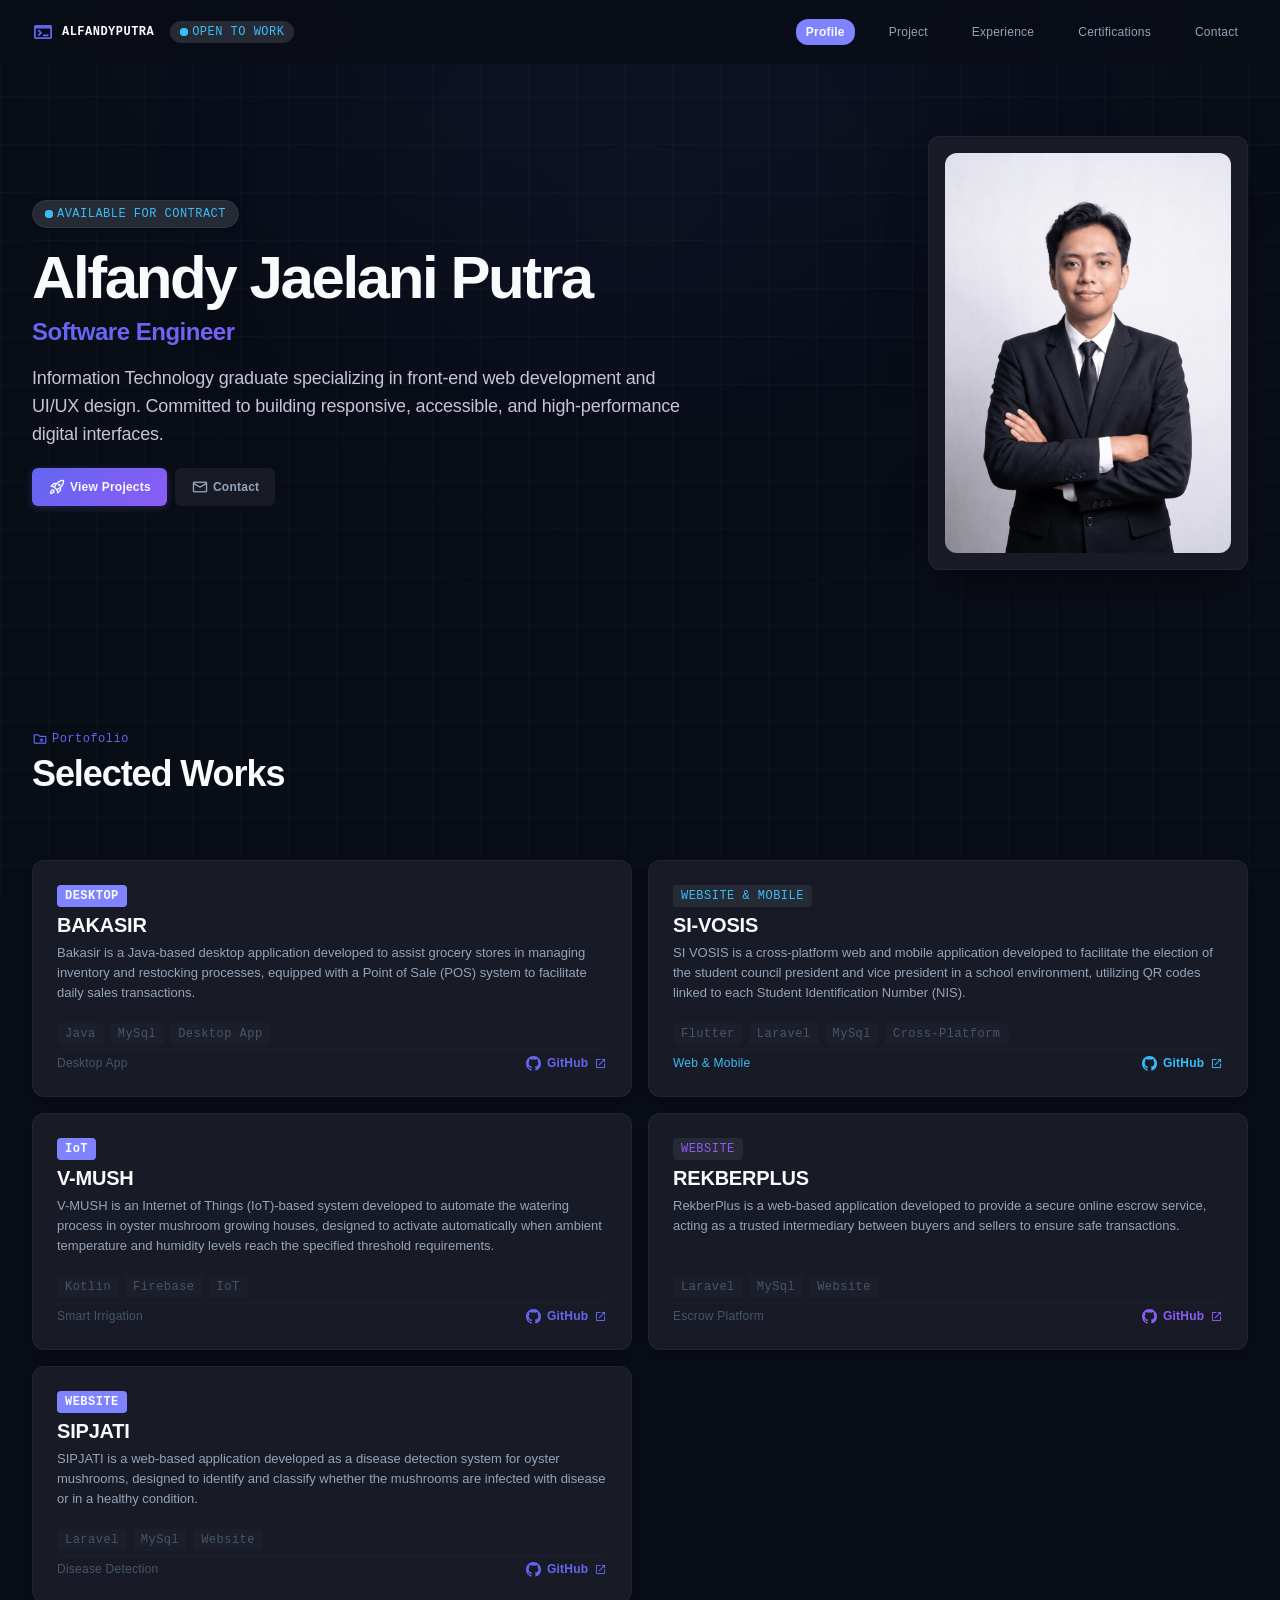
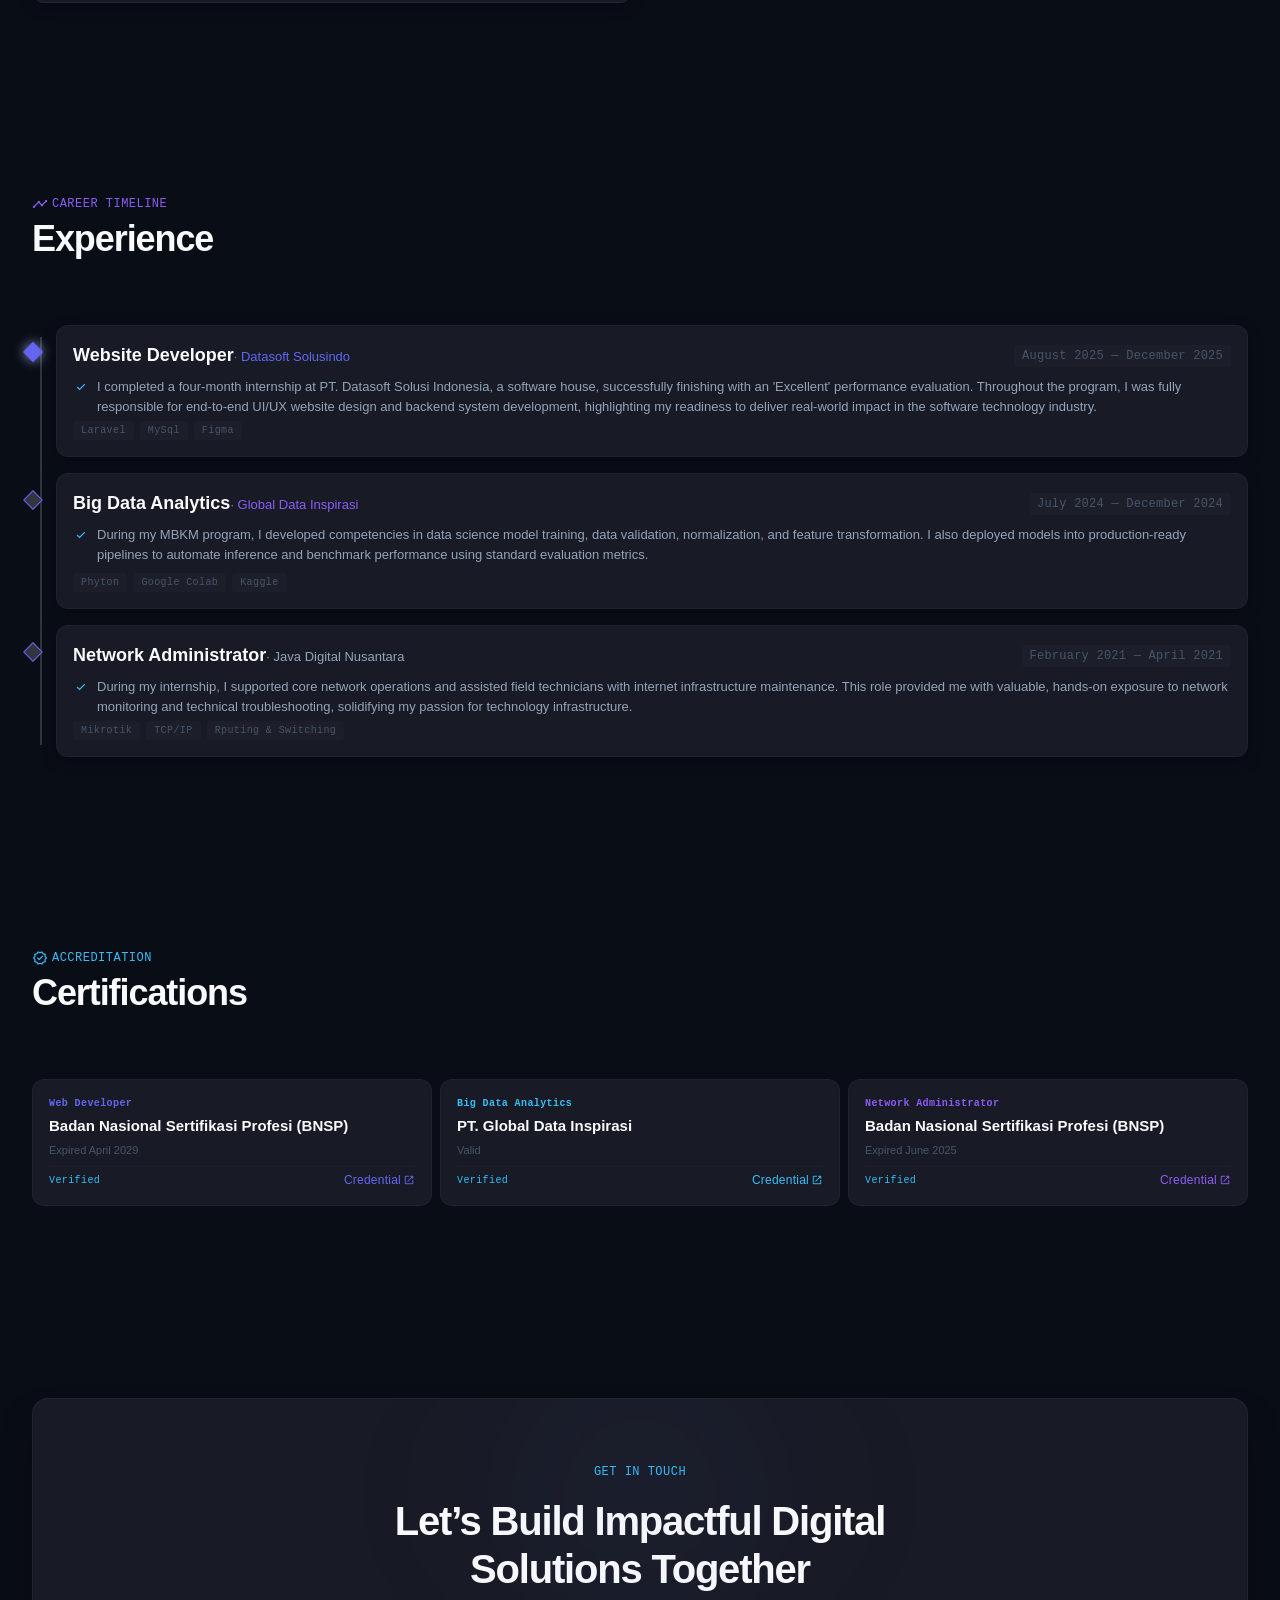
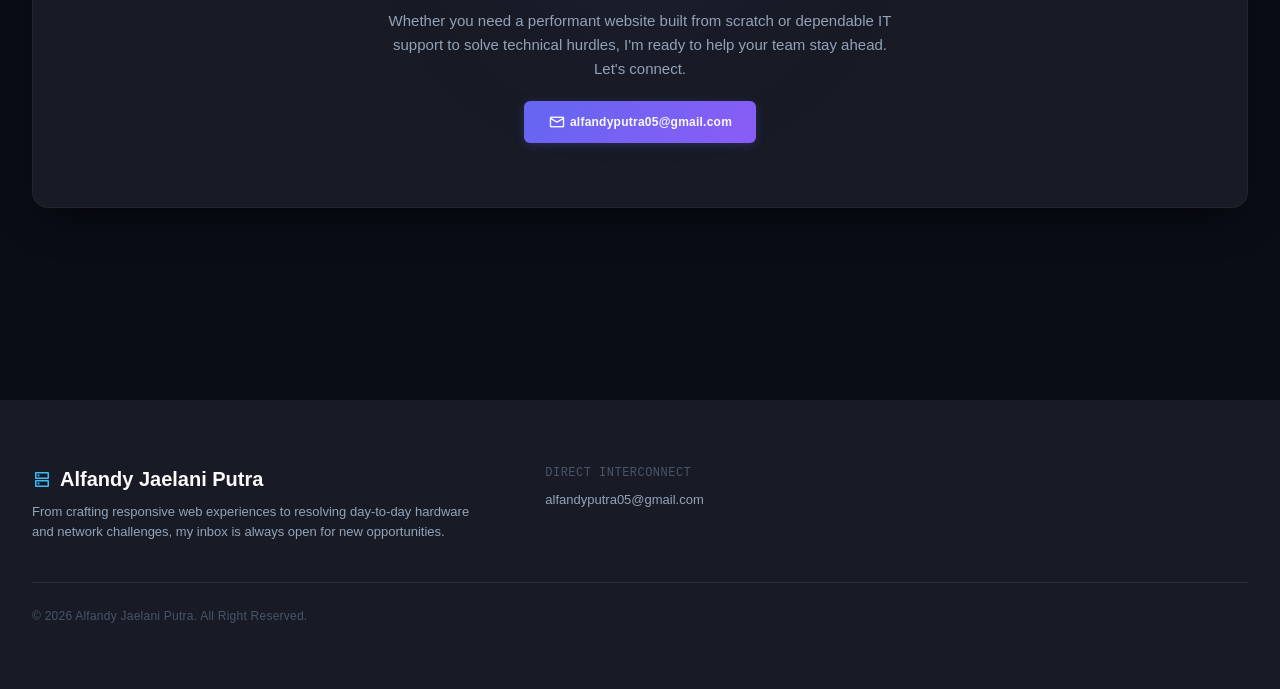
==== commit c87bd9a2: "update navbar" ====
--- a/index.html
+++ b/index.html
@@ -8,8 +8,7 @@
   <meta name="author" content="Alfandy Jaelani Putra">
   <title>Alfandy Jaelani Putra — Software Engineering</title>
 
-  <!-- Favicon -->
-  <link rel="icon" type="image/svg+xml" href="./assets/Favicon.png">
+  <link rel="icon" href="data:,">
   <!-- Google Fonts -->
   <link rel="preconnect" href="https://fonts.googleapis.com">
   <link rel="preconnect" href="https://fonts.gstatic.com" crossorigin>
@@ -48,11 +47,11 @@
 
       <!-- Desktop Navigation -->
       <nav class="header__nav" id="desktop-nav">
-        <a class="nav-link active" href="#profil" data-section="profil">Profil</a>
-        <a class="nav-link" href="#proyek" data-section="proyek">Proyek</a>
-        <a class="nav-link" href="#pengalaman" data-section="pengalaman">Pengalaman</a>
-        <a class="nav-link" href="#sertifikasi" data-section="sertifikasi">Sertifikasi</a>
-        <a class="nav-link" href="#kontak" data-section="kontak">Kontak</a>
+        <a class="nav-link active" href="#profil" data-section="profil">Profile</a>
+        <a class="nav-link" href="#proyek" data-section="proyek">Project</a>
+        <a class="nav-link" href="#pengalaman" data-section="pengalaman">Experience</a>
+        <a class="nav-link" href="#sertifikasi" data-section="sertifikasi">Certifications</a>
+        <a class="nav-link" href="#kontak" data-section="kontak">Contact</a>
       </nav>
 
       <!-- Right Actions
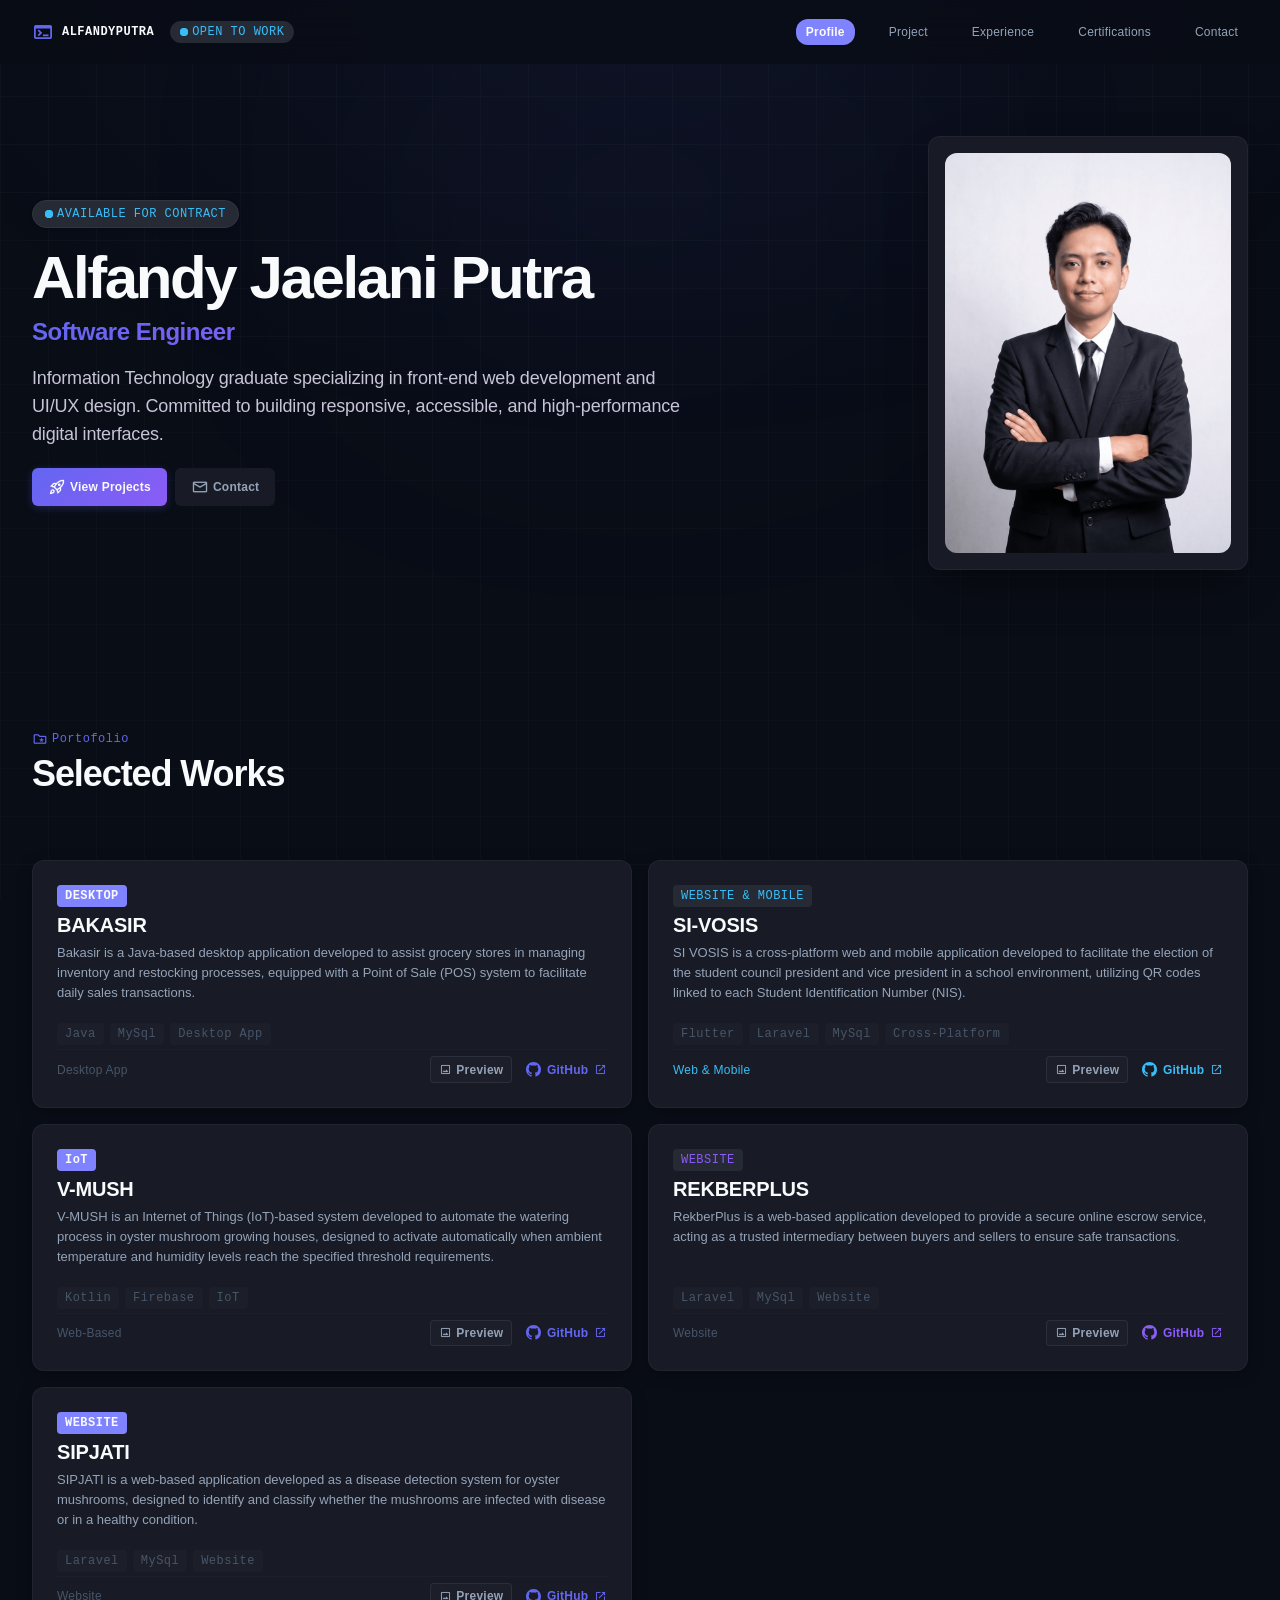
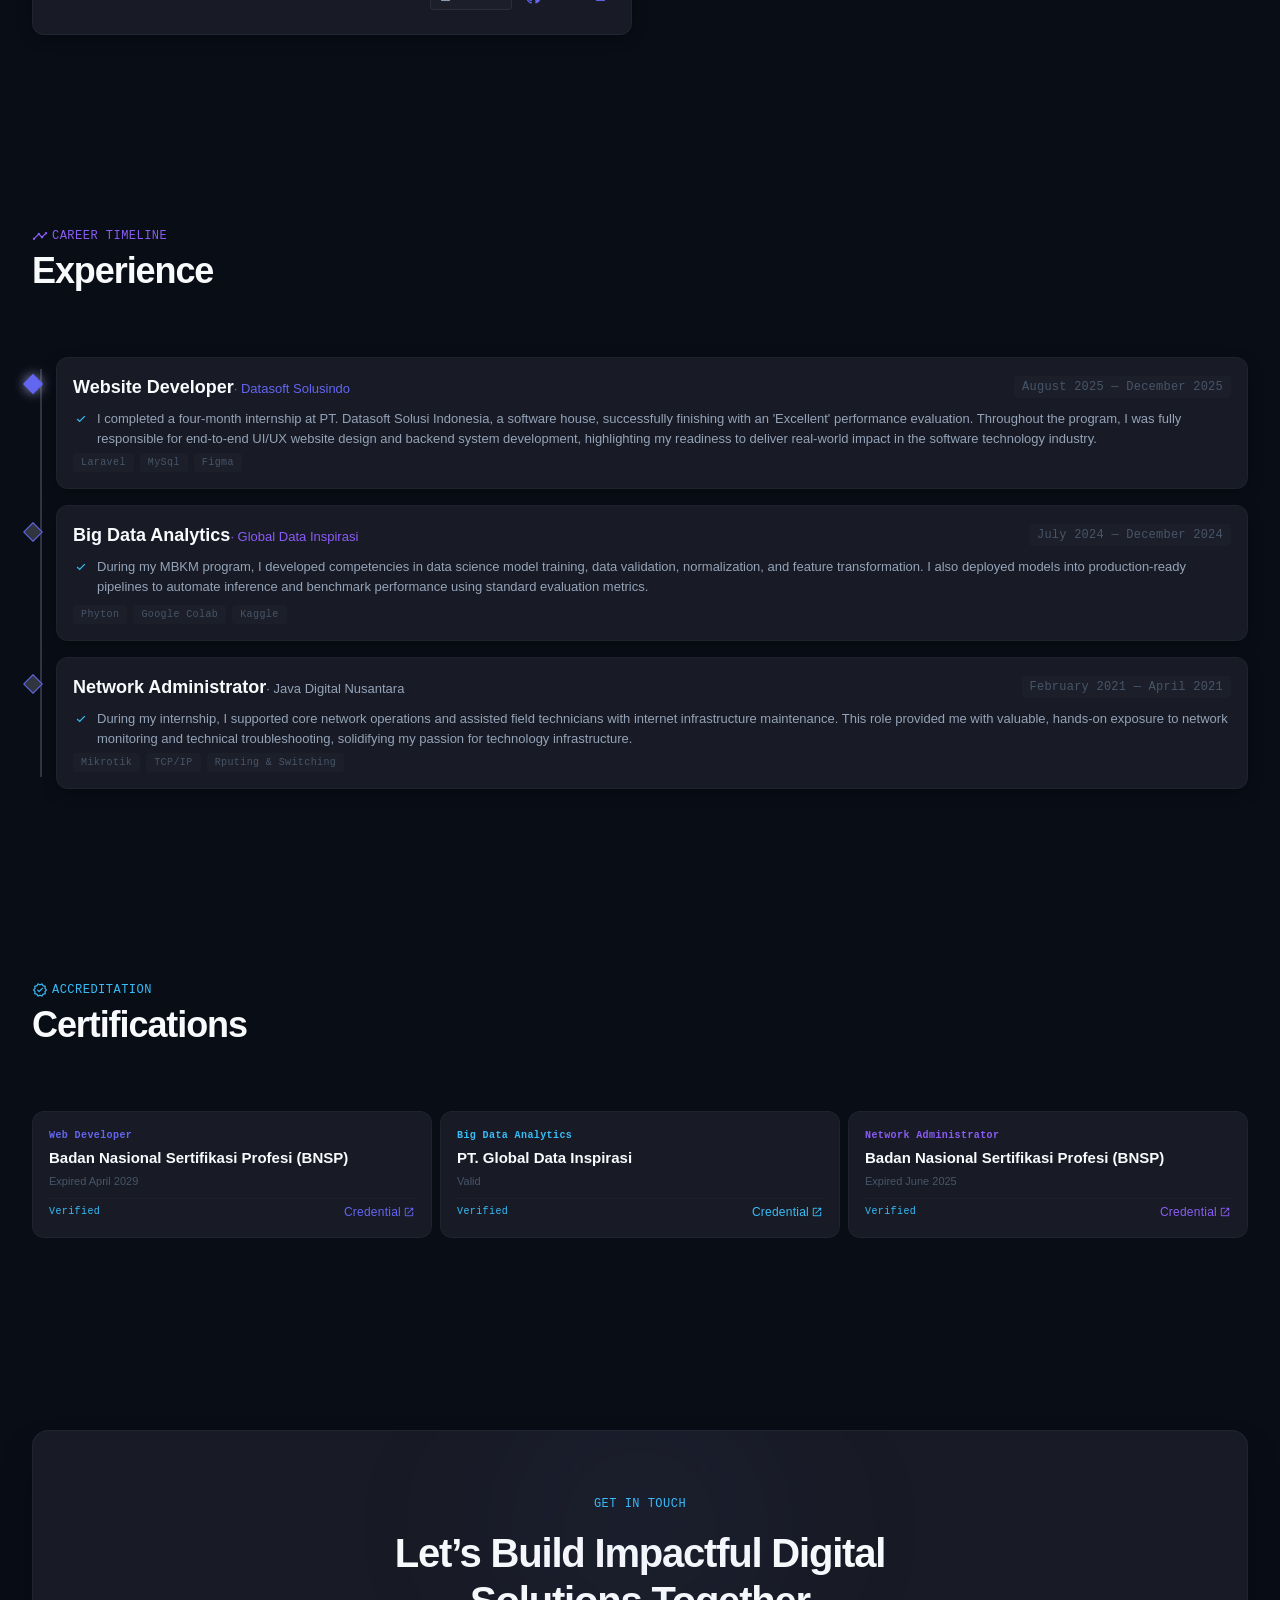
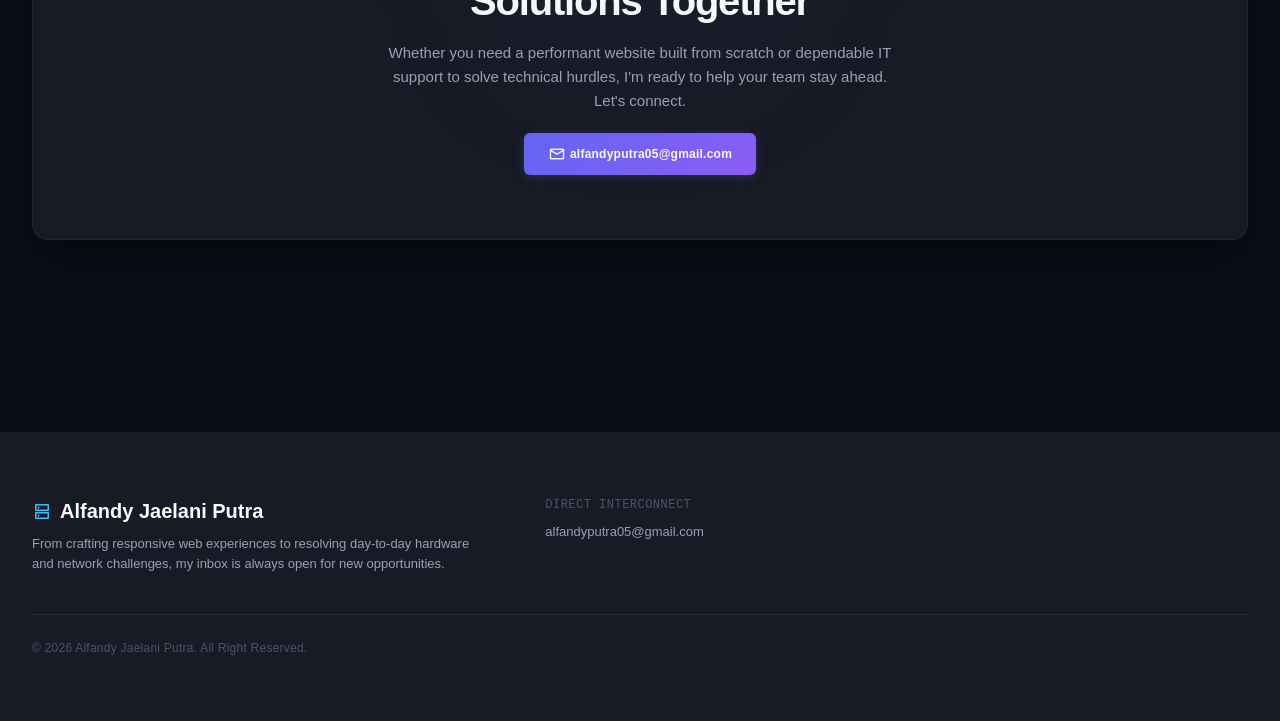
==== commit 14b42659: "update tambah gambar" ====
--- a/index.html
+++ b/index.html
@@ -22,7 +22,7 @@
     rel="stylesheet">
 
   <!-- Stylesheet -->
-  <link rel="stylesheet" href="css/style.css?v=1.3">
+  <link rel="stylesheet" href="css/style.css?v=1.4">
 </head>
 
 <body>
@@ -179,8 +179,9 @@
 
         <!-- Project Cards Grid -->
         <div class="projects-grid">
-          <!-- Card 1: Nexus Cloud Orchestrator -->
-          <div class="project-card reveal" data-accent="primary">
+          <!-- Card 1: BAKASIR -->
+          <div class="project-card reveal" data-accent="primary" data-title="BAKASIR — Desktop POS & Inventory"
+            data-images="project/bakasir1.png, project/bakasir2.png, project/bakasir3.png, project/bakasir4.png, project/bakasir5.png">
             <div class="project-card__header">
               <div class="project-card__meta">
                 <span class="project-card__category project-card__category--primary">DESKTOP</span>
@@ -200,21 +201,29 @@
               </div>
               <div class="project-card__bottom">
                 <span class="project-card__note">Desktop App</span>
-                <a class="project-card__link project-card__link--primary" href="https://github.com/alfandyputra"
-                  target="_blank" rel="noopener noreferrer">
-                  <svg class="project-card__github-icon" width="15" height="15" viewBox="0 0 24 24" fill="currentColor">
-                    <path
-                      d="M12 0C5.37 0 0 5.37 0 12c0 5.31 3.435 9.795 8.205 11.385.6.105.825-.255.825-.57 0-.285-.015-1.23-.015-2.235-3.015.555-3.795-.735-4.035-1.41-.135-.345-.72-1.41-1.23-1.695-.42-.225-1.02-.78-.015-.795.945-.015 1.62.87 1.845 1.23 1.08 1.815 2.805 1.305 3.495.99.105-.78.42-1.305.765-1.605-2.67-.3-5.46-1.335-5.46-5.925 0-1.305.465-2.385 1.23-3.225-.12-.3-.54-1.53.12-3.18 0 0 1.005-.315 3.3 1.23.96-.27 1.98-.405 3-.405s2.04.135 3 .405c2.295-1.56 3.3-1.23 3.3-1.23.66 1.65.24 2.88.12 3.18.765.84 1.23 1.905 1.23 3.225 0 4.605-2.805 5.625-5.475 5.925.435.375.81 1.095.81 2.22 0 1.605-.015 2.895-.015 3.3 0 .315.225.69.825.57A12.02 12.02 0 0024 12c0-6.63-5.37-12-12-12z" />
-                  </svg>
-                  <span>GitHub</span>
-                  <span class="material-symbols-outlined project-card__link-icon">open_in_new</span>
-                </a>
-              </div>
-            </div>
-          </div>
-
-          <!-- Card 2: AuraPay Gateway -->
-          <div class="project-card reveal" data-accent="tertiary">
+                <div class="project-card__actions">
+                  <button class="project-card__preview-btn project-modal-trigger" type="button">
+                    <span class="material-symbols-outlined project-card__link-icon">image</span>
+                    <span>Preview</span>
+                  </button>
+                  <a class="project-card__link project-card__link--primary" href="https://github.com/alfandyputra"
+                    target="_blank" rel="noopener noreferrer">
+                    <svg class="project-card__github-icon" width="15" height="15" viewBox="0 0 24 24"
+                      fill="currentColor">
+                      <path
+                        d="M12 0C5.37 0 0 5.37 0 12c0 5.31 3.435 9.795 8.205 11.385.6.105.825-.255.825-.57 0-.285-.015-1.23-.015-2.235-3.015.555-3.795-.735-4.035-1.41-.135-.345-.72-1.41-1.23-1.695-.42-.225-1.02-.78-.015-.795.945-.015 1.62.87 1.845 1.23 1.08 1.815 2.805 1.305 3.495.99.105-.78.42-1.305.765-1.605-2.67-.3-5.46-1.335-5.46-5.925 0-1.305.465-2.385 1.23-3.225-.12-.3-.54-1.53.12-3.18 0 0 1.005-.315 3.3 1.23.96-.27 1.98-.405 3-.405s2.04.135 3 .405c2.295-1.56 3.3-1.23 3.3-1.23.66 1.65.24 2.88.12 3.18.765.84 1.23 1.905 1.23 3.225 0 4.605-2.805 5.625-5.475 5.925.435.375.81 1.095.81 2.22 0 1.605-.015 2.895-.015 3.3 0 .315.225.69.825.57A12.02 12.02 0 0024 12c0-6.63-5.37-12-12-12z" />
+                    </svg>
+                    <span>GitHub</span>
+                    <span class="material-symbols-outlined project-card__link-icon">open_in_new</span>
+                  </a>
+                </div>
+              </div>
+            </div>
+          </div>
+
+          <!-- Card 2: SI-VOSIS -->
+          <div class="project-card reveal" data-accent="tertiary" data-title="SI-VOSIS — Web & Mobile E-Voting"
+            data-images="project/sivosis1.png, project/sivosis2.png, project/sivosis3.png, project/sivosis4.png, project/sivosis5.png, project/sivosis6.png, project/sivosis7.png, project/sivosis8.png, project/sivosis9.png">
             <div class="project-card__header">
               <div class="project-card__meta">
                 <span class="project-card__category project-card__category--tertiary">WEBSITE & MOBILE</span>
@@ -235,21 +244,30 @@
               </div>
               <div class="project-card__bottom">
                 <span class="project-card__note project-card__note--tertiary">Web & Mobile</span>
-                <a class="project-card__link project-card__link--tertiary"
-                  href="https://github.com/AlfandyPutra/ProjectMobileS4.git" target="_blank" rel="noopener noreferrer">
-                  <svg class="project-card__github-icon" width="15" height="15" viewBox="0 0 24 24" fill="currentColor">
-                    <path
-                      d="M12 0C5.37 0 0 5.37 0 12c0 5.31 3.435 9.795 8.205 11.385.6.105.825-.255.825-.57 0-.285-.015-1.23-.015-2.235-3.015.555-3.795-.735-4.035-1.41-.135-.345-.72-1.41-1.23-1.695-.42-.225-1.02-.78-.015-.795.945-.015 1.62.87 1.845 1.23 1.08 1.815 2.805 1.305 3.495.99.105-.78.42-1.305.765-1.605-2.67-.3-5.46-1.335-5.46-5.925 0-1.305.465-2.385 1.23-3.225-.12-.3-.54-1.53.12-3.18 0 0 1.005-.315 3.3 1.23.96-.27 1.98-.405 3-.405s2.04.135 3 .405c2.295-1.56 3.3-1.23 3.3-1.23.66 1.65.24 2.88.12 3.18.765.84 1.23 1.905 1.23 3.225 0 4.605-2.805 5.625-5.475 5.925.435.375.81 1.095.81 2.22 0 1.605-.015 2.895-.015 3.3 0 .315.225.69.825.57A12.02 12.02 0 0024 12c0-6.63-5.37-12-12-12z" />
-                  </svg>
-                  <span>GitHub</span>
-                  <span class="material-symbols-outlined project-card__link-icon">open_in_new</span>
-                </a>
-              </div>
-            </div>
-          </div>
-
-          <!-- Card 3: PulseTelemetry Agent -->
-          <div class="project-card reveal" data-accent="primary">
+                <div class="project-card__actions">
+                  <button class="project-card__preview-btn project-modal-trigger" type="button">
+                    <span class="material-symbols-outlined project-card__link-icon">image</span>
+                    <span>Preview</span>
+                  </button>
+                  <a class="project-card__link project-card__link--tertiary"
+                    href="https://github.com/AlfandyPutra/ProjectMobileS4.git" target="_blank"
+                    rel="noopener noreferrer">
+                    <svg class="project-card__github-icon" width="15" height="15" viewBox="0 0 24 24"
+                      fill="currentColor">
+                      <path
+                        d="M12 0C5.37 0 0 5.37 0 12c0 5.31 3.435 9.795 8.205 11.385.6.105.825-.255.825-.57 0-.285-.015-1.23-.015-2.235-3.015.555-3.795-.735-4.035-1.41-.135-.345-.72-1.41-1.23-1.695-.42-.225-1.02-.78-.015-.795.945-.015 1.62.87 1.845 1.23 1.08 1.815 2.805 1.305 3.495.99.105-.78.42-1.305.765-1.605-2.67-.3-5.46-1.335-5.46-5.925 0-1.305.465-2.385 1.23-3.225-.12-.3-.54-1.53.12-3.18 0 0 1.005-.315 3.3 1.23.96-.27 1.98-.405 3-.405s2.04.135 3 .405c2.295-1.56 3.3-1.23 3.3-1.23.66 1.65.24 2.88.12 3.18.765.84 1.23 1.905 1.23 3.225 0 4.605-2.805 5.625-5.475 5.925.435.375.81 1.095.81 2.22 0 1.605-.015 2.895-.015 3.3 0 .315.225.69.825.57A12.02 12.02 0 0024 12c0-6.63-5.37-12-12-12z" />
+                    </svg>
+                    <span>GitHub</span>
+                    <span class="material-symbols-outlined project-card__link-icon">open_in_new</span>
+                  </a>
+                </div>
+              </div>
+            </div>
+          </div>
+
+          <!-- Card 3: V-MUSH -->
+          <div class="project-card reveal" data-accent="primary" data-title="V-MUSH — IoT Smart Irrigation"
+            data-images="project/vmush1.png, project/vmush2.png, project/vmush3.png, project/vmush4.png, project/vmush5.png, project/vmush6.png, project/vmush7.png">
             <div class="project-card__header">
               <div class="project-card__meta">
                 <span class="project-card__category project-card__category--primary">IoT</span>
@@ -268,21 +286,30 @@
                 <span class="tech-badge">IoT</span>
               </div>
               <div class="project-card__bottom">
-                <span class="project-card__note">Smart Irrigation</span>
-                <a class="project-card__link project-card__link--primary" href="https://github.com/rzaynuri08/vmush.git"
-                  target="_blank" rel="noopener noreferrer">
-                  <svg class="project-card__github-icon" width="15" height="15" viewBox="0 0 24 24" fill="currentColor">
-                    <path
-                      d="M12 0C5.37 0 0 5.37 0 12c0 5.31 3.435 9.795 8.205 11.385.6.105.825-.255.825-.57 0-.285-.015-1.23-.015-2.235-3.015.555-3.795-.735-4.035-1.41-.135-.345-.72-1.41-1.23-1.695-.42-.225-1.02-.78-.015-.795.945-.015 1.62.87 1.845 1.23 1.08 1.815 2.805 1.305 3.495.99.105-.78.42-1.305.765-1.605-2.67-.3-5.46-1.335-5.46-5.925 0-1.305.465-2.385 1.23-3.225-.12-.3-.54-1.53.12-3.18 0 0 1.005-.315 3.3 1.23.96-.27 1.98-.405 3-.405s2.04.135 3 .405c2.295-1.56 3.3-1.23 3.3-1.23.66 1.65.24 2.88.12 3.18.765.84 1.23 1.905 1.23 3.225 0 4.605-2.805 5.625-5.475 5.925.435.375.81 1.095.81 2.22 0 1.605-.015 2.895-.015 3.3 0 .315.225.69.825.57A12.02 12.02 0 0024 12c0-6.63-5.37-12-12-12z" />
-                  </svg>
-                  <span>GitHub</span>
-                  <span class="material-symbols-outlined project-card__link-icon">open_in_new</span>
-                </a>
-              </div>
-            </div>
-          </div>
-
-          <div class="project-card reveal" data-accent="secondary">
+                <span class="project-card__note">Web-Based</span>
+                <div class="project-card__actions">
+                  <button class="project-card__preview-btn project-modal-trigger" type="button">
+                    <span class="material-symbols-outlined project-card__link-icon">image</span>
+                    <span>Preview</span>
+                  </button>
+                  <a class="project-card__link project-card__link--primary"
+                    href="https://github.com/rzaynuri08/vmush.git" target="_blank" rel="noopener noreferrer">
+                    <svg class="project-card__github-icon" width="15" height="15" viewBox="0 0 24 24"
+                      fill="currentColor">
+                      <path
+                        d="M12 0C5.37 0 0 5.37 0 12c0 5.31 3.435 9.795 8.205 11.385.6.105.825-.255.825-.57 0-.285-.015-1.23-.015-2.235-3.015.555-3.795-.735-4.035-1.41-.135-.345-.72-1.41-1.23-1.695-.42-.225-1.02-.78-.015-.795.945-.015 1.62.87 1.845 1.23 1.08 1.815 2.805 1.305 3.495.99.105-.78.42-1.305.765-1.605-2.67-.3-5.46-1.335-5.46-5.925 0-1.305.465-2.385 1.23-3.225-.12-.3-.54-1.53.12-3.18 0 0 1.005-.315 3.3 1.23.96-.27 1.98-.405 3-.405s2.04.135 3 .405c2.295-1.56 3.3-1.23 3.3-1.23.66 1.65.24 2.88.12 3.18.765.84 1.23 1.905 1.23 3.225 0 4.605-2.805 5.625-5.475 5.925.435.375.81 1.095.81 2.22 0 1.605-.015 2.895-.015 3.3 0 .315.225.69.825.57A12.02 12.02 0 0024 12c0-6.63-5.37-12-12-12z" />
+                    </svg>
+                    <span>GitHub</span>
+                    <span class="material-symbols-outlined project-card__link-icon">open_in_new</span>
+                  </a>
+                </div>
+              </div>
+            </div>
+          </div>
+
+          <!-- Card 4: REKBERPLUS -->
+          <div class="project-card reveal" data-accent="secondary" data-title="REKBERPLUS — Online Escrow Service"
+            data-images="project/rekber1.png, project/rekber2.png, project/rekber3.png, project/rekber4.png, project/rekber5.png">
             <div class="project-card__header">
               <div class="project-card__meta">
                 <span class="project-card__category project-card__category--secondary">WEBSITE</span>
@@ -300,21 +327,31 @@
                 <span class="tech-badge">Website</span>
               </div>
               <div class="project-card__bottom">
-                <span class="project-card__note">Escrow Platform</span>
-                <a class="project-card__link project-card__link--secondary"
-                  href="https://github.com/YuwanA55/RekberV1.git" target="_blank" rel="noopener noreferrer">
-                  <svg class="project-card__github-icon" width="15" height="15" viewBox="0 0 24 24" fill="currentColor">
-                    <path
-                      d="M12 0C5.37 0 0 5.37 0 12c0 5.31 3.435 9.795 8.205 11.385.6.105.825-.255.825-.57 0-.285-.015-1.23-.015-2.235-3.015.555-3.795-.735-4.035-1.41-.135-.345-.72-1.41-1.23-1.695-.42-.225-1.02-.78-.015-.795.945-.015 1.62.87 1.845 1.23 1.08 1.815 2.805 1.305 3.495.99.105-.78.42-1.305.765-1.605-2.67-.3-5.46-1.335-5.46-5.925 0-1.305.465-2.385 1.23-3.225-.12-.3-.54-1.53.12-3.18 0 0 1.005-.315 3.3 1.23.96-.27 1.98-.405 3-.405s2.04.135 3 .405c2.295-1.56 3.3-1.23 3.3-1.23.66 1.65.24 2.88.12 3.18.765.84 1.23 1.905 1.23 3.225 0 4.605-2.805 5.625-5.475 5.925.435.375.81 1.095.81 2.22 0 1.605-.015 2.895-.015 3.3 0 .315.225.69.825.57A12.02 12.02 0 0024 12c0-6.63-5.37-12-12-12z" />
-                  </svg>
-                  <span>GitHub</span>
-                  <span class="material-symbols-outlined project-card__link-icon">open_in_new</span>
-                </a>
-              </div>
-            </div>
-          </div>
-
-          <div class="project-card reveal" data-accent="primary">
+                <span class="project-card__note">Website</span>
+                <div class="project-card__actions">
+                  <button class="project-card__preview-btn project-modal-trigger" type="button">
+                    <span class="material-symbols-outlined project-card__link-icon">image</span>
+                    <span>Preview</span>
+                  </button>
+                  <a class="project-card__link project-card__link--secondary"
+                    href="https://github.com/YuwanA55/RekberV1.git" target="_blank" rel="noopener noreferrer">
+                    <svg class="project-card__github-icon" width="15" height="15" viewBox="0 0 24 24"
+                      fill="currentColor">
+                      <path
+                        d="M12 0C5.37 0 0 5.37 0 12c0 5.31 3.435 9.795 8.205 11.385.6.105.825-.255.825-.57 0-.285-.015-1.23-.015-2.235-3.015.555-3.795-.735-4.035-1.41-.135-.345-.72-1.41-1.23-1.695-.42-.225-1.02-.78-.015-.795.945-.015 1.62.87 1.845 1.23 1.08 1.815 2.805 1.305 3.495.99.105-.78.42-1.305.765-1.605-2.67-.3-5.46-1.335-5.46-5.925 0-1.305.465-2.385 1.23-3.225-.12-.3-.54-1.53.12-3.18 0 0 1.005-.315 3.3 1.23.96-.27 1.98-.405 3-.405s2.04.135 3 .405c2.295-1.56 3.3-1.23 3.3-1.23.66 1.65.24 2.88.12 3.18.765.84 1.23 1.905 1.23 3.225 0 4.605-2.805 5.625-5.475 5.925.435.375.81 1.095.81 2.22 0 1.605-.015 2.895-.015 3.3 0 .315.225.69.825.57A12.02 12.02 0 0024 12c0-6.63-5.37-12-12-12z" />
+                    </svg>
+                    <span>GitHub</span>
+                    <span class="material-symbols-outlined project-card__link-icon">open_in_new</span>
+                  </a>
+                </div>
+              </div>
+            </div>
+          </div>
+
+          <!-- Card 5: SIPJATI -->
+          <div class="project-card reveal" data-accent="primary"
+            data-title="SIPJATI — Oyster Mushroom Disease Detection"
+            data-images="project/jamur1.png, project/jamur2.png, project/jamur3.png, project/jamur4.png, project/jamur5.png">
             <div class="project-card__header">
               <div class="project-card__meta">
                 <span class="project-card__category project-card__category--primary">WEBSITE</span>
@@ -333,16 +370,23 @@
                 <span class="tech-badge">Website</span>
               </div>
               <div class="project-card__bottom">
-                <span class="project-card__note">Disease Detection</span>
-                <a class="project-card__link project-card__link--primary"
-                  href="https://github.com/AlfandyPutra/skripsijamur.git" target="_blank" rel="noopener noreferrer">
-                  <svg class="project-card__github-icon" width="15" height="15" viewBox="0 0 24 24" fill="currentColor">
-                    <path
-                      d="M12 0C5.37 0 0 5.37 0 12c0 5.31 3.435 9.795 8.205 11.385.6.105.825-.255.825-.57 0-.285-.015-1.23-.015-2.235-3.015.555-3.795-.735-4.035-1.41-.135-.345-.72-1.41-1.23-1.695-.42-.225-1.02-.78-.015-.795.945-.015 1.62.87 1.845 1.23 1.08 1.815 2.805 1.305 3.495.99.105-.78.42-1.305.765-1.605-2.67-.3-5.46-1.335-5.46-5.925 0-1.305.465-2.385 1.23-3.225-.12-.3-.54-1.53.12-3.18 0 0 1.005-.315 3.3 1.23.96-.27 1.98-.405 3-.405s2.04.135 3 .405c2.295-1.56 3.3-1.23 3.3-1.23.66 1.65.24 2.88.12 3.18.765.84 1.23 1.905 1.23 3.225 0 4.605-2.805 5.625-5.475 5.925.435.375.81 1.095.81 2.22 0 1.605-.015 2.895-.015 3.3 0 .315.225.69.825.57A12.02 12.02 0 0024 12c0-6.63-5.37-12-12-12z" />
-                  </svg>
-                  <span>GitHub</span>
-                  <span class="material-symbols-outlined project-card__link-icon">open_in_new</span>
-                </a>
+                <span class="project-card__note">Website</span>
+                <div class="project-card__actions">
+                  <button class="project-card__preview-btn project-modal-trigger" type="button">
+                    <span class="material-symbols-outlined project-card__link-icon">image</span>
+                    <span>Preview</span>
+                  </button>
+                  <a class="project-card__link project-card__link--primary"
+                    href="https://github.com/AlfandyPutra/skripsijamur.git" target="_blank" rel="noopener noreferrer">
+                    <svg class="project-card__github-icon" width="15" height="15" viewBox="0 0 24 24"
+                      fill="currentColor">
+                      <path
+                        d="M12 0C5.37 0 0 5.37 0 12c0 5.31 3.435 9.795 8.205 11.385.6.105.825-.255.825-.57 0-.285-.015-1.23-.015-2.235-3.015.555-3.795-.735-4.035-1.41-.135-.345-.72-1.41-1.23-1.695-.42-.225-1.02-.78-.015-.795.945-.015 1.62.87 1.845 1.23 1.08 1.815 2.805 1.305 3.495.99.105-.78.42-1.305.765-1.605-2.67-.3-5.46-1.335-5.46-5.925 0-1.305.465-2.385 1.23-3.225-.12-.3-.54-1.53.12-3.18 0 0 1.005-.315 3.3 1.23.96-.27 1.98-.405 3-.405s2.04.135 3 .405c2.295-1.56 3.3-1.23 3.3-1.23.66 1.65.24 2.88.12 3.18.765.84 1.23 1.905 1.23 3.225 0 4.605-2.805 5.625-5.475 5.925.435.375.81 1.095.81 2.22 0 1.605-.015 2.895-.015 3.3 0 .315.225.69.825.57A12.02 12.02 0 0024 12c0-6.63-5.37-12-12-12z" />
+                    </svg>
+                    <span>GitHub</span>
+                    <span class="material-symbols-outlined project-card__link-icon">open_in_new</span>
+                  </a>
+                </div>
               </div>
             </div>
           </div>
@@ -629,8 +673,54 @@
     </div>
   </div>
 
+  <!-- ═══════════════════════════════════════════════════════════ -->
+  <!-- PROJECT IMAGE PREVIEW MODAL                                 -->
+  <!-- ═══════════════════════════════════════════════════════════ -->
+  <div class="image-modal" id="image-modal" style="display: none;" aria-hidden="true" role="dialog" aria-modal="true"
+    aria-labelledby="image-modal-title">
+    <div class="image-modal__backdrop" id="image-modal-backdrop"></div>
+    <div class="image-modal__container">
+      <div class="image-modal__header">
+        <div class="image-modal__title-wrap">
+          <span class="material-symbols-outlined image-modal__icon">photo_library</span>
+          <h3 class="image-modal__title" id="image-modal-title">Preview Project</h3>
+          <span class="image-modal__counter" id="image-modal-counter"></span>
+        </div>
+        <div class="image-modal__actions">
+          <a class="btn btn--ghost btn--sm image-modal__tab-btn" id="image-modal-tab" href="#" target="_blank"
+            rel="noopener noreferrer">
+            <span class="material-symbols-outlined btn__icon">open_in_new</span>
+            <span>Buka Gambar</span>
+          </a>
+          <button class="pdf-modal__close-btn" id="image-modal-close" type="button" aria-label="Tutup">
+            <span class="material-symbols-outlined">close</span>
+          </button>
+        </div>
+      </div>
+      <div class="image-modal__body">
+        <button class="image-modal__nav image-modal__nav--prev" id="image-modal-prev" type="button"
+          aria-label="Gambar sebelumnya">
+          <span class="material-symbols-outlined">chevron_left</span>
+        </button>
+        <div class="image-modal__stage">
+          <img class="image-modal__img" id="image-modal-img" alt="Preview Project">
+          <div class="image-modal__fallback" id="image-modal-fallback" style="display: none;">
+            <span class="material-symbols-outlined image-modal__fallback-icon">hide_image</span>
+            <p class="image-modal__fallback-title">Gambar proyek belum ditemukan</p>
+            <p class="image-modal__fallback-desc" id="image-modal-fallback-path"></p>
+          </div>
+        </div>
+        <button class="image-modal__nav image-modal__nav--next" id="image-modal-next" type="button"
+          aria-label="Gambar berikutnya">
+          <span class="material-symbols-outlined">chevron_right</span>
+        </button>
+      </div>
+      <div class="image-modal__thumbs" id="image-modal-thumbs"></div>
+    </div>
+  </div>
+
   <!-- JavaScript -->
-  <script src="js/main.js?v=1.2"></script>
+  <script src="js/main.js?v=1.3"></script>
 </body>
 
 </html>
--- a/css/style.css
+++ b/css/style.css
@@ -834,7 +834,16 @@
   gap: var(--space-md);
   box-shadow: var(--shadow-card);
   border: 1px solid var(--border-variant);
-  transition: border-color var(--transition-base);
+  transition: border-color var(--transition-base), transform var(--transition-base), box-shadow var(--transition-base);
+}
+
+.project-card[data-images] {
+  cursor: pointer;
+}
+
+.project-card[data-images]:hover {
+  transform: translateY(-2px);
+  box-shadow: var(--glow-primary);
 }
 
 .project-card[data-accent="primary"]:hover  { border-color: rgba(99, 102, 241, 0.5); }
@@ -923,8 +932,39 @@
   display: flex;
   align-items: center;
   justify-content: space-between;
-  padding-top: 0.25rem;
+  flex-wrap: wrap;
+  gap: 0.5rem;
+  padding-top: 0.375rem;
   border-top: 1px solid rgba(49, 53, 63, 0.2);
+}
+
+.project-card__actions {
+  display: flex;
+  align-items: center;
+  gap: 0.875rem;
+}
+
+.project-card__preview-btn {
+  font-family: 'Inter', sans-serif;
+  font-size: 0.75rem;
+  font-weight: 600;
+  letter-spacing: 0.02em;
+  display: inline-flex;
+  align-items: center;
+  gap: 0.3rem;
+  color: var(--text-balanced);
+  padding: 0.2rem 0.5rem;
+  border-radius: var(--radius-micro);
+  background: var(--surface-container);
+  border: 1px solid rgba(148, 163, 184, 0.12);
+  transition: color var(--transition-fast), border-color var(--transition-fast), background var(--transition-fast);
+}
+
+.project-card__preview-btn:hover,
+.project-card:hover .project-card__preview-btn {
+  color: var(--text-high);
+  border-color: var(--border-hover);
+  background: var(--surface-high);
 }
 
 .project-card__note {
@@ -1612,9 +1652,10 @@
 }
 
 /* ────────────────────────────────────────────────────────────
- *  18. PDF PREVIEW MODAL
+ *  18. PDF & IMAGE PREVIEW MODALS
  * ──────────────────────────────────────────────────────────── */
-.pdf-modal {
+.pdf-modal,
+.image-modal {
   position: fixed;
   inset: 0;
   z-index: 1000;
@@ -1627,13 +1668,15 @@
   transition: opacity var(--transition-base);
 }
 
-.pdf-modal.open {
+.pdf-modal.open,
+.image-modal.open {
   display: flex !important;
   opacity: 1;
   pointer-events: auto;
 }
 
-.pdf-modal__backdrop {
+.pdf-modal__backdrop,
+.image-modal__backdrop {
   position: absolute;
   inset: 0;
   background: rgba(9, 13, 22, 0.85);
@@ -1641,12 +1684,12 @@
   -webkit-backdrop-filter: blur(12px);
 }
 
-.pdf-modal__container {
+.pdf-modal__container,
+.image-modal__container {
   position: relative;
   z-index: 1;
   width: 100%;
   max-width: 960px;
-  height: 85vh;
   background: var(--surface-1);
   border: 1px solid var(--border-hover);
   border-radius: var(--radius-lg);
@@ -1658,11 +1701,21 @@
   transition: transform var(--transition-base);
 }
 
-.pdf-modal.open .pdf-modal__container {
+.pdf-modal__container {
+  height: 85vh;
+}
+
+.image-modal__container {
+  max-height: 90vh;
+}
+
+.pdf-modal.open .pdf-modal__container,
+.image-modal.open .image-modal__container {
   transform: scale(1);
 }
 
-.pdf-modal__header {
+.pdf-modal__header,
+.image-modal__header {
   display: flex;
   align-items: center;
   justify-content: space-between;
@@ -1674,25 +1727,29 @@
 }
 
 @media (min-width: 640px) {
-  .pdf-modal__header {
+  .pdf-modal__header,
+  .image-modal__header {
     padding: 0.875rem var(--space-lg);
   }
 }
 
-.pdf-modal__title-wrap {
+.pdf-modal__title-wrap,
+.image-modal__title-wrap {
   display: flex;
   align-items: center;
   gap: var(--space-xs);
   min-width: 0;
 }
 
-.pdf-modal__icon {
+.pdf-modal__icon,
+.image-modal__icon {
   font-size: 20px;
   color: var(--tertiary);
   flex-shrink: 0;
 }
 
-.pdf-modal__title {
+.pdf-modal__title,
+.image-modal__title {
   font-family: 'Geist', sans-serif;
   font-size: 0.9375rem;
   font-weight: 600;
@@ -1702,19 +1759,36 @@
   text-overflow: ellipsis;
 }
 
-.pdf-modal__actions {
+.image-modal__counter {
+  font-family: 'JetBrains Mono', monospace;
+  font-size: 0.75rem;
+  color: var(--text-balanced);
+  background: var(--surface-high);
+  padding: 0.125rem 0.45rem;
+  border-radius: var(--radius-micro);
+  flex-shrink: 0;
+}
+
+.image-modal__counter:empty {
+  display: none;
+}
+
+.pdf-modal__actions,
+.image-modal__actions {
   display: flex;
   align-items: center;
   gap: var(--space-xs);
   flex-shrink: 0;
 }
 
-.pdf-modal__tab-btn {
+.pdf-modal__tab-btn,
+.image-modal__tab-btn {
   display: none;
 }
 
 @media (min-width: 640px) {
-  .pdf-modal__tab-btn {
+  .pdf-modal__tab-btn,
+  .image-modal__tab-btn {
     display: inline-flex;
   }
 }
@@ -1759,3 +1833,135 @@
   display: block;
 }
 
+/* ── Image Gallery Modal Specifics ── */
+.image-modal__body {
+  position: relative;
+  flex: 1;
+  min-height: 280px;
+  background: #070a10;
+  display: flex;
+  align-items: center;
+  justify-content: center;
+  padding: var(--space-md);
+  overflow: hidden;
+}
+
+.image-modal__stage {
+  width: 100%;
+  height: 100%;
+  display: flex;
+  align-items: center;
+  justify-content: center;
+}
+
+.image-modal__img {
+  max-width: 100%;
+  max-height: 70vh;
+  width: auto;
+  height: auto;
+  object-fit: contain;
+  border-radius: var(--radius-control);
+  box-shadow: 0 10px 30px rgba(0, 0, 0, 0.5);
+  transition: opacity var(--transition-fast);
+}
+
+.image-modal__nav {
+  position: absolute;
+  top: 50%;
+  transform: translateY(-50%);
+  z-index: 2;
+  width: 40px;
+  height: 40px;
+  border-radius: 50%;
+  background: rgba(15, 23, 42, 0.8);
+  backdrop-filter: blur(8px);
+  border: 1px solid var(--border-crisp);
+  color: var(--text-high);
+  display: flex;
+  align-items: center;
+  justify-content: center;
+  transition: all var(--transition-fast);
+}
+
+.image-modal__nav:hover {
+  background: rgba(99, 102, 241, 0.35);
+  border-color: var(--primary);
+}
+
+.image-modal__nav--prev { left: var(--space-md); }
+.image-modal__nav--next { right: var(--space-md); }
+
+.image-modal__thumbs {
+  display: flex;
+  align-items: center;
+  justify-content: center;
+  gap: var(--space-xs);
+  padding: 0.75rem var(--space-md);
+  background: var(--surface-low);
+  border-top: 1px solid var(--border-crisp);
+  overflow-x: auto;
+  flex-shrink: 0;
+}
+
+.image-modal__thumbs:empty {
+  display: none;
+}
+
+.image-modal__thumb {
+  width: 56px;
+  height: 40px;
+  border-radius: var(--radius-micro);
+  overflow: hidden;
+  border: 2px solid transparent;
+  opacity: 0.55;
+  flex-shrink: 0;
+  transition: opacity var(--transition-fast), border-color var(--transition-fast);
+}
+
+.image-modal__thumb:hover {
+  opacity: 0.85;
+}
+
+.image-modal__thumb.active {
+  opacity: 1;
+  border-color: var(--primary);
+}
+
+.image-modal__thumb img {
+  width: 100%;
+  height: 100%;
+  object-fit: cover;
+}
+
+.image-modal__fallback {
+  display: flex;
+  flex-direction: column;
+  align-items: center;
+  justify-content: center;
+  text-align: center;
+  gap: var(--space-xs);
+  padding: var(--space-xl);
+  color: var(--text-balanced);
+}
+
+.image-modal__fallback-icon {
+  font-size: 48px;
+  color: var(--text-subdued);
+}
+
+.image-modal__fallback-title {
+  font-family: 'Geist', sans-serif;
+  font-size: 1rem;
+  font-weight: 600;
+  color: var(--text-high);
+}
+
+.image-modal__fallback-desc {
+  font-family: 'JetBrains Mono', monospace;
+  font-size: 0.75rem;
+  color: var(--tertiary);
+  background: var(--surface-high);
+  padding: 0.25rem 0.625rem;
+  border-radius: var(--radius-micro);
+}
+
